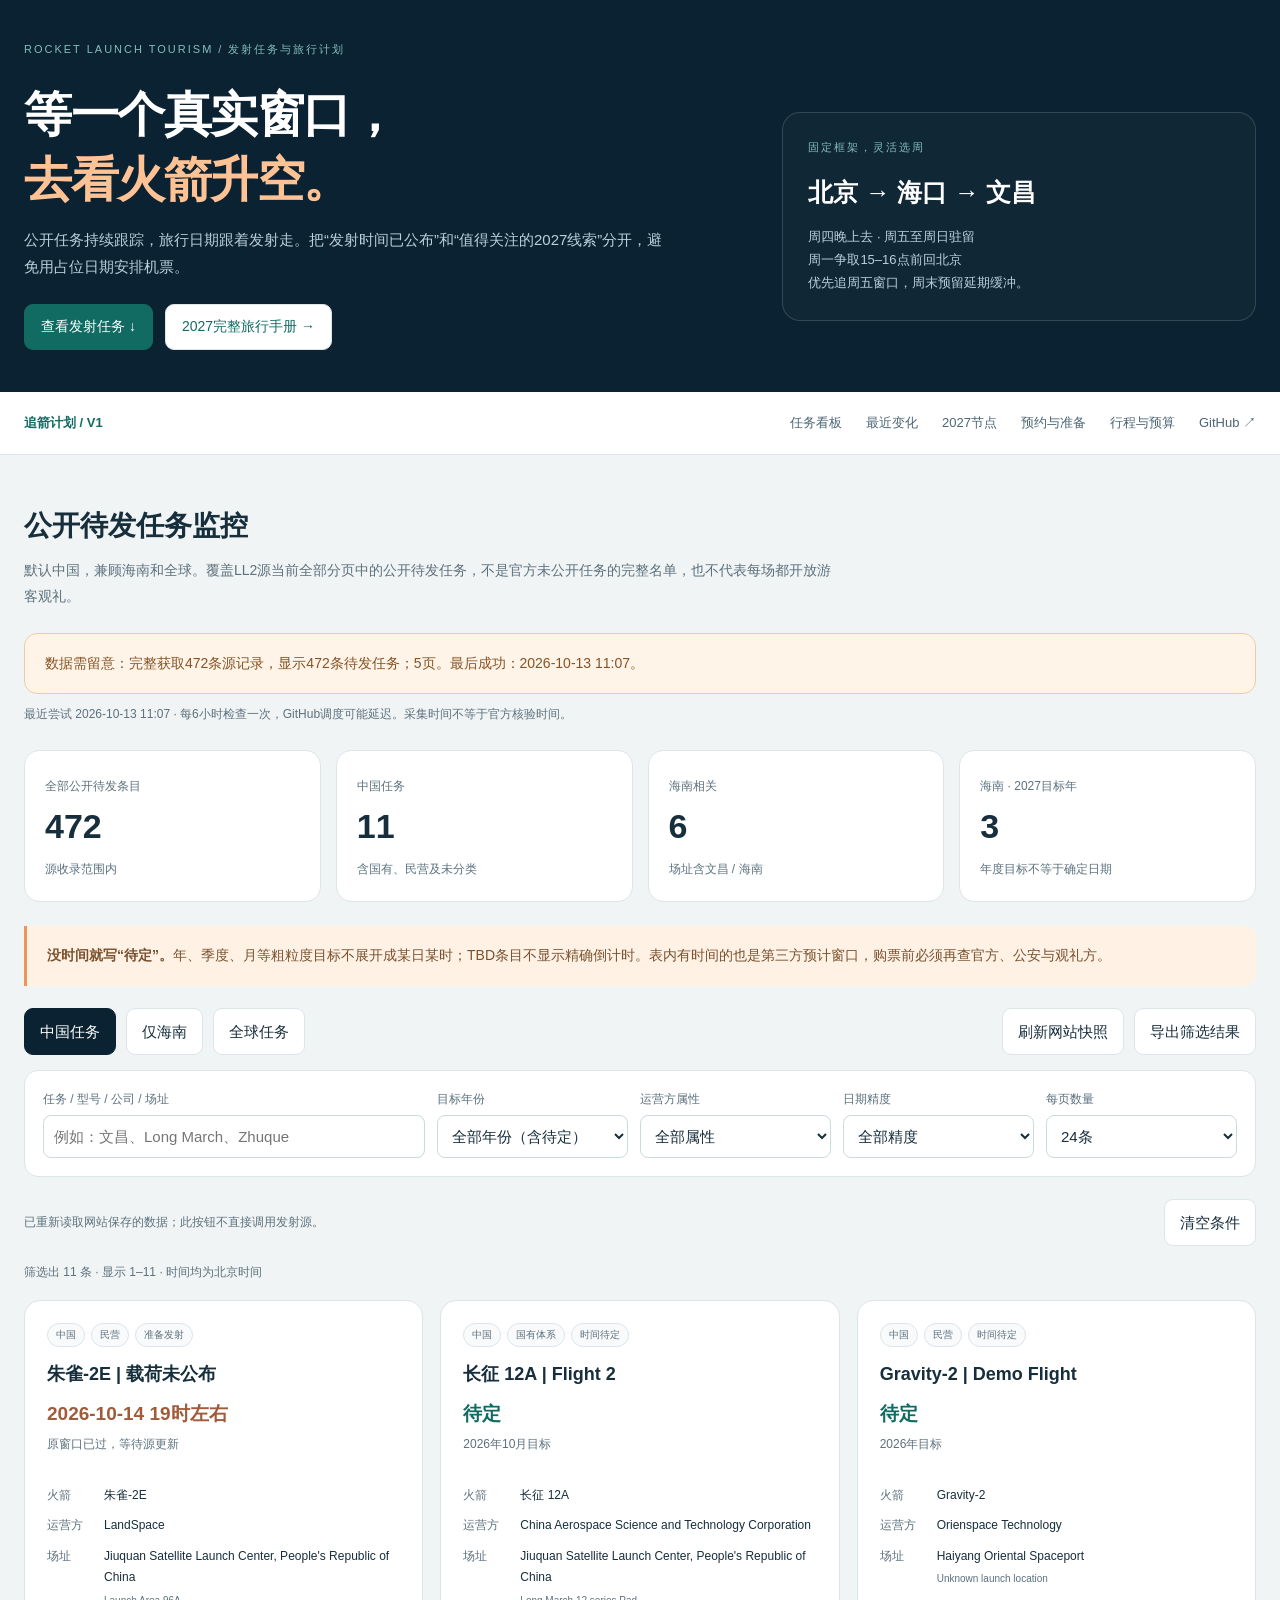
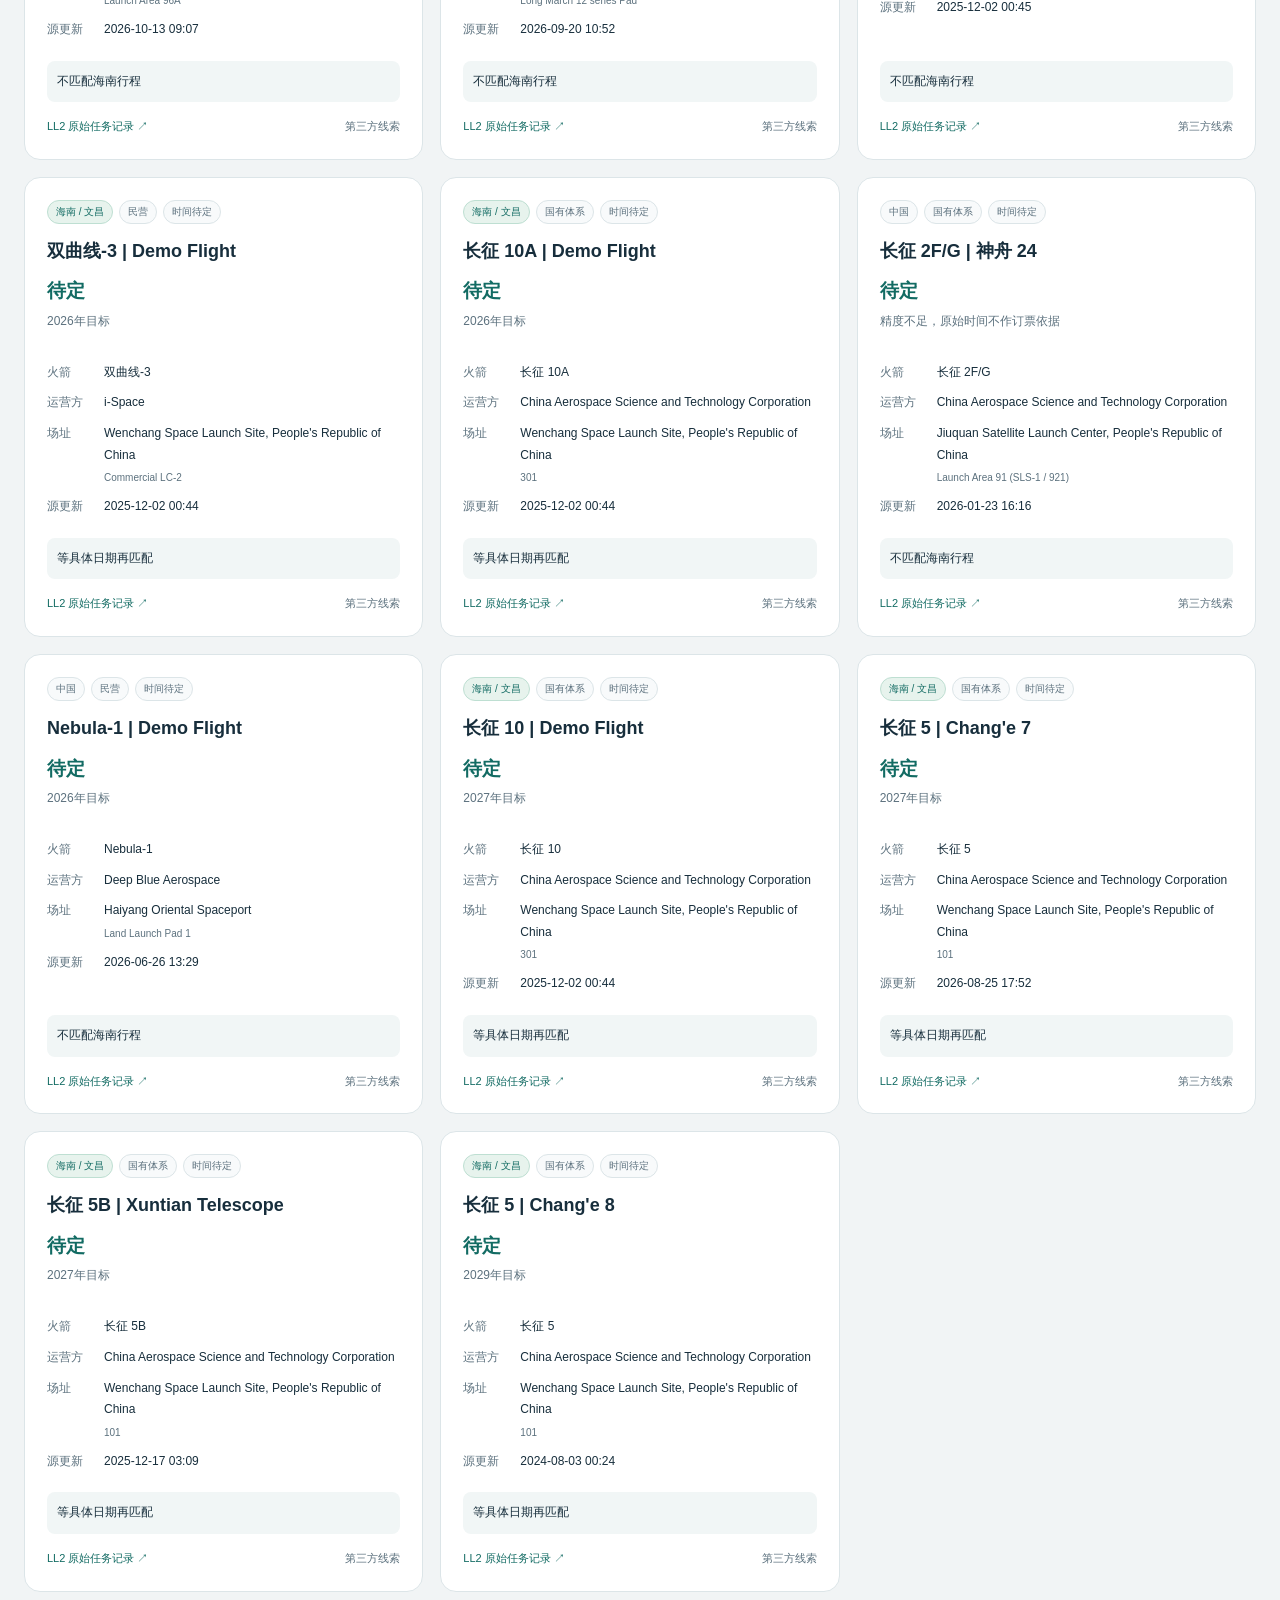
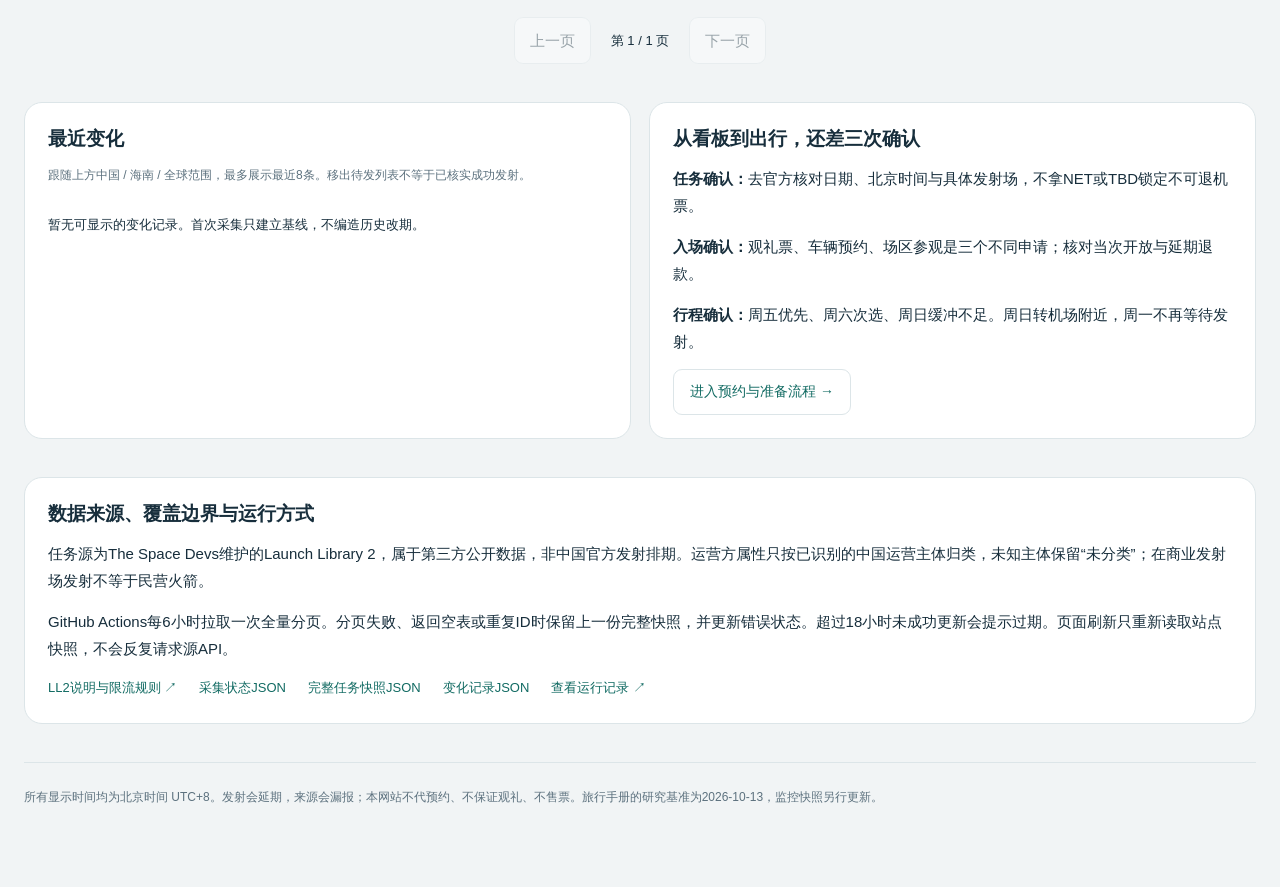
==== index.html @ c18a1c5b "feat: publish launch-monitor dashboard and 2027 travel guide with six-hour updates" ====
<!doctype html>
<html lang="zh-CN"><head><meta charset="utf-8"><meta name="viewport" content="width=device-width,initial-scale=1"><meta name="description" content="公开火箭发射任务监控与2027北京至海南观礼规划。中国、海南、全球任务筛选；日期待定、变化记录和真实来源。"><title>追箭计划 | 发射任务监控 × 2027海南观礼</title><link rel="stylesheet" href="./assets/site.css"><script src="./assets/monitor.js" defer></script></head><body>
<header class="hero"><div class="wrap"><div class="eyebrow">ROCKET LAUNCH TOURISM / 发射任务与旅行计划</div><div class="hero-grid"><div><h1>等一个真实窗口，<br><em>去看火箭升空。</em></h1><p>公开任务持续跟踪，旅行日期跟着发射走。把“发射时间已公布”和“值得关注的2027线索”分开，避免用占位日期安排机票。</p><div class="actions"><a class="button-link primary" href="#launch-monitor">查看发射任务 ↓</a><a class="button-link" href="./guide.html">2027完整旅行手册 →</a></div></div><aside class="route"><div class="eyebrow" style="margin-bottom:12px">固定框架，灵活选周</div><strong>北京 → 海口 → 文昌</strong><p>周四晚上去 · 周五至周日驻留<br>周一争取15–16点前回北京<br>优先追周五窗口，周末预留延期缓冲。</p></aside></div></div></header>
<nav class="topnav"><div class="wrap"><a class="brand" href="./">追箭计划 / V1</a><a href="#launch-monitor">任务看板</a><a href="#changes">最近变化</a><a href="./guide.html#missions">2027节点</a><a href="./guide.html#booking">预约与准备</a><a href="./guide.html#itinerary">行程与预算</a><a href="https://github.com/StupidYang/Rocket-Launch-Tourism-Planning" target="_blank" rel="noopener noreferrer">GitHub ↗</a></div></nav>
<main class="wrap content"><section id="launch-monitor" class="section"><div class="section-heading"><div><h2>公开待发任务监控</h2><p>默认中国，兼顾海南和全球。覆盖LL2源当前全部分页中的公开待发任务，不是官方未公开任务的完整名单，也不代表每场都开放游客观礼。</p></div></div>
<div id="lm-health" class="lm-health lm-warning" role="status">正在读取完整任务快照…</div><p id="lm-attempt" class="source-note" style="margin:10px 0"></p>
<div class="lm-stats"><div class="lm-stat"><span>全部公开待发条目</span><b id="lm-total">—</b><span>源收录范围内</span></div><div class="lm-stat"><span>中国任务</span><b id="lm-china">—</b><span>含国有、民营及未分类</span></div><div class="lm-stat"><span>海南相关</span><b id="lm-hainan">—</b><span>场址含文昌 / 海南</span></div><div class="lm-stat"><span>海南 · 2027目标年</span><b id="lm-year">—</b><span>年度目标不等于确定日期</span></div></div>
<div class="note warn"><strong>没时间就写“待定”。</strong>年、季度、月等粗粒度目标不展开成某日某时；TBD条目不显示精确倒计时。表内有时间的也是第三方预计窗口，购票前必须再查官方、公安与观礼方。</div>
<div class="lm-toolbar" role="group" aria-label="任务范围"><button type="button" data-lm-scope="china" class="active" aria-pressed="true">中国任务</button><button type="button" data-lm-scope="hainan" aria-pressed="false">仅海南</button><button type="button" data-lm-scope="global" aria-pressed="false">全球任务</button><span class="spacer"></span><button type="button" id="lm-refresh">刷新网站快照</button><button type="button" id="lm-export">导出筛选结果</button></div>
<div class="lm-filters"><div class="field"><label for="lm-search">任务 / 型号 / 公司 / 场址</label><input id="lm-search" type="search" placeholder="例如：文昌、Long March、Zhuque" autocomplete="off"></div><div class="field"><label for="lm-year-filter">目标年份</label><select id="lm-year-filter"><option value="">全部年份（含待定）</option><option value="2026">2026</option><option value="2027">2027</option><option value="2028">2028</option></select></div><div class="field"><label for="lm-category">运营方属性</label><select id="lm-category"><option value="">全部属性</option><option value="state">国有体系</option><option value="private">民营</option><option value="state-linked">国资关联</option><option value="unknown">未分类</option></select></div><div class="field"><label for="lm-certainty">日期精度</label><select id="lm-certainty"><option value="">全部精度</option><option value="known">已有日级或更细窗口</option><option value="tbd">待定 / 仅粗粒度目标</option></select></div><div class="field"><label for="lm-size">每页数量</label><select id="lm-size"><option value="24">24条</option><option value="48">48条</option><option value="0">全部显示</option></select></div></div>
<div class="lm-toolbar"><span id="lm-feedback" class="source-note" role="status"></span><span class="spacer"></span><button type="button" id="lm-clear">清空条件</button></div>
<div id="lm-list"><p id="lm-count" class="lm-count" aria-live="polite"></p><div id="lm-cards" class="lm-cards"></div></div><div class="lm-pages"><button type="button" id="lm-prev">上一页</button><span id="lm-page">第1页</span><button type="button" id="lm-next">下一页</button></div>
<noscript><div class="note warn">浏览器未启用JavaScript。任务筛选不可用，请查看<a href="./data/launches.json">原始任务快照</a>或<a href="./guide.html">旅行手册</a>。</div></noscript></section>
<section id="changes" class="section grid2"><div class="panel"><h3>最近变化</h3><p class="small muted">跟随上方中国 / 海南 / 全球范围，最多展示最近8条。移出待发列表不等于已核实成功发射。</p><ul id="lm-changes" class="lm-changes"></ul></div><div class="panel"><h3>从看板到出行，还差三次确认</h3><p><strong>任务确认：</strong>去官方核对日期、北京时间与具体发射场，不拿NET或TBD锁定不可退机票。</p><p><strong>入场确认：</strong>观礼票、车辆预约、场区参观是三个不同申请；核对当次开放与延期退款。</p><p><strong>行程确认：</strong>周五优先、周六次选、周日缓冲不足。周日转机场附近，周一不再等待发射。</p><a class="button-link" href="./guide.html#booking">进入预约与准备流程 →</a></div></section>
<section id="monitor-sources" class="section panel"><h3>数据来源、覆盖边界与运行方式</h3><p>任务源为The Space Devs维护的Launch Library 2，属于第三方公开数据，非中国官方发射排期。运营方属性只按已识别的中国运营主体归类，未知主体保留“未分类”；在商业发射场发射不等于民营火箭。</p><p>GitHub Actions每6小时拉取一次全量分页。分页失败、返回空表或重复ID时保留上一份完整快照，并更新错误状态。超过18小时未成功更新会提示过期。页面刷新只重新读取站点快照，不会反复请求源API。</p><div class="links"><a href="https://thespacedevs.com/llapi" target="_blank" rel="noopener noreferrer">LL2说明与限流规则 ↗</a><a href="./data/status.json">采集状态JSON</a><a href="./data/launches.json">完整任务快照JSON</a><a href="./data/changes.json">变化记录JSON</a><a href="https://github.com/StupidYang/Rocket-Launch-Tourism-Planning/actions" target="_blank" rel="noopener noreferrer">查看运行记录 ↗</a></div></section>
<footer class="footer">所有显示时间均为北京时间 UTC+8。发射会延期，来源会漏报；本网站不代预约、不保证观礼、不售票。旅行手册的研究基准为2026-10-13，监控快照另行更新。</footer></main>
<script id="launch-seed" type="application/json">__LAUNCH_SEED__</script>
</body></html>
---- assets/site.css ----
:root{--bg:#f1f4f5;--paper:#fff;--ink:#172e3c;--muted:#5c717e;--line:#dce5e8;--navy:#0b2232;--teal:#126b63;--orange:#ef955b;--radius:18px}*{box-sizing:border-box}html{scroll-behavior:smooth;scroll-padding-top:85px}body{margin:0;color:var(--ink);background:var(--bg);font-family:-apple-system,BlinkMacSystemFont,'Segoe UI','PingFang SC','Microsoft YaHei',sans-serif;line-height:1.8;font-size:15px}a{color:var(--teal);text-decoration:none}a:hover{text-decoration:underline}button,input,select{font:inherit}button{cursor:pointer;border:1px solid var(--line);background:#fff;color:var(--ink);border-radius:9px;padding:9px 15px}button:disabled{opacity:.4;cursor:default}a:focus-visible,button:focus-visible,input:focus-visible,select:focus-visible{outline:3px solid #339b90;outline-offset:3px}h1,h2,h3,h4{line-height:1.35;margin:0 0 14px}h1{font-size:48px;letter-spacing:-1.5px}h2{font-size:28px}h3{font-size:19px}p{margin:0 0 14px}.wrap{width:min(1240px,calc(100% - 48px));margin:auto}.hero{padding:40px 0 42px;background:var(--navy);color:#fff}.eyebrow{letter-spacing:2px;text-transform:uppercase;font-size:11px;color:#83bdbd;margin-bottom:23px}.hero-grid{display:grid;grid-template-columns:1.5fr 1fr;gap:48px;align-items:center}.hero h1 em{font-style:normal;color:#ffc295}.hero p{color:#bad0dc;max-width:640px}.route{border:1px solid #ffffff26;background:#ffffff06;border-radius:18px;padding:25px}.route strong{display:block;font-size:25px;margin:10px 0}.route p{font-size:13px;margin:0}.actions{display:flex;gap:12px;flex-wrap:wrap}.hero .actions{margin-top:24px}.button-link{display:inline-block;padding:9px 16px;border-radius:9px;border:1px solid var(--line);background:#fff;color:var(--teal);font-size:14px}.button-link.primary{background:var(--teal);border-color:var(--teal);color:white}.topnav{position:sticky;top:0;z-index:20;background:#ffffffef;backdrop-filter:blur(12px);border-bottom:1px solid var(--line)}.topnav .wrap{display:flex;align-items:center;gap:24px;min-height:62px;overflow-x:auto;white-space:nowrap}.topnav a{font-size:13px;color:#4c6674}.topnav .brand{font-weight:750;color:var(--teal);margin-right:auto}.content{padding:28px 0 55px}.section{margin:0 0 38px;scroll-margin-top:84px}.section-heading{display:flex;align-items:flex-start;justify-content:space-between;gap:18px;margin:24px 0}.section-heading p,.muted{color:var(--muted)}.section-heading p{font-size:14px;margin:0;max-width:820px}.small{font-size:12px}.note{border-left:3px solid var(--teal);background:#e9f4f0;padding:17px 20px;border-radius:0 12px 12px 0;font-size:14px;margin:18px 0}.note.warn{background:#fff2e5;border-color:var(--orange);color:#79512f}.grid2{display:grid;grid-template-columns:1fr 1fr;gap:18px}.grid3{display:grid;grid-template-columns:repeat(3,1fr);gap:18px}.panel{background:#fff;border:1px solid var(--line);border-radius:var(--radius);padding:23px}.panel p:last-child{margin:0}.panel .small{color:var(--muted)}.lm-stats{display:grid;grid-template-columns:repeat(4,1fr);gap:15px;margin:24px 0}.lm-stat{border:1px solid var(--line);background:#fff;border-radius:15px;padding:20px}.lm-stat b{font-size:34px;line-height:1.2;display:block;margin:8px 0}.lm-stat span{font-size:12px;color:var(--muted)}.lm-health{padding:17px 20px;border:1px solid #b9dbcd;background:#e9f6f0;color:#225f50;border-radius:13px;font-size:14px}.lm-health.lm-warning{background:#fff4e7;border-color:#ebcda8;color:#855324}.lm-toolbar{display:flex;gap:10px;align-items:center;flex-wrap:wrap;margin:22px 0 15px}.lm-toolbar .active{background:var(--navy);color:white;border-color:var(--navy)}.lm-toolbar .spacer{flex:1}.lm-filters{display:grid;grid-template-columns:2fr repeat(4,1fr);gap:12px;background:white;border:1px solid var(--line);border-radius:14px;padding:18px}.field{min-width:0;display:flex;flex-direction:column;gap:5px}.field label{font-size:12px;color:var(--muted)}.field input,.field select{height:43px;width:100%;border-radius:8px;padding:8px 10px;border:1px solid #cbdadd;background:white;color:var(--ink)}.lm-cards{display:grid;grid-template-columns:repeat(3,1fr);gap:17px}.lm-card{min-width:0;background:white;border:1px solid var(--line);border-radius:16px;padding:22px;display:flex;flex-direction:column}.lm-card h3{font-size:18px;margin:15px 0;overflow-wrap:anywhere}.lm-tags{display:flex;gap:6px;flex-wrap:wrap}.lm-tag{font-size:10px;border-radius:100px;padding:2px 8px;border:1px solid var(--line);color:var(--muted);background:#f8fafb}.lm-green{background:#e7f3ed;color:var(--teal);border-color:#bedfd2}.lm-time{font-size:19px;line-height:1.4;color:var(--teal);font-weight:700;margin-bottom:6px}.lm-expired{color:#a05b3b}.lm-sub{font-size:12px;color:var(--muted);min-height:38px;margin-bottom:13px}.lm-card dl{font-size:12px;display:grid;grid-template-columns:48px 1fr;gap:9px;margin:0 0 20px}.lm-card dt{color:var(--muted)}.lm-card dd{margin:0;overflow-wrap:anywhere}.lm-card dd small{display:block;color:var(--muted);margin-top:3px}.lm-trip{font-size:12px;background:#f1f6f6;border-radius:8px;padding:10px;margin-top:auto}.lm-trip a{display:block}.lm-card footer{display:flex;justify-content:space-between;gap:10px;margin-top:15px;font-size:11px;color:var(--muted)}.lm-count{font-size:12px;color:var(--muted);margin:16px 0}.lm-pages{display:flex;align-items:center;justify-content:center;gap:20px;margin:25px 0}.lm-pages span{font-size:13px}.lm-empty{grid-column:1/-1;border:1px dashed #bbcdd2;border-radius:14px;background:#fff;padding:35px;color:var(--muted)}.lm-changes{padding:0;margin:0;list-style:none}.lm-changes li{padding:12px 0;border-bottom:1px solid var(--line);font-size:13px}.lm-changes li:last-child{border:0}.lm-changes span{display:block;color:var(--muted);font-size:12px}.footer{border-top:1px solid var(--line);padding:24px 0;color:var(--muted);font-size:12px}.links{display:flex;gap:12px 22px;flex-wrap:wrap;font-size:13px}.scroll-table{overflow:auto;border:1px solid var(--line);border-radius:12px;background:white}table{border-collapse:collapse;width:100%;min-width:640px;text-align:left;font-size:13px}th,td{padding:14px 17px;border-bottom:1px solid var(--line);vertical-align:top}th{font-size:12px;background:#eaf0f2}tbody tr:last-child td{border-bottom:0}.budget-fields{display:grid;grid-template-columns:1fr 1fr;gap:14px}.total{font-size:45px;line-height:1.2;color:var(--teal);font-weight:750;margin:16px 0}.check-group{margin-bottom:15px}.check{display:flex;gap:12px;padding:10px 0;border-bottom:1px solid #eef2f3;cursor:pointer;font-size:13px}.check input{width:18px;height:18px;accent-color:var(--teal);margin-top:3px;flex:none}.check input:checked+span{text-decoration:line-through;color:#80948d}.progress{accent-color:var(--teal);height:10px;width:100%}.sources-grid{display:grid;grid-template-columns:1fr 1fr;gap:12px}.sources-grid a{overflow-wrap:anywhere}.day-label{font-size:12px;color:var(--teal);font-weight:750;letter-spacing:1px}.source-note{font-size:12px;color:var(--muted)}.print-only{display:none}@media(max-width:1000px){.lm-cards{grid-template-columns:1fr 1fr}.lm-filters{grid-template-columns:2fr 1fr 1fr}.hero-grid{gap:24px}h1{font-size:40px}.grid3{grid-template-columns:1fr 1fr}}@media(max-width:680px){body{font-size:14px}.wrap{width:calc(100% - 30px)}.hero{padding:30px 0}.hero-grid,.lm-cards,.grid2,.grid3,.sources-grid{grid-template-columns:1fr}.hero-grid{gap:24px}h1{font-size:35px}h2{font-size:25px}.route{padding:20px}.route strong{font-size:23px}.eyebrow{font-size:10px;margin-bottom:18px}.lm-stats{grid-template-columns:1fr 1fr;gap:10px}.lm-stat{padding:14px}.lm-stat b{font-size:28px}.lm-filters{grid-template-columns:1fr 1fr;padding:14px}.lm-filters .field:first-child{grid-column:1/-1}.lm-toolbar button{font-size:12px;padding:8px 11px}.lm-toolbar .spacer{display:none}.topnav .wrap{gap:19px;min-height:56px}.panel,.lm-card{padding:19px}.section-heading{display:block}.section-heading .actions{margin-top:12px}.budget-fields{gap:11px}.content{padding-top:22px}.lm-card dl{grid-template-columns:45px 1fr}.lm-sub{min-height:0}}@media(prefers-reduced-motion:reduce){html{scroll-behavior:auto}}@media print{body{background:white;font-size:10pt}.wrap{width:100%}.hero{background:white;color:var(--ink);padding:20px 0}.hero p,.eyebrow{color:#4e6877}.hero h1 em{color:var(--teal)}h1{font-size:26pt}.topnav,.lm-toolbar,.lm-filters,.lm-pages,button,.actions,.print-hide{display:none!important}.hero-grid{grid-template-columns:1fr}.route{border-color:var(--line)}.lm-cards,.grid2,.sources-grid{grid-template-columns:1fr 1fr}.lm-card,.panel{break-inside:avoid;box-shadow:none}.scroll-table{overflow:visible}table{min-width:0;font-size:9pt}.print-only{display:block}a{color:var(--ink)}.section{margin-bottom:22px}.lm-stat b{font-size:22pt}}
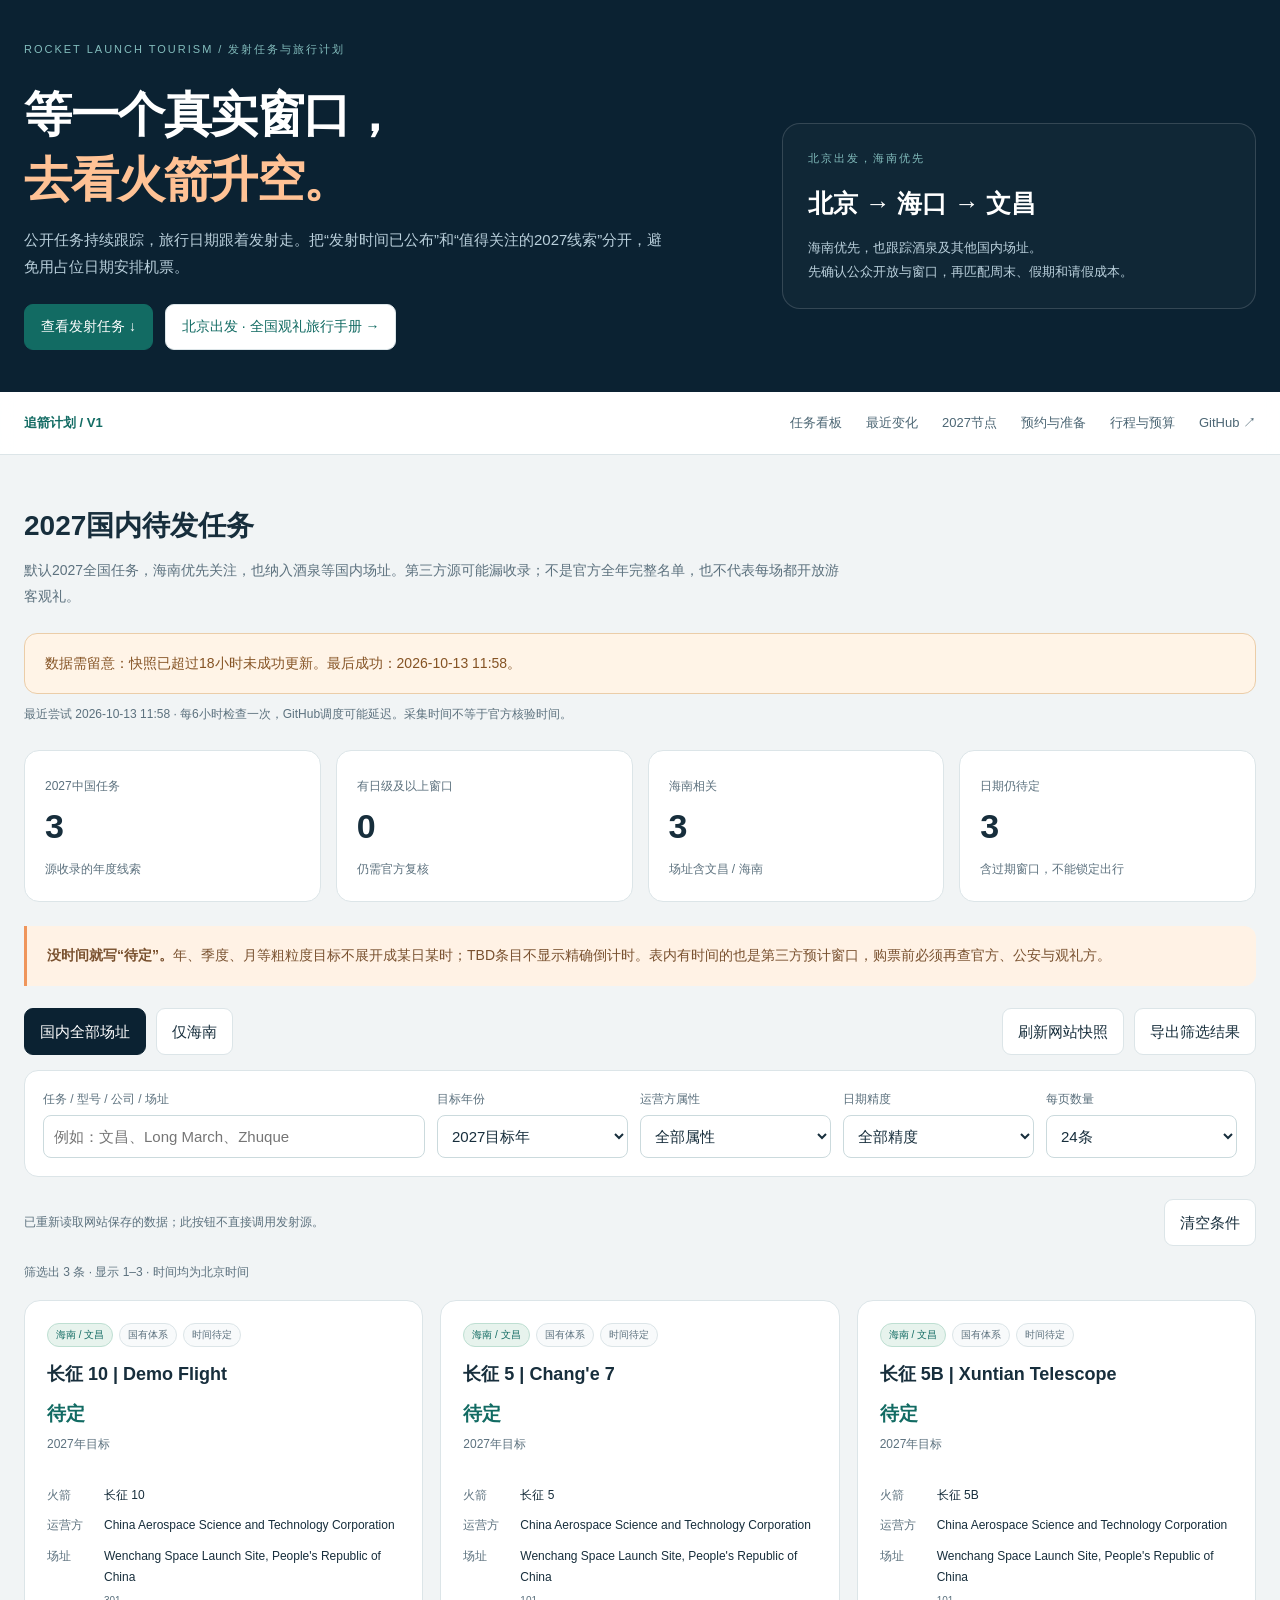
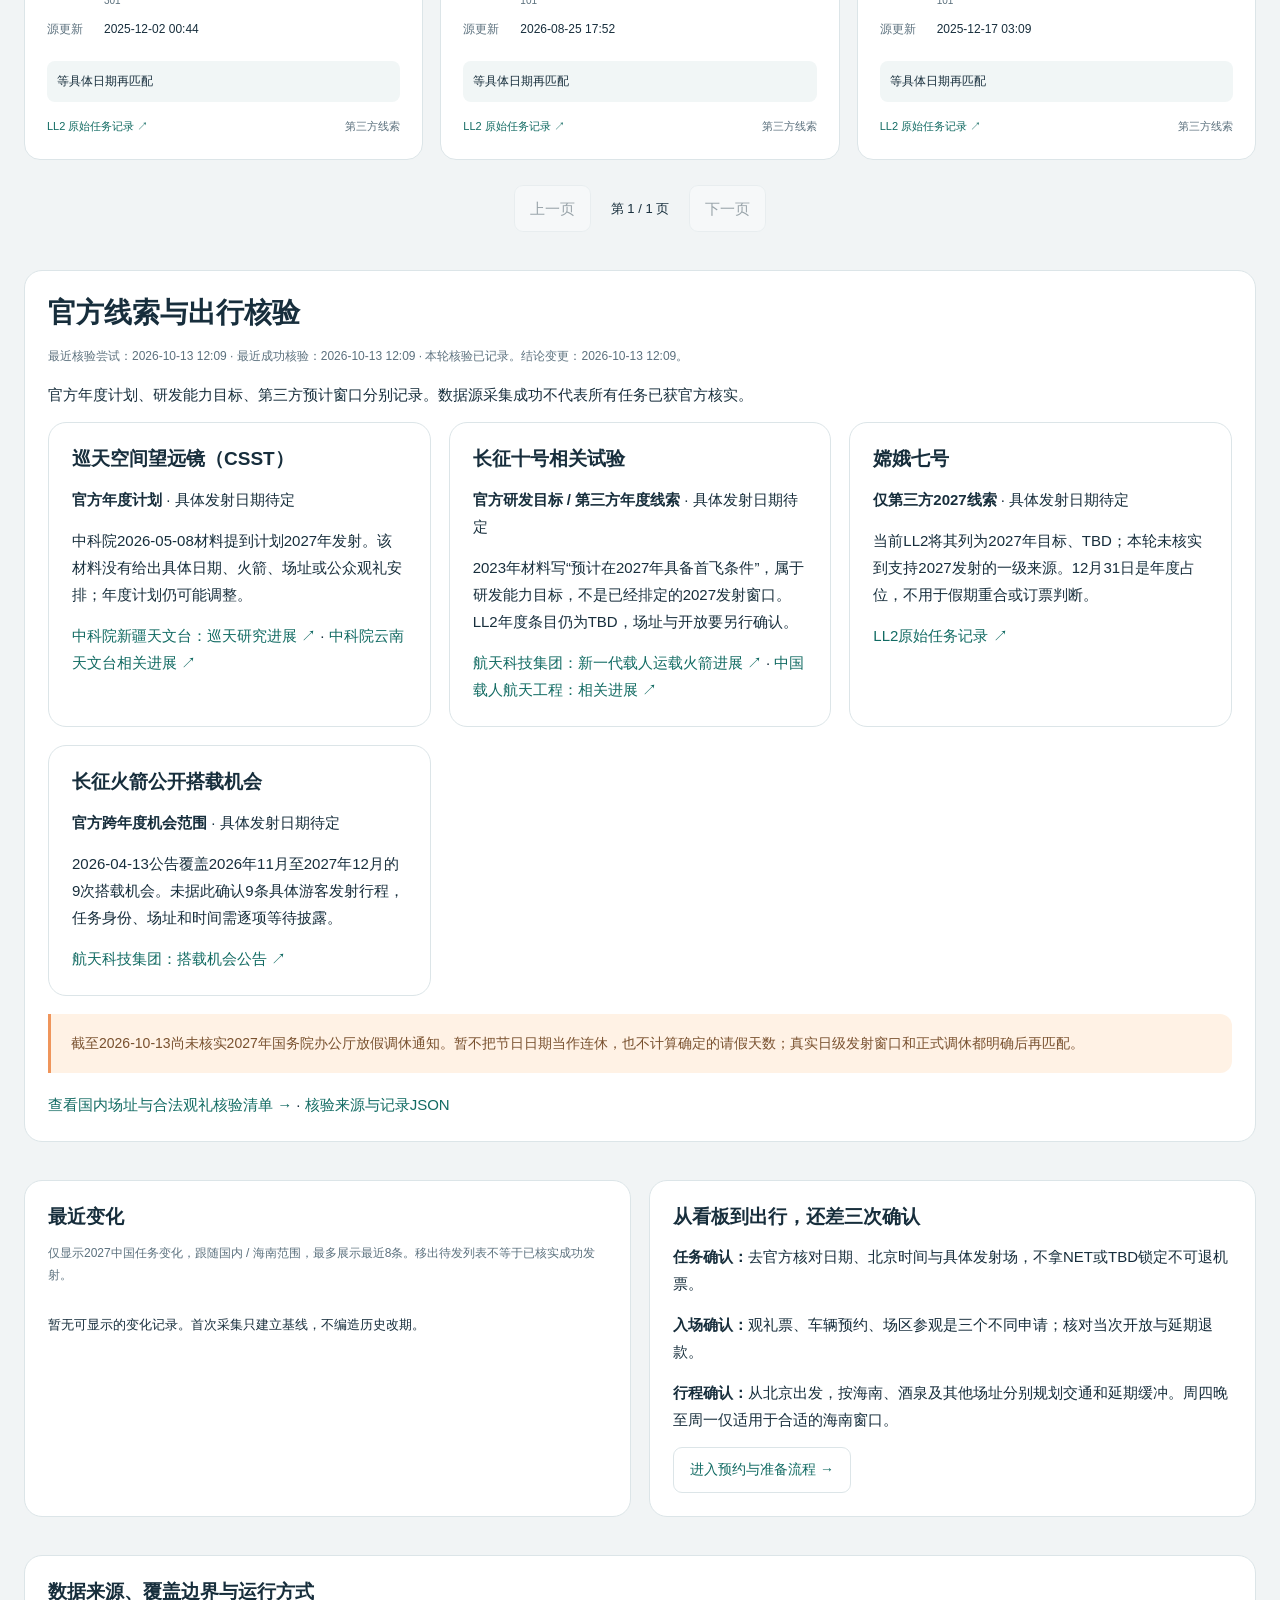
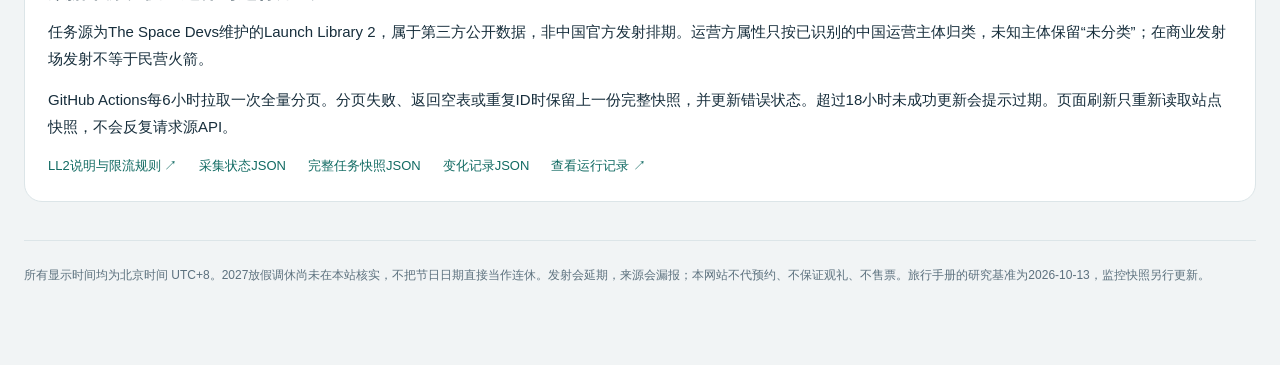
==== commit cac2e62e: "feat: focus 2027 China tourism and add sourced editorial monitoring" ====
--- a/index.html
+++ b/index.html
@@ -1,18 +1,20 @@
 <!doctype html>
-<html lang="zh-CN"><head><meta charset="utf-8"><meta name="viewport" content="width=device-width,initial-scale=1"><meta name="description" content="公开火箭发射任务监控与2027北京至海南观礼规划。中国、海南、全球任务筛选；日期待定、变化记录和真实来源。"><title>追箭计划 | 发射任务监控 × 2027海南观礼</title><link rel="stylesheet" href="./assets/site.css"><script src="./assets/monitor.js" defer></script></head><body>
-<header class="hero"><div class="wrap"><div class="eyebrow">ROCKET LAUNCH TOURISM / 发射任务与旅行计划</div><div class="hero-grid"><div><h1>等一个真实窗口，<br><em>去看火箭升空。</em></h1><p>公开任务持续跟踪，旅行日期跟着发射走。把“发射时间已公布”和“值得关注的2027线索”分开，避免用占位日期安排机票。</p><div class="actions"><a class="button-link primary" href="#launch-monitor">查看发射任务 ↓</a><a class="button-link" href="./guide.html">2027完整旅行手册 →</a></div></div><aside class="route"><div class="eyebrow" style="margin-bottom:12px">固定框架，灵活选周</div><strong>北京 → 海口 → 文昌</strong><p>周四晚上去 · 周五至周日驻留<br>周一争取15–16点前回北京<br>优先追周五窗口，周末预留延期缓冲。</p></aside></div></div></header>
+<html lang="zh-CN"><head><meta charset="utf-8"><meta name="viewport" content="width=device-width,initial-scale=1"><meta name="description" content="2027中国火箭发射与国内观礼旅行规划。国内场址、日期精度、变化记录和真实来源。"><title>追箭计划 | 2027国内发射 × 观礼旅行</title><link rel="stylesheet" href="./assets/site.css"><script src="./assets/monitor.js" defer></script></head><body>
+<header class="hero"><div class="wrap"><div class="eyebrow">ROCKET LAUNCH TOURISM / 发射任务与旅行计划</div><div class="hero-grid"><div><h1>等一个真实窗口，<br><em>去看火箭升空。</em></h1><p>公开任务持续跟踪，旅行日期跟着发射走。把“发射时间已公布”和“值得关注的2027线索”分开，避免用占位日期安排机票。</p><div class="actions"><a class="button-link primary" href="#launch-monitor">查看发射任务 ↓</a><a class="button-link" href="./guide.html">北京出发 · 全国观礼旅行手册 →</a></div></div><aside class="route"><div class="eyebrow" style="margin-bottom:12px">北京出发，海南优先</div><strong>北京 → 海口 → 文昌</strong><p>海南优先，也跟踪酒泉及其他国内场址。<br>先确认公众开放与窗口，再匹配周末、假期和请假成本。</p></aside></div></div></header>
 <nav class="topnav"><div class="wrap"><a class="brand" href="./">追箭计划 / V1</a><a href="#launch-monitor">任务看板</a><a href="#changes">最近变化</a><a href="./guide.html#missions">2027节点</a><a href="./guide.html#booking">预约与准备</a><a href="./guide.html#itinerary">行程与预算</a><a href="https://github.com/StupidYang/Rocket-Launch-Tourism-Planning" target="_blank" rel="noopener noreferrer">GitHub ↗</a></div></nav>
-<main class="wrap content"><section id="launch-monitor" class="section"><div class="section-heading"><div><h2>公开待发任务监控</h2><p>默认中国，兼顾海南和全球。覆盖LL2源当前全部分页中的公开待发任务，不是官方未公开任务的完整名单，也不代表每场都开放游客观礼。</p></div></div>
+<main class="wrap content"><section id="launch-monitor" class="section"><div class="section-heading"><div><h2>2027国内待发任务</h2><p>默认2027全国任务，海南优先关注，也纳入酒泉等国内场址。第三方源可能漏收录；不是官方全年完整名单，也不代表每场都开放游客观礼。</p></div></div>
 <div id="lm-health" class="lm-health lm-warning" role="status">正在读取完整任务快照…</div><p id="lm-attempt" class="source-note" style="margin:10px 0"></p>
-<div class="lm-stats"><div class="lm-stat"><span>全部公开待发条目</span><b id="lm-total">—</b><span>源收录范围内</span></div><div class="lm-stat"><span>中国任务</span><b id="lm-china">—</b><span>含国有、民营及未分类</span></div><div class="lm-stat"><span>海南相关</span><b id="lm-hainan">—</b><span>场址含文昌 / 海南</span></div><div class="lm-stat"><span>海南 · 2027目标年</span><b id="lm-year">—</b><span>年度目标不等于确定日期</span></div></div>
+<div class="lm-stats"><div class="lm-stat"><span>2027中国任务</span><b id="lm-total">—</b><span>源收录的年度线索</span></div><div class="lm-stat"><span>有日级及以上窗口</span><b id="lm-china">—</b><span>仍需官方复核</span></div><div class="lm-stat"><span>海南相关</span><b id="lm-hainan">—</b><span>场址含文昌 / 海南</span></div><div class="lm-stat"><span>日期仍待定</span><b id="lm-year">—</b><span>含过期窗口，不能锁定出行</span></div></div>
 <div class="note warn"><strong>没时间就写“待定”。</strong>年、季度、月等粗粒度目标不展开成某日某时；TBD条目不显示精确倒计时。表内有时间的也是第三方预计窗口，购票前必须再查官方、公安与观礼方。</div>
-<div class="lm-toolbar" role="group" aria-label="任务范围"><button type="button" data-lm-scope="china" class="active" aria-pressed="true">中国任务</button><button type="button" data-lm-scope="hainan" aria-pressed="false">仅海南</button><button type="button" data-lm-scope="global" aria-pressed="false">全球任务</button><span class="spacer"></span><button type="button" id="lm-refresh">刷新网站快照</button><button type="button" id="lm-export">导出筛选结果</button></div>
-<div class="lm-filters"><div class="field"><label for="lm-search">任务 / 型号 / 公司 / 场址</label><input id="lm-search" type="search" placeholder="例如：文昌、Long March、Zhuque" autocomplete="off"></div><div class="field"><label for="lm-year-filter">目标年份</label><select id="lm-year-filter"><option value="">全部年份（含待定）</option><option value="2026">2026</option><option value="2027">2027</option><option value="2028">2028</option></select></div><div class="field"><label for="lm-category">运营方属性</label><select id="lm-category"><option value="">全部属性</option><option value="state">国有体系</option><option value="private">民营</option><option value="state-linked">国资关联</option><option value="unknown">未分类</option></select></div><div class="field"><label for="lm-certainty">日期精度</label><select id="lm-certainty"><option value="">全部精度</option><option value="known">已有日级或更细窗口</option><option value="tbd">待定 / 仅粗粒度目标</option></select></div><div class="field"><label for="lm-size">每页数量</label><select id="lm-size"><option value="24">24条</option><option value="48">48条</option><option value="0">全部显示</option></select></div></div>
+<div class="lm-toolbar" role="group" aria-label="任务范围"><button type="button" data-lm-scope="china" class="active" aria-pressed="true">国内全部场址</button><button type="button" data-lm-scope="hainan" aria-pressed="false">仅海南</button><span class="spacer"></span><button type="button" id="lm-refresh">刷新网站快照</button><button type="button" id="lm-export">导出筛选结果</button></div>
+<div class="lm-filters"><div class="field"><label for="lm-search">任务 / 型号 / 公司 / 场址</label><input id="lm-search" type="search" placeholder="例如：文昌、Long March、Zhuque" autocomplete="off"></div><div class="field"><label for="lm-year-filter">目标年份</label><select id="lm-year-filter"><option value="2027" selected>2027目标年</option></select></div><div class="field"><label for="lm-category">运营方属性</label><select id="lm-category"><option value="">全部属性</option><option value="state">国有体系</option><option value="private">民营</option><option value="state-linked">国资关联</option><option value="unknown">未分类</option></select></div><div class="field"><label for="lm-certainty">日期精度</label><select id="lm-certainty"><option value="">全部精度</option><option value="known">已有日级或更细窗口</option><option value="tbd">待定 / 仅粗粒度目标</option></select></div><div class="field"><label for="lm-size">每页数量</label><select id="lm-size"><option value="24">24条</option><option value="48">48条</option><option value="0">全部显示</option></select></div></div>
 <div class="lm-toolbar"><span id="lm-feedback" class="source-note" role="status"></span><span class="spacer"></span><button type="button" id="lm-clear">清空条件</button></div>
 <div id="lm-list"><p id="lm-count" class="lm-count" aria-live="polite"></p><div id="lm-cards" class="lm-cards"></div></div><div class="lm-pages"><button type="button" id="lm-prev">上一页</button><span id="lm-page">第1页</span><button type="button" id="lm-next">下一页</button></div>
 <noscript><div class="note warn">浏览器未启用JavaScript。任务筛选不可用，请查看<a href="./data/launches.json">原始任务快照</a>或<a href="./guide.html">旅行手册</a>。</div></noscript></section>
-<section id="changes" class="section grid2"><div class="panel"><h3>最近变化</h3><p class="small muted">跟随上方中国 / 海南 / 全球范围，最多展示最近8条。移出待发列表不等于已核实成功发射。</p><ul id="lm-changes" class="lm-changes"></ul></div><div class="panel"><h3>从看板到出行，还差三次确认</h3><p><strong>任务确认：</strong>去官方核对日期、北京时间与具体发射场，不拿NET或TBD锁定不可退机票。</p><p><strong>入场确认：</strong>观礼票、车辆预约、场区参观是三个不同申请；核对当次开放与延期退款。</p><p><strong>行程确认：</strong>周五优先、周六次选、周日缓冲不足。周日转机场附近，周一不再等待发射。</p><a class="button-link" href="./guide.html#booking">进入预约与准备流程 →</a></div></section>
+<section id="editorial-review" class="section panel"><h2>官方线索与出行核验</h2><p id="editorial-status" class="source-note" role="status">正在读取独立核验记录…</p><p>官方年度计划、研发能力目标、第三方预计窗口分别记录。数据源采集成功不代表所有任务已获官方核实。</p><div id="editorial-items" class="grid3"></div><div id="holiday-status" class="note warn"></div><p><a href="./guide.html#domestic">查看国内场址与合法观礼核验清单 →</a> · <a href="./data/editorial.json">核验来源与记录JSON</a></p></section>
+<section id="changes" class="section grid2"><div class="panel"><h3>最近变化</h3><p class="small muted">仅显示2027中国任务变化，跟随国内 / 海南范围，最多展示最近8条。移出待发列表不等于已核实成功发射。</p><ul id="lm-changes" class="lm-changes"></ul></div><div class="panel"><h3>从看板到出行，还差三次确认</h3><p><strong>任务确认：</strong>去官方核对日期、北京时间与具体发射场，不拿NET或TBD锁定不可退机票。</p><p><strong>入场确认：</strong>观礼票、车辆预约、场区参观是三个不同申请；核对当次开放与延期退款。</p><p><strong>行程确认：</strong>从北京出发，按海南、酒泉及其他场址分别规划交通和延期缓冲。周四晚至周一仅适用于合适的海南窗口。</p><a class="button-link" href="./guide.html#booking">进入预约与准备流程 →</a></div></section>
 <section id="monitor-sources" class="section panel"><h3>数据来源、覆盖边界与运行方式</h3><p>任务源为The Space Devs维护的Launch Library 2，属于第三方公开数据，非中国官方发射排期。运营方属性只按已识别的中国运营主体归类，未知主体保留“未分类”；在商业发射场发射不等于民营火箭。</p><p>GitHub Actions每6小时拉取一次全量分页。分页失败、返回空表或重复ID时保留上一份完整快照，并更新错误状态。超过18小时未成功更新会提示过期。页面刷新只重新读取站点快照，不会反复请求源API。</p><div class="links"><a href="https://thespacedevs.com/llapi" target="_blank" rel="noopener noreferrer">LL2说明与限流规则 ↗</a><a href="./data/status.json">采集状态JSON</a><a href="./data/launches.json">完整任务快照JSON</a><a href="./data/changes.json">变化记录JSON</a><a href="https://github.com/StupidYang/Rocket-Launch-Tourism-Planning/actions" target="_blank" rel="noopener noreferrer">查看运行记录 ↗</a></div></section>
-<footer class="footer">所有显示时间均为北京时间 UTC+8。发射会延期，来源会漏报；本网站不代预约、不保证观礼、不售票。旅行手册的研究基准为2026-10-13，监控快照另行更新。</footer></main>
+<footer class="footer">所有显示时间均为北京时间 UTC+8。2027放假调休尚未在本站核实，不把节日日期直接当作连休。发射会延期，来源会漏报；本网站不代预约、不保证观礼、不售票。旅行手册的研究基准为2026-10-13，监控快照另行更新。</footer></main>
 <script id="launch-seed" type="application/json">__LAUNCH_SEED__</script>
 </body></html>
+
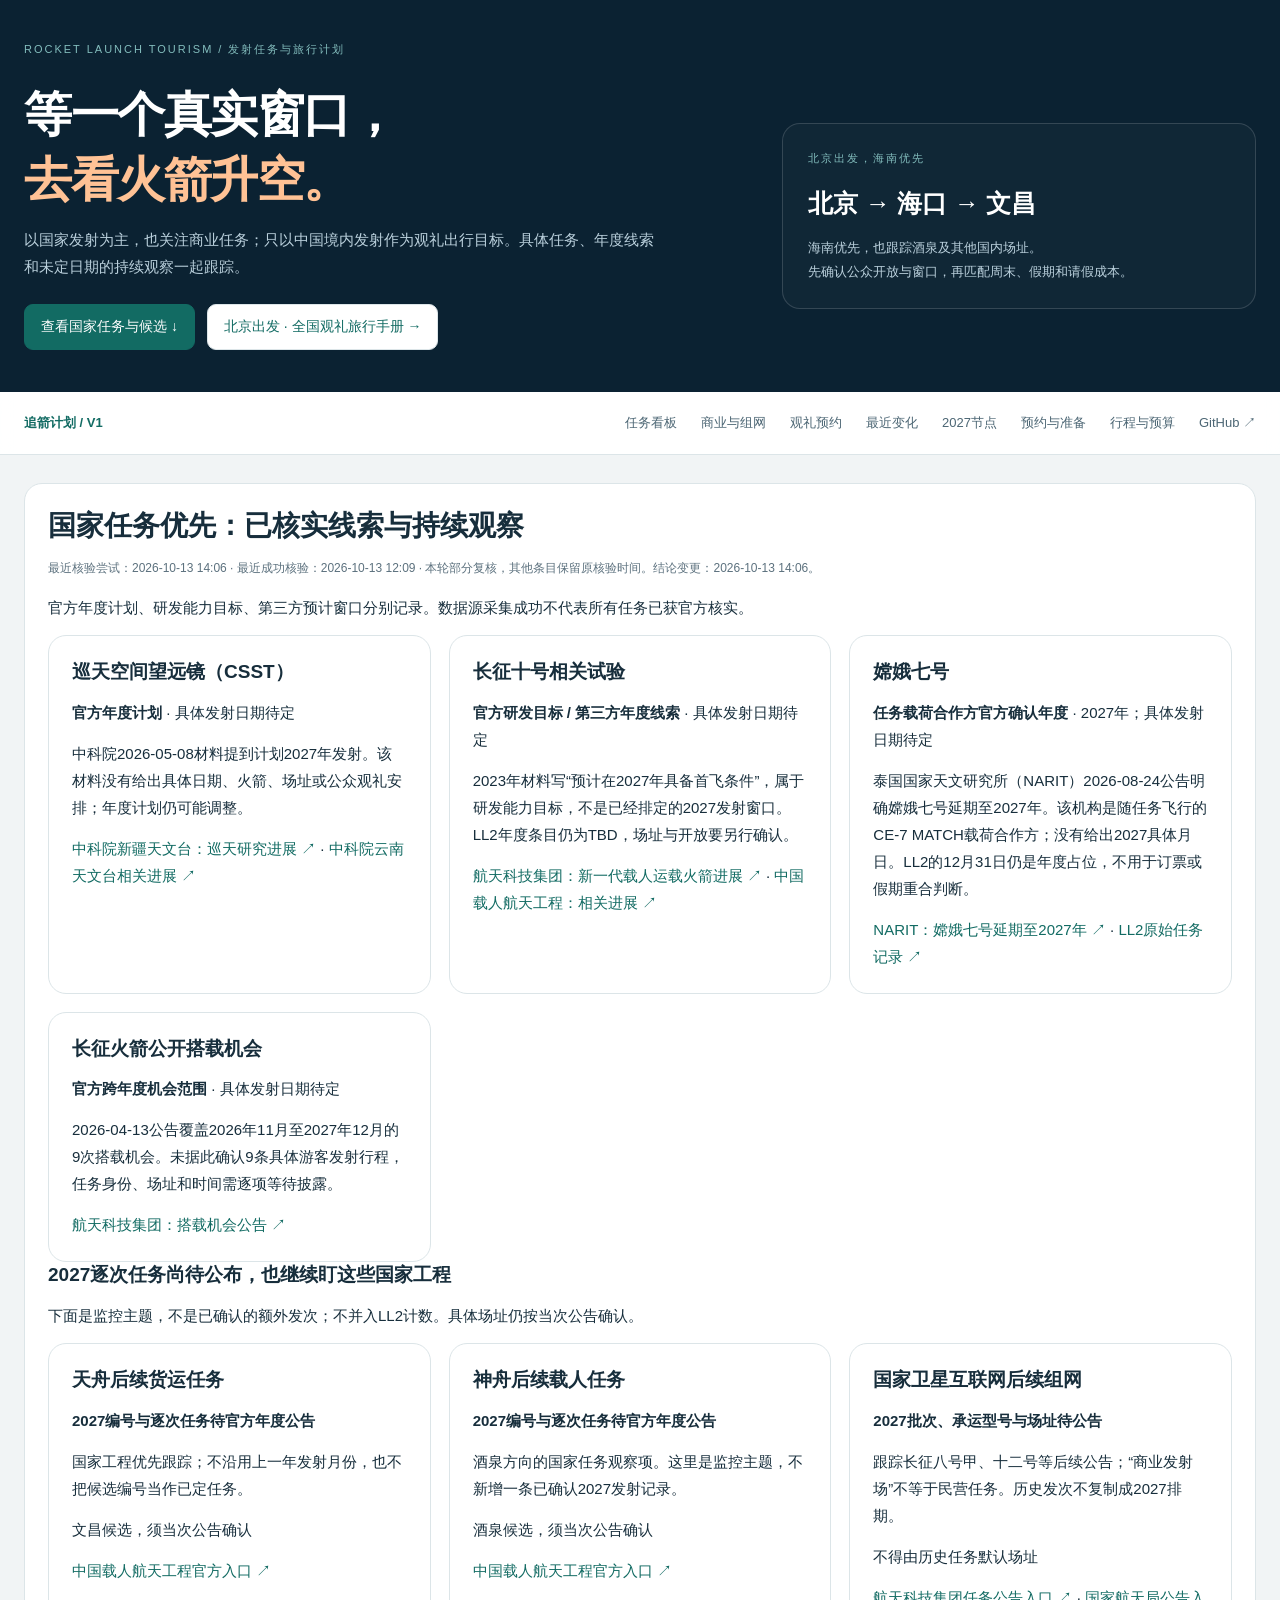
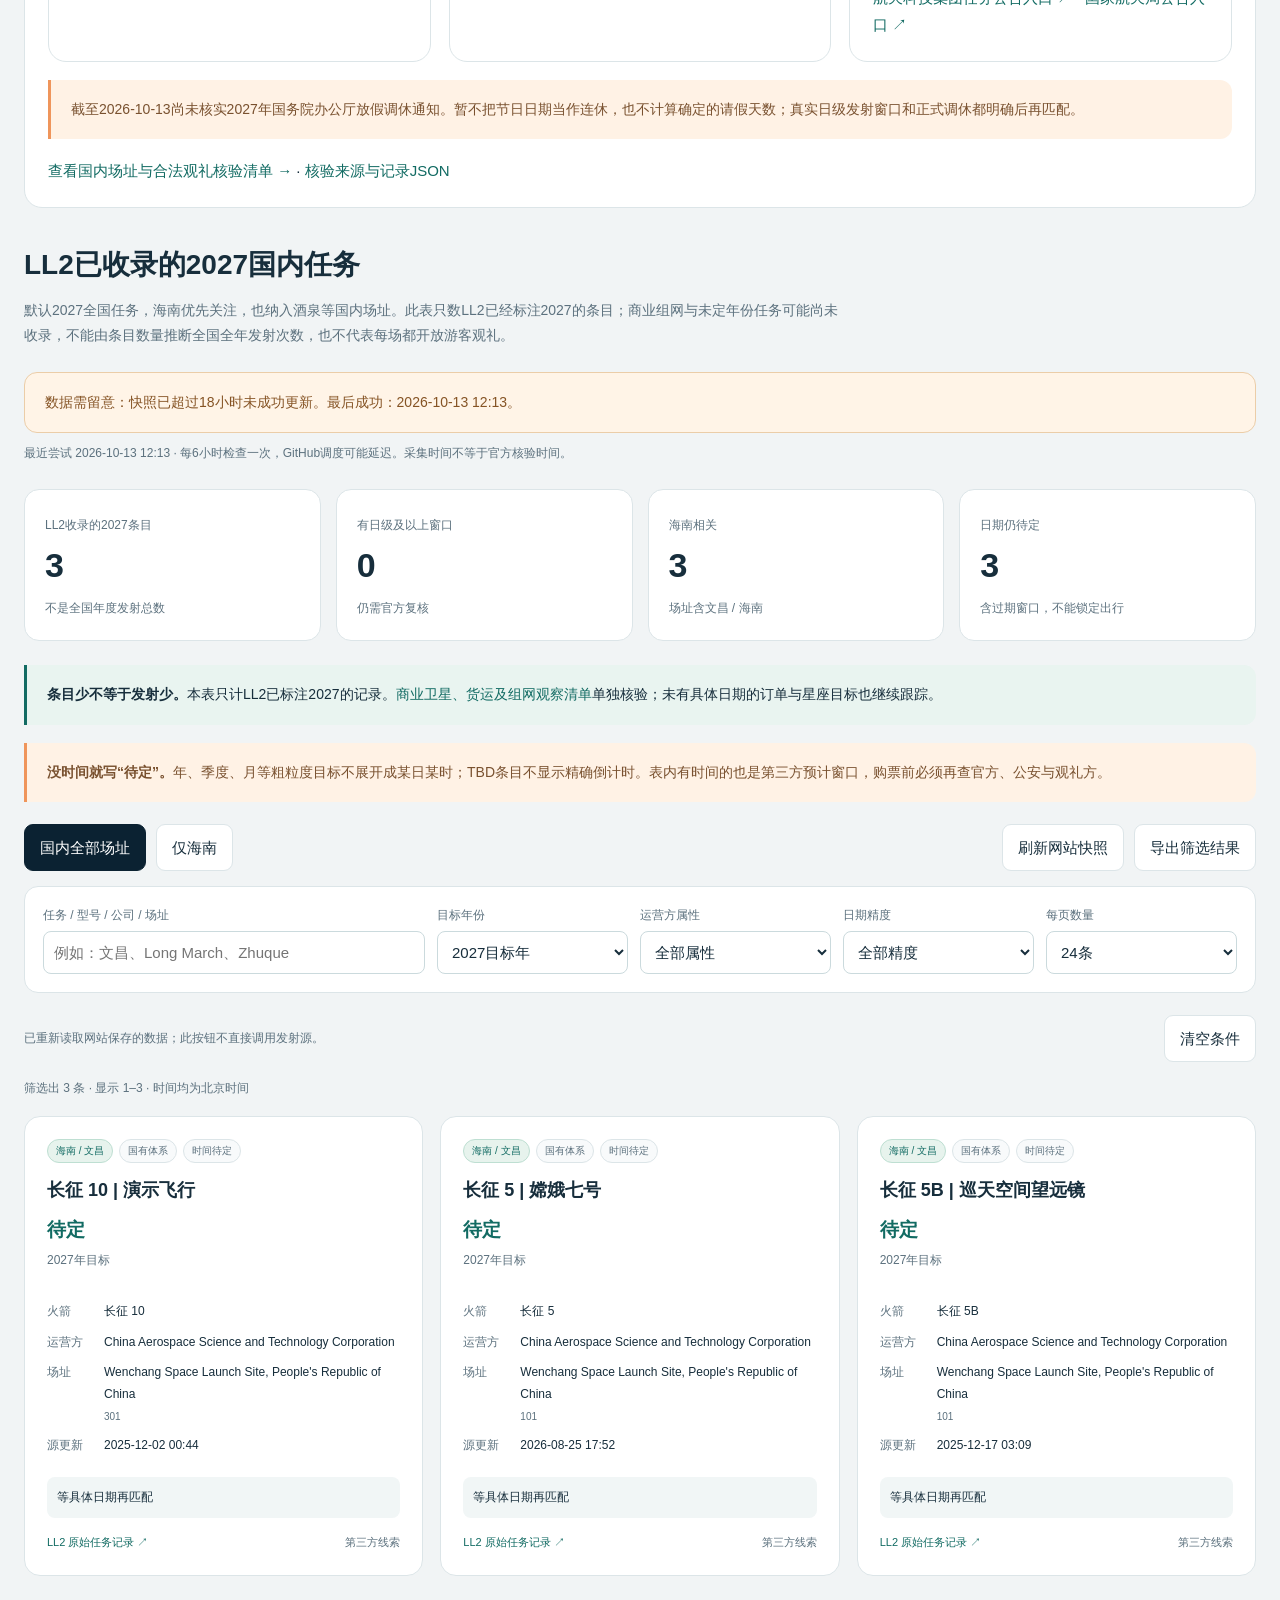
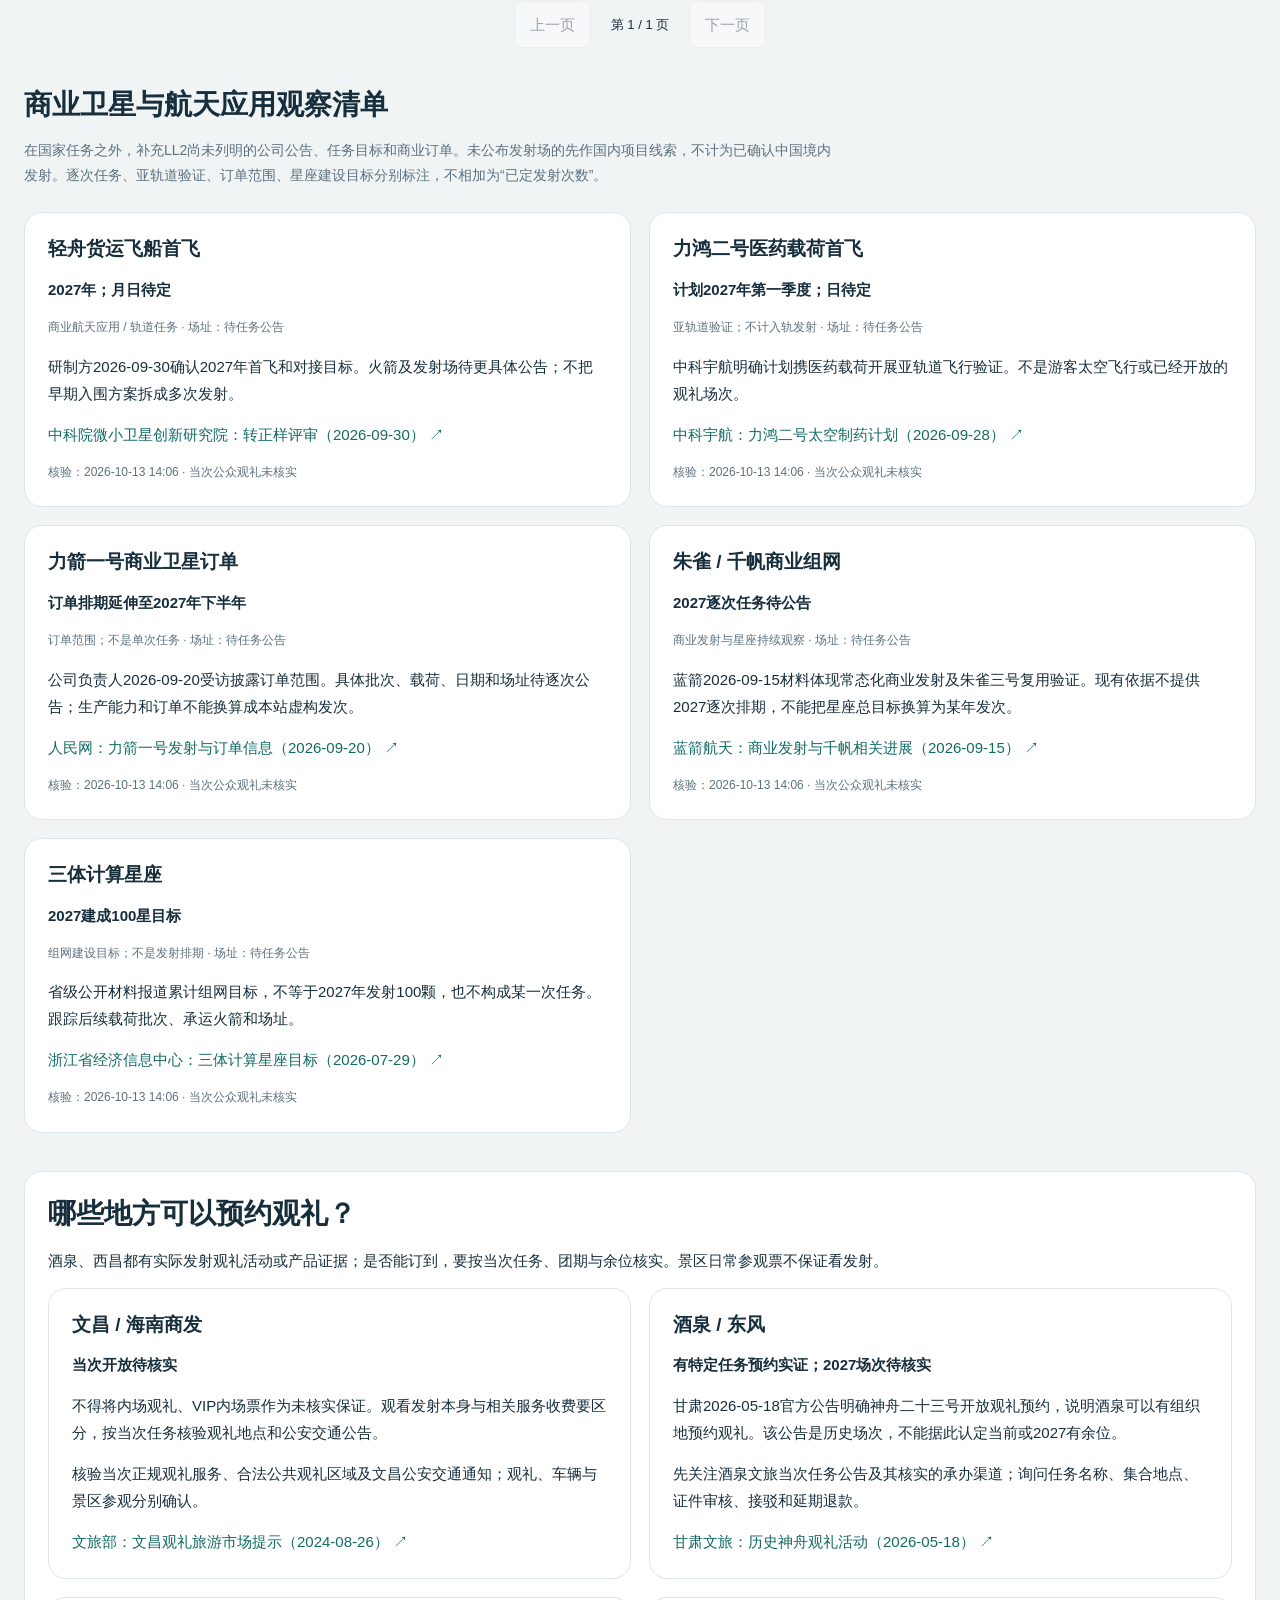
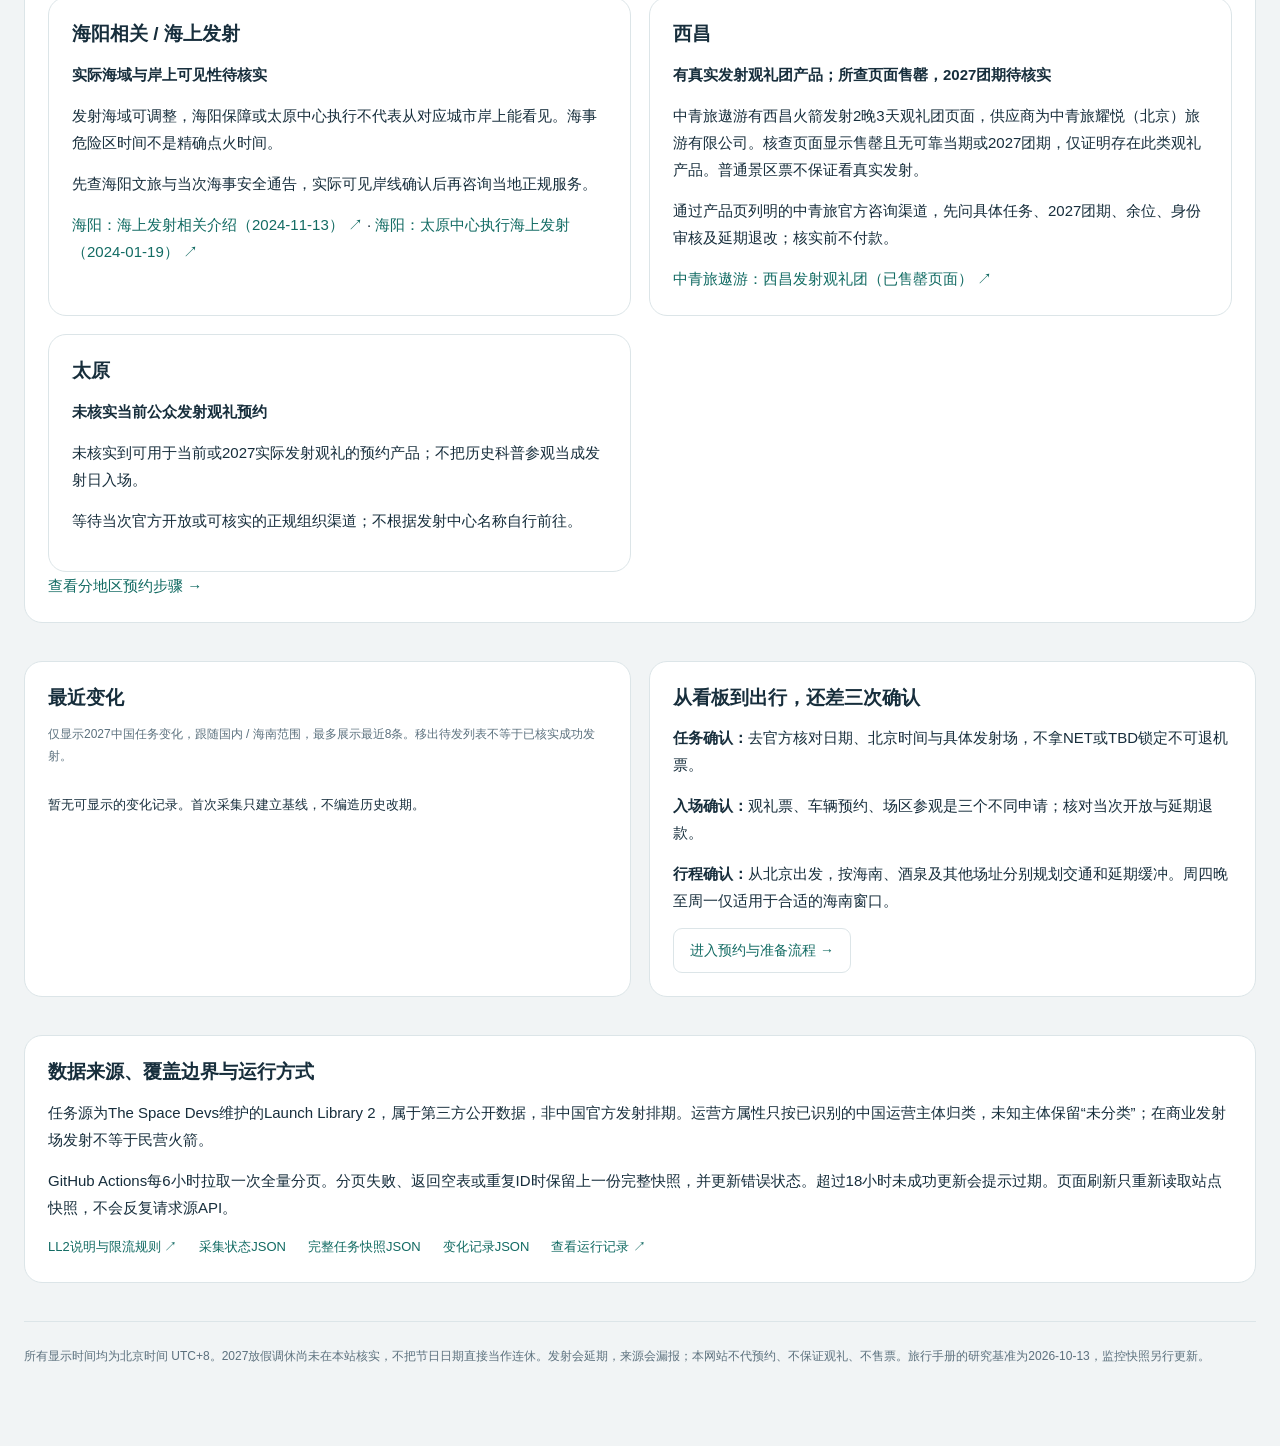
==== commit a42c491a: "fix: clarify national launch coverage and verify viewing channels" ====
--- a/index.html
+++ b/index.html
@@ -1,17 +1,20 @@
 <!doctype html>
 <html lang="zh-CN"><head><meta charset="utf-8"><meta name="viewport" content="width=device-width,initial-scale=1"><meta name="description" content="2027中国火箭发射与国内观礼旅行规划。国内场址、日期精度、变化记录和真实来源。"><title>追箭计划 | 2027国内发射 × 观礼旅行</title><link rel="stylesheet" href="./assets/site.css"><script src="./assets/monitor.js" defer></script></head><body>
-<header class="hero"><div class="wrap"><div class="eyebrow">ROCKET LAUNCH TOURISM / 发射任务与旅行计划</div><div class="hero-grid"><div><h1>等一个真实窗口，<br><em>去看火箭升空。</em></h1><p>公开任务持续跟踪，旅行日期跟着发射走。把“发射时间已公布”和“值得关注的2027线索”分开，避免用占位日期安排机票。</p><div class="actions"><a class="button-link primary" href="#launch-monitor">查看发射任务 ↓</a><a class="button-link" href="./guide.html">北京出发 · 全国观礼旅行手册 →</a></div></div><aside class="route"><div class="eyebrow" style="margin-bottom:12px">北京出发，海南优先</div><strong>北京 → 海口 → 文昌</strong><p>海南优先，也跟踪酒泉及其他国内场址。<br>先确认公众开放与窗口，再匹配周末、假期和请假成本。</p></aside></div></div></header>
-<nav class="topnav"><div class="wrap"><a class="brand" href="./">追箭计划 / V1</a><a href="#launch-monitor">任务看板</a><a href="#changes">最近变化</a><a href="./guide.html#missions">2027节点</a><a href="./guide.html#booking">预约与准备</a><a href="./guide.html#itinerary">行程与预算</a><a href="https://github.com/StupidYang/Rocket-Launch-Tourism-Planning" target="_blank" rel="noopener noreferrer">GitHub ↗</a></div></nav>
-<main class="wrap content"><section id="launch-monitor" class="section"><div class="section-heading"><div><h2>2027国内待发任务</h2><p>默认2027全国任务，海南优先关注，也纳入酒泉等国内场址。第三方源可能漏收录；不是官方全年完整名单，也不代表每场都开放游客观礼。</p></div></div>
+<header class="hero"><div class="wrap"><div class="eyebrow">ROCKET LAUNCH TOURISM / 发射任务与旅行计划</div><div class="hero-grid"><div><h1>等一个真实窗口，<br><em>去看火箭升空。</em></h1><p>以国家发射为主，也关注商业任务；只以中国境内发射作为观礼出行目标。具体任务、年度线索和未定日期的持续观察一起跟踪。</p><div class="actions"><a class="button-link primary" href="#editorial-review">查看国家任务与候选 ↓</a><a class="button-link" href="./guide.html">北京出发 · 全国观礼旅行手册 →</a></div></div><aside class="route"><div class="eyebrow" style="margin-bottom:12px">北京出发，海南优先</div><strong>北京 → 海口 → 文昌</strong><p>海南优先，也跟踪酒泉及其他国内场址。<br>先确认公众开放与窗口，再匹配周末、假期和请假成本。</p></aside></div></div></header>
+<nav class="topnav"><div class="wrap"><a class="brand" href="./">追箭计划 / V1</a><a href="#launch-monitor">任务看板</a><a href="#commercial-watch">商业与组网</a><a href="#viewing-routes">观礼预约</a><a href="#changes">最近变化</a><a href="./guide.html#missions">2027节点</a><a href="./guide.html#booking">预约与准备</a><a href="./guide.html#itinerary">行程与预算</a><a href="https://github.com/StupidYang/Rocket-Launch-Tourism-Planning" target="_blank" rel="noopener noreferrer">GitHub ↗</a></div></nav>
+<main class="wrap content"><section id="editorial-review" class="section panel"><h2>国家任务优先：已核实线索与持续观察</h2><p id="editorial-status" class="source-note" role="status">正在读取独立核验记录…</p><p>官方年度计划、研发能力目标、第三方预计窗口分别记录。数据源采集成功不代表所有任务已获官方核实。</p><div id="editorial-items" class="grid3"></div><h3>2027逐次任务尚待公布，也继续盯这些国家工程</h3><p>下面是监控主题，不是已确认的额外发次；不并入LL2计数。具体场址仍按当次公告确认。</p><div id="national-items" class="grid3"></div><div id="holiday-status" class="note warn"></div><p><a href="./guide.html#domestic">查看国内场址与合法观礼核验清单 →</a> · <a href="./data/editorial.json">核验来源与记录JSON</a></p></section><section id="launch-monitor" class="section"><div class="section-heading"><div><h2>LL2已收录的2027国内任务</h2><p>默认2027全国任务，海南优先关注，也纳入酒泉等国内场址。此表只数LL2已经标注2027的条目；商业组网与未定年份任务可能尚未收录，不能由条目数量推断全国全年发射次数，也不代表每场都开放游客观礼。</p></div></div>
 <div id="lm-health" class="lm-health lm-warning" role="status">正在读取完整任务快照…</div><p id="lm-attempt" class="source-note" style="margin:10px 0"></p>
-<div class="lm-stats"><div class="lm-stat"><span>2027中国任务</span><b id="lm-total">—</b><span>源收录的年度线索</span></div><div class="lm-stat"><span>有日级及以上窗口</span><b id="lm-china">—</b><span>仍需官方复核</span></div><div class="lm-stat"><span>海南相关</span><b id="lm-hainan">—</b><span>场址含文昌 / 海南</span></div><div class="lm-stat"><span>日期仍待定</span><b id="lm-year">—</b><span>含过期窗口，不能锁定出行</span></div></div>
+<div class="lm-stats"><div class="lm-stat"><span>LL2收录的2027条目</span><b id="lm-total">—</b><span>不是全国年度发射总数</span></div><div class="lm-stat"><span>有日级及以上窗口</span><b id="lm-china">—</b><span>仍需官方复核</span></div><div class="lm-stat"><span>海南相关</span><b id="lm-hainan">—</b><span>场址含文昌 / 海南</span></div><div class="lm-stat"><span>日期仍待定</span><b id="lm-year">—</b><span>含过期窗口，不能锁定出行</span></div></div>
+<div class="note"><strong>条目少不等于发射少。</strong>本表只计LL2已标注2027的记录。<a href="#commercial-watch">商业卫星、货运及组网观察清单</a>单独核验；未有具体日期的订单与星座目标也继续跟踪。</div>
 <div class="note warn"><strong>没时间就写“待定”。</strong>年、季度、月等粗粒度目标不展开成某日某时；TBD条目不显示精确倒计时。表内有时间的也是第三方预计窗口，购票前必须再查官方、公安与观礼方。</div>
 <div class="lm-toolbar" role="group" aria-label="任务范围"><button type="button" data-lm-scope="china" class="active" aria-pressed="true">国内全部场址</button><button type="button" data-lm-scope="hainan" aria-pressed="false">仅海南</button><span class="spacer"></span><button type="button" id="lm-refresh">刷新网站快照</button><button type="button" id="lm-export">导出筛选结果</button></div>
 <div class="lm-filters"><div class="field"><label for="lm-search">任务 / 型号 / 公司 / 场址</label><input id="lm-search" type="search" placeholder="例如：文昌、Long March、Zhuque" autocomplete="off"></div><div class="field"><label for="lm-year-filter">目标年份</label><select id="lm-year-filter"><option value="2027" selected>2027目标年</option></select></div><div class="field"><label for="lm-category">运营方属性</label><select id="lm-category"><option value="">全部属性</option><option value="state">国有体系</option><option value="private">民营</option><option value="state-linked">国资关联</option><option value="unknown">未分类</option></select></div><div class="field"><label for="lm-certainty">日期精度</label><select id="lm-certainty"><option value="">全部精度</option><option value="known">已有日级或更细窗口</option><option value="tbd">待定 / 仅粗粒度目标</option></select></div><div class="field"><label for="lm-size">每页数量</label><select id="lm-size"><option value="24">24条</option><option value="48">48条</option><option value="0">全部显示</option></select></div></div>
 <div class="lm-toolbar"><span id="lm-feedback" class="source-note" role="status"></span><span class="spacer"></span><button type="button" id="lm-clear">清空条件</button></div>
 <div id="lm-list"><p id="lm-count" class="lm-count" aria-live="polite"></p><div id="lm-cards" class="lm-cards"></div></div><div class="lm-pages"><button type="button" id="lm-prev">上一页</button><span id="lm-page">第1页</span><button type="button" id="lm-next">下一页</button></div>
 <noscript><div class="note warn">浏览器未启用JavaScript。任务筛选不可用，请查看<a href="./data/launches.json">原始任务快照</a>或<a href="./guide.html">旅行手册</a>。</div></noscript></section>
-<section id="editorial-review" class="section panel"><h2>官方线索与出行核验</h2><p id="editorial-status" class="source-note" role="status">正在读取独立核验记录…</p><p>官方年度计划、研发能力目标、第三方预计窗口分别记录。数据源采集成功不代表所有任务已获官方核实。</p><div id="editorial-items" class="grid3"></div><div id="holiday-status" class="note warn"></div><p><a href="./guide.html#domestic">查看国内场址与合法观礼核验清单 →</a> · <a href="./data/editorial.json">核验来源与记录JSON</a></p></section>
+<section id="commercial-watch" class="section"><div class="section-heading"><div><h2>商业卫星与航天应用观察清单</h2><p>在国家任务之外，补充LL2尚未列明的公司公告、任务目标和商业订单。未公布发射场的先作国内项目线索，不计为已确认中国境内发射。逐次任务、亚轨道验证、订单范围、星座建设目标分别标注，不相加为“已定发射次数”。</p></div></div><div id="commercial-items" class="grid2"></div></section>
+<section id="viewing-routes" class="section panel"><h2>哪些地方可以预约观礼？</h2><p>酒泉、西昌都有实际发射观礼活动或产品证据；是否能订到，要按当次任务、团期与余位核实。景区日常参观票不保证看发射。</p><div id="viewing-items" class="grid2"></div><a href="./guide.html#booking-routes">查看分地区预约步骤 →</a></section>
+
 <section id="changes" class="section grid2"><div class="panel"><h3>最近变化</h3><p class="small muted">仅显示2027中国任务变化，跟随国内 / 海南范围，最多展示最近8条。移出待发列表不等于已核实成功发射。</p><ul id="lm-changes" class="lm-changes"></ul></div><div class="panel"><h3>从看板到出行，还差三次确认</h3><p><strong>任务确认：</strong>去官方核对日期、北京时间与具体发射场，不拿NET或TBD锁定不可退机票。</p><p><strong>入场确认：</strong>观礼票、车辆预约、场区参观是三个不同申请；核对当次开放与延期退款。</p><p><strong>行程确认：</strong>从北京出发，按海南、酒泉及其他场址分别规划交通和延期缓冲。周四晚至周一仅适用于合适的海南窗口。</p><a class="button-link" href="./guide.html#booking">进入预约与准备流程 →</a></div></section>
 <section id="monitor-sources" class="section panel"><h3>数据来源、覆盖边界与运行方式</h3><p>任务源为The Space Devs维护的Launch Library 2，属于第三方公开数据，非中国官方发射排期。运营方属性只按已识别的中国运营主体归类，未知主体保留“未分类”；在商业发射场发射不等于民营火箭。</p><p>GitHub Actions每6小时拉取一次全量分页。分页失败、返回空表或重复ID时保留上一份完整快照，并更新错误状态。超过18小时未成功更新会提示过期。页面刷新只重新读取站点快照，不会反复请求源API。</p><div class="links"><a href="https://thespacedevs.com/llapi" target="_blank" rel="noopener noreferrer">LL2说明与限流规则 ↗</a><a href="./data/status.json">采集状态JSON</a><a href="./data/launches.json">完整任务快照JSON</a><a href="./data/changes.json">变化记录JSON</a><a href="https://github.com/StupidYang/Rocket-Launch-Tourism-Planning/actions" target="_blank" rel="noopener noreferrer">查看运行记录 ↗</a></div></section>
 <footer class="footer">所有显示时间均为北京时间 UTC+8。2027放假调休尚未在本站核实，不把节日日期直接当作连休。发射会延期，来源会漏报；本网站不代预约、不保证观礼、不售票。旅行手册的研究基准为2026-10-13，监控快照另行更新。</footer></main>
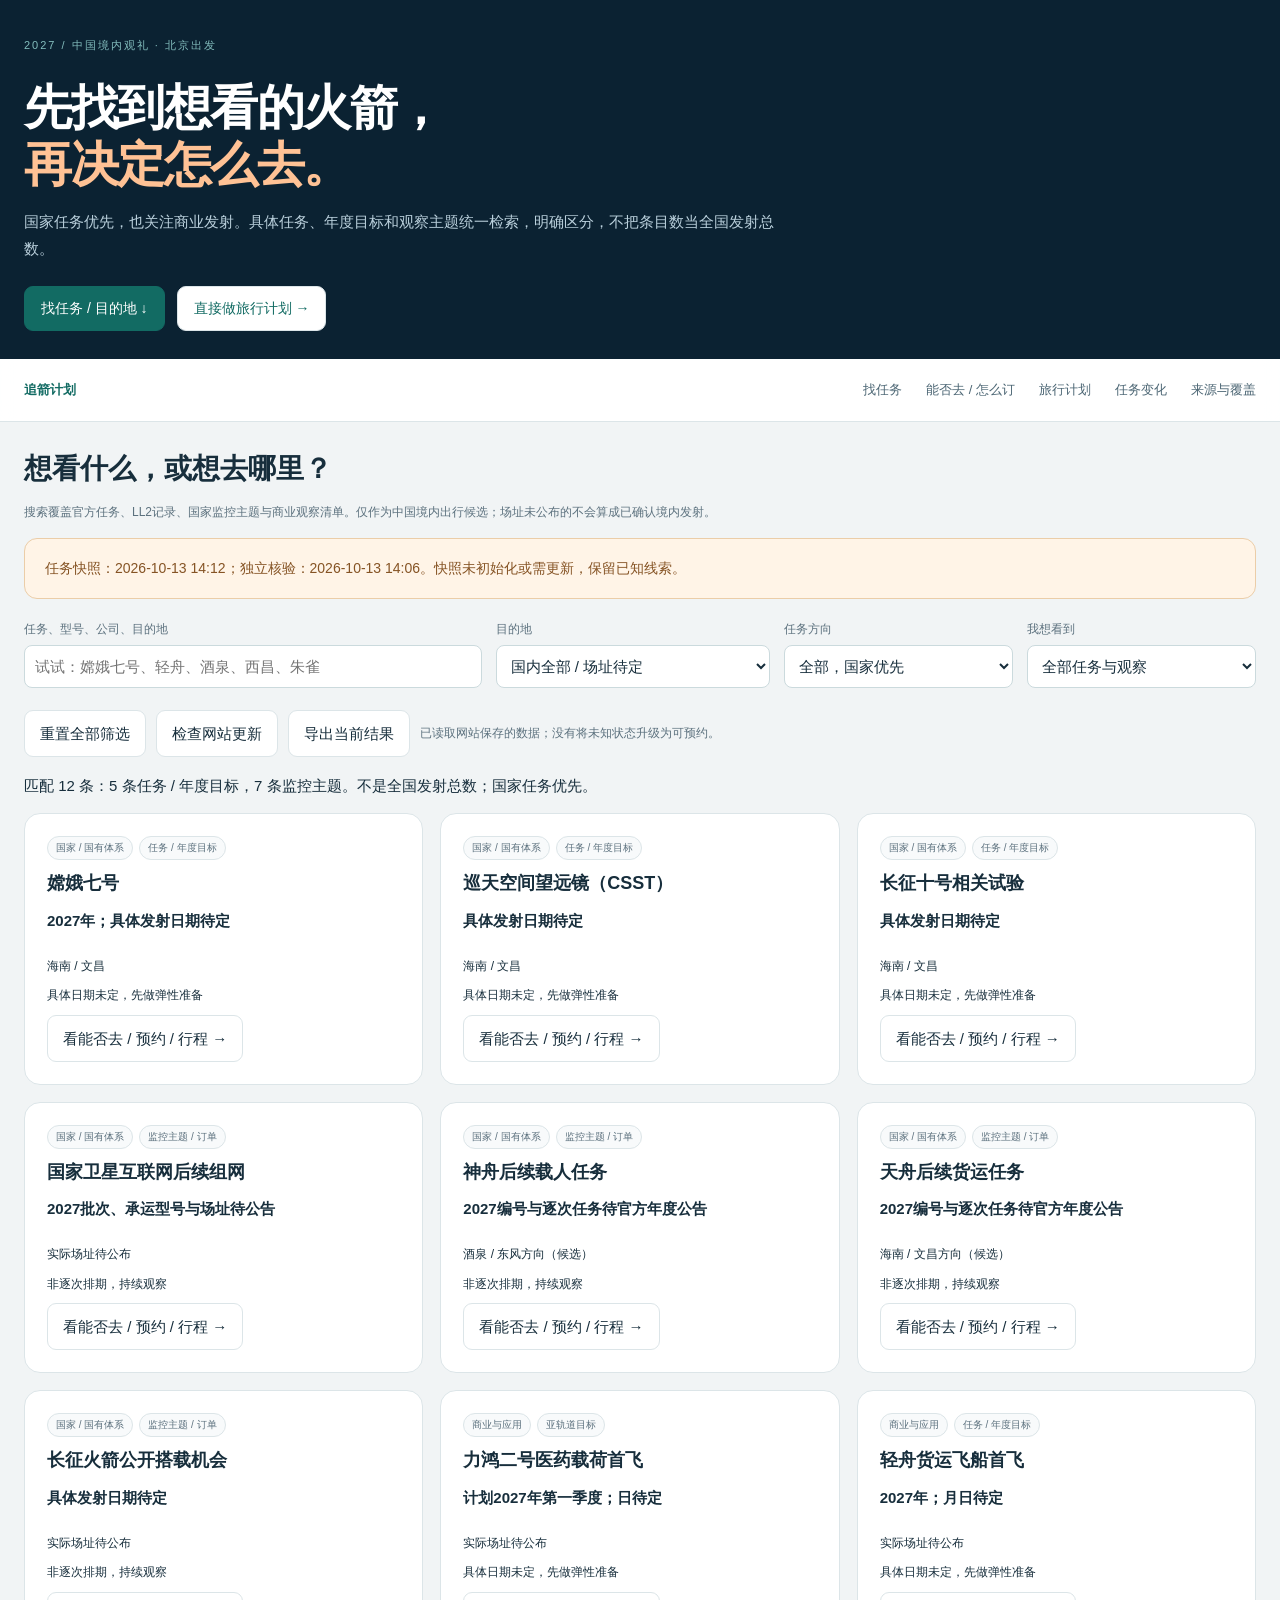
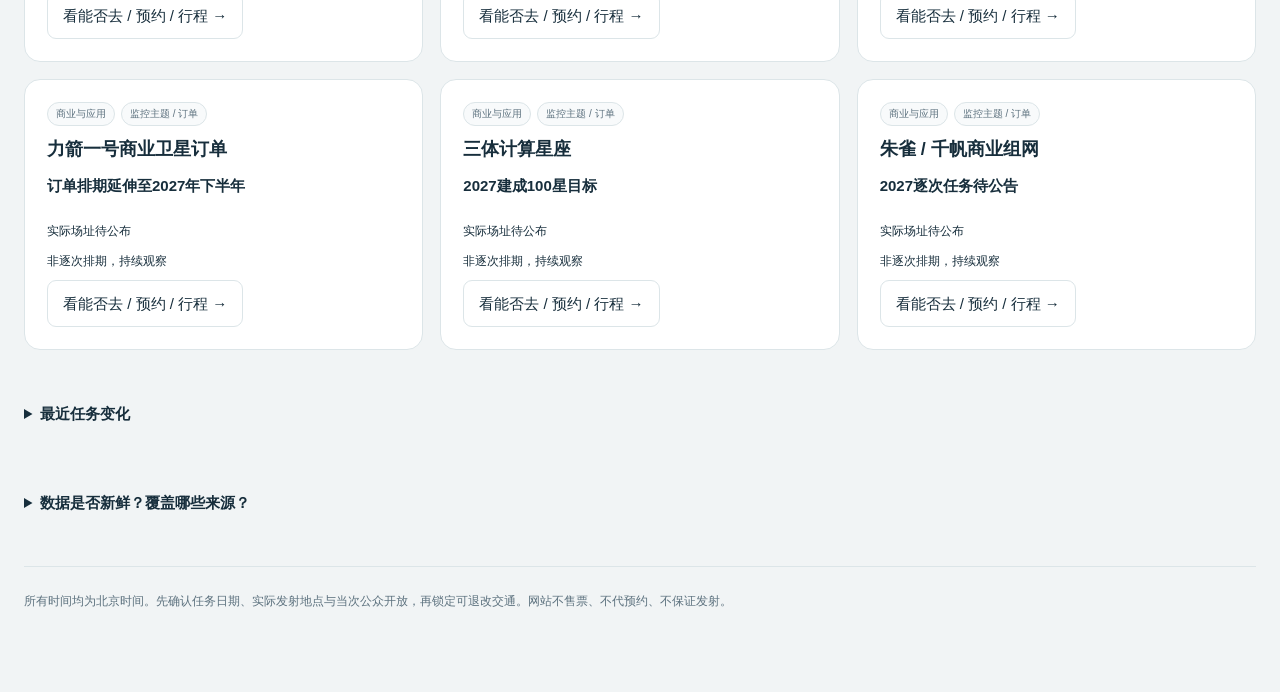
==== commit 683bb631: "feat: connect mission discovery to site-aware viewing and trip plans" ====
--- a/index.html
+++ b/index.html
@@ -1,23 +1,14 @@
-<!doctype html>
-<html lang="zh-CN"><head><meta charset="utf-8"><meta name="viewport" content="width=device-width,initial-scale=1"><meta name="description" content="2027中国火箭发射与国内观礼旅行规划。国内场址、日期精度、变化记录和真实来源。"><title>追箭计划 | 2027国内发射 × 观礼旅行</title><link rel="stylesheet" href="./assets/site.css"><script src="./assets/monitor.js" defer></script></head><body>
-<header class="hero"><div class="wrap"><div class="eyebrow">ROCKET LAUNCH TOURISM / 发射任务与旅行计划</div><div class="hero-grid"><div><h1>等一个真实窗口，<br><em>去看火箭升空。</em></h1><p>以国家发射为主，也关注商业任务；只以中国境内发射作为观礼出行目标。具体任务、年度线索和未定日期的持续观察一起跟踪。</p><div class="actions"><a class="button-link primary" href="#editorial-review">查看国家任务与候选 ↓</a><a class="button-link" href="./guide.html">北京出发 · 全国观礼旅行手册 →</a></div></div><aside class="route"><div class="eyebrow" style="margin-bottom:12px">北京出发，海南优先</div><strong>北京 → 海口 → 文昌</strong><p>海南优先，也跟踪酒泉及其他国内场址。<br>先确认公众开放与窗口，再匹配周末、假期和请假成本。</p></aside></div></div></header>
-<nav class="topnav"><div class="wrap"><a class="brand" href="./">追箭计划 / V1</a><a href="#launch-monitor">任务看板</a><a href="#commercial-watch">商业与组网</a><a href="#viewing-routes">观礼预约</a><a href="#changes">最近变化</a><a href="./guide.html#missions">2027节点</a><a href="./guide.html#booking">预约与准备</a><a href="./guide.html#itinerary">行程与预算</a><a href="https://github.com/StupidYang/Rocket-Launch-Tourism-Planning" target="_blank" rel="noopener noreferrer">GitHub ↗</a></div></nav>
-<main class="wrap content"><section id="editorial-review" class="section panel"><h2>国家任务优先：已核实线索与持续观察</h2><p id="editorial-status" class="source-note" role="status">正在读取独立核验记录…</p><p>官方年度计划、研发能力目标、第三方预计窗口分别记录。数据源采集成功不代表所有任务已获官方核实。</p><div id="editorial-items" class="grid3"></div><h3>2027逐次任务尚待公布，也继续盯这些国家工程</h3><p>下面是监控主题，不是已确认的额外发次；不并入LL2计数。具体场址仍按当次公告确认。</p><div id="national-items" class="grid3"></div><div id="holiday-status" class="note warn"></div><p><a href="./guide.html#domestic">查看国内场址与合法观礼核验清单 →</a> · <a href="./data/editorial.json">核验来源与记录JSON</a></p></section><section id="launch-monitor" class="section"><div class="section-heading"><div><h2>LL2已收录的2027国内任务</h2><p>默认2027全国任务，海南优先关注，也纳入酒泉等国内场址。此表只数LL2已经标注2027的条目；商业组网与未定年份任务可能尚未收录，不能由条目数量推断全国全年发射次数，也不代表每场都开放游客观礼。</p></div></div>
-<div id="lm-health" class="lm-health lm-warning" role="status">正在读取完整任务快照…</div><p id="lm-attempt" class="source-note" style="margin:10px 0"></p>
-<div class="lm-stats"><div class="lm-stat"><span>LL2收录的2027条目</span><b id="lm-total">—</b><span>不是全国年度发射总数</span></div><div class="lm-stat"><span>有日级及以上窗口</span><b id="lm-china">—</b><span>仍需官方复核</span></div><div class="lm-stat"><span>海南相关</span><b id="lm-hainan">—</b><span>场址含文昌 / 海南</span></div><div class="lm-stat"><span>日期仍待定</span><b id="lm-year">—</b><span>含过期窗口，不能锁定出行</span></div></div>
-<div class="note"><strong>条目少不等于发射少。</strong>本表只计LL2已标注2027的记录。<a href="#commercial-watch">商业卫星、货运及组网观察清单</a>单独核验；未有具体日期的订单与星座目标也继续跟踪。</div>
-<div class="note warn"><strong>没时间就写“待定”。</strong>年、季度、月等粗粒度目标不展开成某日某时；TBD条目不显示精确倒计时。表内有时间的也是第三方预计窗口，购票前必须再查官方、公安与观礼方。</div>
-<div class="lm-toolbar" role="group" aria-label="任务范围"><button type="button" data-lm-scope="china" class="active" aria-pressed="true">国内全部场址</button><button type="button" data-lm-scope="hainan" aria-pressed="false">仅海南</button><span class="spacer"></span><button type="button" id="lm-refresh">刷新网站快照</button><button type="button" id="lm-export">导出筛选结果</button></div>
-<div class="lm-filters"><div class="field"><label for="lm-search">任务 / 型号 / 公司 / 场址</label><input id="lm-search" type="search" placeholder="例如：文昌、Long March、Zhuque" autocomplete="off"></div><div class="field"><label for="lm-year-filter">目标年份</label><select id="lm-year-filter"><option value="2027" selected>2027目标年</option></select></div><div class="field"><label for="lm-category">运营方属性</label><select id="lm-category"><option value="">全部属性</option><option value="state">国有体系</option><option value="private">民营</option><option value="state-linked">国资关联</option><option value="unknown">未分类</option></select></div><div class="field"><label for="lm-certainty">日期精度</label><select id="lm-certainty"><option value="">全部精度</option><option value="known">已有日级或更细窗口</option><option value="tbd">待定 / 仅粗粒度目标</option></select></div><div class="field"><label for="lm-size">每页数量</label><select id="lm-size"><option value="24">24条</option><option value="48">48条</option><option value="0">全部显示</option></select></div></div>
-<div class="lm-toolbar"><span id="lm-feedback" class="source-note" role="status"></span><span class="spacer"></span><button type="button" id="lm-clear">清空条件</button></div>
-<div id="lm-list"><p id="lm-count" class="lm-count" aria-live="polite"></p><div id="lm-cards" class="lm-cards"></div></div><div class="lm-pages"><button type="button" id="lm-prev">上一页</button><span id="lm-page">第1页</span><button type="button" id="lm-next">下一页</button></div>
-<noscript><div class="note warn">浏览器未启用JavaScript。任务筛选不可用，请查看<a href="./data/launches.json">原始任务快照</a>或<a href="./guide.html">旅行手册</a>。</div></noscript></section>
-<section id="commercial-watch" class="section"><div class="section-heading"><div><h2>商业卫星与航天应用观察清单</h2><p>在国家任务之外，补充LL2尚未列明的公司公告、任务目标和商业订单。未公布发射场的先作国内项目线索，不计为已确认中国境内发射。逐次任务、亚轨道验证、订单范围、星座建设目标分别标注，不相加为“已定发射次数”。</p></div></div><div id="commercial-items" class="grid2"></div></section>
-<section id="viewing-routes" class="section panel"><h2>哪些地方可以预约观礼？</h2><p>酒泉、西昌都有实际发射观礼活动或产品证据；是否能订到，要按当次任务、团期与余位核实。景区日常参观票不保证看发射。</p><div id="viewing-items" class="grid2"></div><a href="./guide.html#booking-routes">查看分地区预约步骤 →</a></section>
+<!doctype html><html lang="zh-CN"><head><meta charset="utf-8"><meta name="viewport" content="width=device-width,initial-scale=1"><meta name="description" content="找到2027中国发射任务，核实能否观礼，再规划北京出发的旅行。国家任务优先，含商业与待定观察。"><title>追箭计划 | 找任务 · 看能否去 · 安排旅行</title><link rel="stylesheet" href="./assets/site.css"><script src="./assets/monitor.js" defer></script><script src="./assets/explorer.js" defer></script></head><body>
+<header class="hero compact-hero"><div class="wrap"><div class="eyebrow">2027 / 中国境内观礼 · 北京出发</div><h1>先找到想看的火箭，<br><em>再决定怎么去。</em></h1><p>国家任务优先，也关注商业发射。具体任务、年度目标和观察主题统一检索，明确区分，不把条目数当全国发射总数。</p><div class="actions"><a class="button-link primary" href="#launch-monitor">找任务 / 目的地 ↓</a><a class="button-link" href="./guide.html#trip-planner">直接做旅行计划 →</a></div></div></header>
+<nav class="topnav"><div class="wrap"><a class="brand" href="./">追箭计划</a><a href="#launch-monitor">找任务</a><a href="#destination-result">能否去 / 怎么订</a><a href="./guide.html#trip-planner">旅行计划</a><a href="#changes">任务变化</a><a href="#monitor-sources">来源与覆盖</a></div></nav>
+<main class="wrap content"><noscript><style>#launch-monitor,#mission-detail,#changes,#monitor-sources{display:none}</style><section class="panel"><h2>无需JavaScript也能继续规划</h2><p>筛选和交互详情需要JavaScript。嫦娥七号已获载荷合作方官方2027年度依据，具体日期待定；其他线索不等于已定发次。</p><p><a href="./guide.html#trip-planner">打开完整旅行手册</a> · <a href="./guide.html#booking-routes">查看酒泉、西昌、海南预约渠道</a> · <a href="./guide.html#missions">阅读任务与来源</a></p></section></noscript><section id="launch-monitor" class="section"><h2>想看什么，或想去哪里？</h2><p class="source-note">搜索覆盖官方任务、LL2记录、国家监控主题与商业观察清单。仅作为中国境内出行候选；场址未公布的不会算成已确认境内发射。</p>
+<div id="lm-health" class="lm-health lm-warning" role="status">正在读取最后保存的任务与核验记录…</div>
+<div class="finder-controls"><div class="field wide"><label for="lm-search">任务、型号、公司、目的地</label><input id="lm-search" type="search" placeholder="试试：嫦娥七号、轻舟、酒泉、西昌、朱雀" autocomplete="off"></div><div class="field"><label for="site-filter">目的地</label><select id="site-filter"><option value="">国内全部 / 场址待定</option><option value="hainan">海南 / 文昌</option><option value="jiuquan">酒泉 / 东风</option><option value="xichang">西昌</option><option value="taiyuan">太原</option><option value="sea">海上 / 海阳相关</option><option value="unknown">场址尚未公布</option></select></div><div class="field"><label for="kind-filter">任务方向</label><select id="kind-filter"><option value="">全部，国家优先</option><option value="national">国家任务 / 国有体系</option><option value="commercial">商业任务与应用</option><option value="other">属性未分类 / 国资关联</option></select></div><div class="field"><label for="stage-filter">我想看到</label><select id="stage-filter"><option value="">全部任务与观察</option><option value="dated">有具体日期的任务</option><option value="annual">年度 / 季度目标</option><option value="topic">订单 / 组网 / 监控主题</option></select></div></div>
+<div class="lm-toolbar"><button id="lm-clear" type="button">重置全部筛选</button><button id="lm-refresh" type="button">检查网站更新</button><button id="lm-export" type="button">导出当前结果</button><span id="lm-feedback" class="source-note" role="status"></span></div>
+<p id="lm-count" aria-live="polite"></p><div id="destination-result"></div><div id="lm-cards" class="lm-cards"></div><div id="lm-empty" class="lm-empty" hidden><h3>没有匹配的任务或观察项</h3><p>未收录不代表没有计划。可减少筛选，或先查看目的地的观礼预约与旅行条件。</p><button id="empty-reset" type="button">重置筛选，查看全部</button><a class="button-link" href="./guide.html#trip-planner">先按目的地规划 →</a></div>
+</section>
+<section id="mission-detail" class="section panel" hidden aria-labelledby="detail-heading"><button type="button" id="detail-close">关闭详情，返回结果</button><div id="detail-content"></div></section>
+<section id="changes" class="section"><details><summary>最近任务变化</summary><ul id="lm-changes" class="lm-changes"></ul></details></section>
+<section id="monitor-sources" class="section"><details><summary>数据是否新鲜？覆盖哪些来源？</summary><p id="editorial-status"></p><p id="source-count"></p><p id="holiday-status" class="note warn"></p><p>LL2每6小时采集，独立官方核验另外维护。名称相同的官方与LL2记录合并展示，不重复计为两场。研发条件、组网目标和订单不等于逐次排期。当前或往年观礼产品不保证2027有场次或余位。</p><div class="links"><a href="./data/editorial.json">独立核验来源</a><a href="./data/status.json">采集状态</a><a href="https://github.com/StupidYang/Rocket-Launch-Tourism-Planning/actions" target="_blank" rel="noopener noreferrer">运行记录</a></div></details></section>
 
-<section id="changes" class="section grid2"><div class="panel"><h3>最近变化</h3><p class="small muted">仅显示2027中国任务变化，跟随国内 / 海南范围，最多展示最近8条。移出待发列表不等于已核实成功发射。</p><ul id="lm-changes" class="lm-changes"></ul></div><div class="panel"><h3>从看板到出行，还差三次确认</h3><p><strong>任务确认：</strong>去官方核对日期、北京时间与具体发射场，不拿NET或TBD锁定不可退机票。</p><p><strong>入场确认：</strong>观礼票、车辆预约、场区参观是三个不同申请；核对当次开放与延期退款。</p><p><strong>行程确认：</strong>从北京出发，按海南、酒泉及其他场址分别规划交通和延期缓冲。周四晚至周一仅适用于合适的海南窗口。</p><a class="button-link" href="./guide.html#booking">进入预约与准备流程 →</a></div></section>
-<section id="monitor-sources" class="section panel"><h3>数据来源、覆盖边界与运行方式</h3><p>任务源为The Space Devs维护的Launch Library 2，属于第三方公开数据，非中国官方发射排期。运营方属性只按已识别的中国运营主体归类，未知主体保留“未分类”；在商业发射场发射不等于民营火箭。</p><p>GitHub Actions每6小时拉取一次全量分页。分页失败、返回空表或重复ID时保留上一份完整快照，并更新错误状态。超过18小时未成功更新会提示过期。页面刷新只重新读取站点快照，不会反复请求源API。</p><div class="links"><a href="https://thespacedevs.com/llapi" target="_blank" rel="noopener noreferrer">LL2说明与限流规则 ↗</a><a href="./data/status.json">采集状态JSON</a><a href="./data/launches.json">完整任务快照JSON</a><a href="./data/changes.json">变化记录JSON</a><a href="https://github.com/StupidYang/Rocket-Launch-Tourism-Planning/actions" target="_blank" rel="noopener noreferrer">查看运行记录 ↗</a></div></section>
-<footer class="footer">所有显示时间均为北京时间 UTC+8。2027放假调休尚未在本站核实，不把节日日期直接当作连休。发射会延期，来源会漏报；本网站不代预约、不保证观礼、不售票。旅行手册的研究基准为2026-10-13，监控快照另行更新。</footer></main>
-<script id="launch-seed" type="application/json">__LAUNCH_SEED__</script>
-</body></html>
-
+<footer class="footer">所有时间均为北京时间。先确认任务日期、实际发射地点与当次公众开放，再锁定可退改交通。网站不售票、不代预约、不保证发射。</footer></main><script id="launch-seed" type="application/json">__LAUNCH_SEED__</script></body></html>
--- a/assets/site.css
+++ b/assets/site.css
@@ -1 +1,4 @@
 :root{--bg:#f1f4f5;--paper:#fff;--ink:#172e3c;--muted:#5c717e;--line:#dce5e8;--navy:#0b2232;--teal:#126b63;--orange:#ef955b;--radius:18px}*{box-sizing:border-box}html{scroll-behavior:smooth;scroll-padding-top:85px}body{margin:0;color:var(--ink);background:var(--bg);font-family:-apple-system,BlinkMacSystemFont,'Segoe UI','PingFang SC','Microsoft YaHei',sans-serif;line-height:1.8;font-size:15px}a{color:var(--teal);text-decoration:none}a:hover{text-decoration:underline}button,input,select{font:inherit}button{cursor:pointer;border:1px solid var(--line);background:#fff;color:var(--ink);border-radius:9px;padding:9px 15px}button:disabled{opacity:.4;cursor:default}a:focus-visible,button:focus-visible,input:focus-visible,select:focus-visible{outline:3px solid #339b90;outline-offset:3px}h1,h2,h3,h4{line-height:1.35;margin:0 0 14px}h1{font-size:48px;letter-spacing:-1.5px}h2{font-size:28px}h3{font-size:19px}p{margin:0 0 14px}.wrap{width:min(1240px,calc(100% - 48px));margin:auto}.hero{padding:40px 0 42px;background:var(--navy);color:#fff}.eyebrow{letter-spacing:2px;text-transform:uppercase;font-size:11px;color:#83bdbd;margin-bottom:23px}.hero-grid{display:grid;grid-template-columns:1.5fr 1fr;gap:48px;align-items:center}.hero h1 em{font-style:normal;color:#ffc295}.hero p{color:#bad0dc;max-width:640px}.route{border:1px solid #ffffff26;background:#ffffff06;border-radius:18px;padding:25px}.route strong{display:block;font-size:25px;margin:10px 0}.route p{font-size:13px;margin:0}.actions{display:flex;gap:12px;flex-wrap:wrap}.hero .actions{margin-top:24px}.button-link{display:inline-block;padding:9px 16px;border-radius:9px;border:1px solid var(--line);background:#fff;color:var(--teal);font-size:14px}.button-link.primary{background:var(--teal);border-color:var(--teal);color:white}.topnav{position:sticky;top:0;z-index:20;background:#ffffffef;backdrop-filter:blur(12px);border-bottom:1px solid var(--line)}.topnav .wrap{display:flex;align-items:center;gap:24px;min-height:62px;overflow-x:auto;white-space:nowrap}.topnav a{font-size:13px;color:#4c6674}.topnav .brand{font-weight:750;color:var(--teal);margin-right:auto}.content{padding:28px 0 55px}.section{margin:0 0 38px;scroll-margin-top:84px}.section-heading{display:flex;align-items:flex-start;justify-content:space-between;gap:18px;margin:24px 0}.section-heading p,.muted{color:var(--muted)}.section-heading p{font-size:14px;margin:0;max-width:820px}.small{font-size:12px}.note{border-left:3px solid var(--teal);background:#e9f4f0;padding:17px 20px;border-radius:0 12px 12px 0;font-size:14px;margin:18px 0}.note.warn{background:#fff2e5;border-color:var(--orange);color:#79512f}.grid2{display:grid;grid-template-columns:1fr 1fr;gap:18px}.grid3{display:grid;grid-template-columns:repeat(3,1fr);gap:18px}.panel{background:#fff;border:1px solid var(--line);border-radius:var(--radius);padding:23px}.panel p:last-child{margin:0}.panel .small{color:var(--muted)}.lm-stats{display:grid;grid-template-columns:repeat(4,1fr);gap:15px;margin:24px 0}.lm-stat{border:1px solid var(--line);background:#fff;border-radius:15px;padding:20px}.lm-stat b{font-size:34px;line-height:1.2;display:block;margin:8px 0}.lm-stat span{font-size:12px;color:var(--muted)}.lm-health{padding:17px 20px;border:1px solid #b9dbcd;background:#e9f6f0;color:#225f50;border-radius:13px;font-size:14px}.lm-health.lm-warning{background:#fff4e7;border-color:#ebcda8;color:#855324}.lm-toolbar{display:flex;gap:10px;align-items:center;flex-wrap:wrap;margin:22px 0 15px}.lm-toolbar .active{background:var(--navy);color:white;border-color:var(--navy)}.lm-toolbar .spacer{flex:1}.lm-filters{display:grid;grid-template-columns:2fr repeat(4,1fr);gap:12px;background:white;border:1px solid var(--line);border-radius:14px;padding:18px}.field{min-width:0;display:flex;flex-direction:column;gap:5px}.field label{font-size:12px;color:var(--muted)}.field input,.field select{height:43px;width:100%;border-radius:8px;padding:8px 10px;border:1px solid #cbdadd;background:white;color:var(--ink)}.lm-cards{display:grid;grid-template-columns:repeat(3,1fr);gap:17px}.lm-card{min-width:0;background:white;border:1px solid var(--line);border-radius:16px;padding:22px;display:flex;flex-direction:column}.lm-card h3{font-size:18px;margin:15px 0;overflow-wrap:anywhere}.lm-tags{display:flex;gap:6px;flex-wrap:wrap}.lm-tag{font-size:10px;border-radius:100px;padding:2px 8px;border:1px solid var(--line);color:var(--muted);background:#f8fafb}.lm-green{background:#e7f3ed;color:var(--teal);border-color:#bedfd2}.lm-time{font-size:19px;line-height:1.4;color:var(--teal);font-weight:700;margin-bottom:6px}.lm-expired{color:#a05b3b}.lm-sub{font-size:12px;color:var(--muted);min-height:38px;margin-bottom:13px}.lm-card dl{font-size:12px;display:grid;grid-template-columns:48px 1fr;gap:9px;margin:0 0 20px}.lm-card dt{color:var(--muted)}.lm-card dd{margin:0;overflow-wrap:anywhere}.lm-card dd small{display:block;color:var(--muted);margin-top:3px}.lm-trip{font-size:12px;background:#f1f6f6;border-radius:8px;padding:10px;margin-top:auto}.lm-trip a{display:block}.lm-card footer{display:flex;justify-content:space-between;gap:10px;margin-top:15px;font-size:11px;color:var(--muted)}.lm-count{font-size:12px;color:var(--muted);margin:16px 0}.lm-pages{display:flex;align-items:center;justify-content:center;gap:20px;margin:25px 0}.lm-pages span{font-size:13px}.lm-empty{grid-column:1/-1;border:1px dashed #bbcdd2;border-radius:14px;background:#fff;padding:35px;color:var(--muted)}.lm-changes{padding:0;margin:0;list-style:none}.lm-changes li{padding:12px 0;border-bottom:1px solid var(--line);font-size:13px}.lm-changes li:last-child{border:0}.lm-changes span{display:block;color:var(--muted);font-size:12px}.footer{border-top:1px solid var(--line);padding:24px 0;color:var(--muted);font-size:12px}.links{display:flex;gap:12px 22px;flex-wrap:wrap;font-size:13px}.scroll-table{overflow:auto;border:1px solid var(--line);border-radius:12px;background:white}table{border-collapse:collapse;width:100%;min-width:640px;text-align:left;font-size:13px}th,td{padding:14px 17px;border-bottom:1px solid var(--line);vertical-align:top}th{font-size:12px;background:#eaf0f2}tbody tr:last-child td{border-bottom:0}.budget-fields{display:grid;grid-template-columns:1fr 1fr;gap:14px}.total{font-size:45px;line-height:1.2;color:var(--teal);font-weight:750;margin:16px 0}.check-group{margin-bottom:15px}.check{display:flex;gap:12px;padding:10px 0;border-bottom:1px solid #eef2f3;cursor:pointer;font-size:13px}.check input{width:18px;height:18px;accent-color:var(--teal);margin-top:3px;flex:none}.check input:checked+span{text-decoration:line-through;color:#80948d}.progress{accent-color:var(--teal);height:10px;width:100%}.sources-grid{display:grid;grid-template-columns:1fr 1fr;gap:12px}.sources-grid a{overflow-wrap:anywhere}.day-label{font-size:12px;color:var(--teal);font-weight:750;letter-spacing:1px}.source-note{font-size:12px;color:var(--muted)}.print-only{display:none}@media(max-width:1000px){.lm-cards{grid-template-columns:1fr 1fr}.lm-filters{grid-template-columns:2fr 1fr 1fr}.hero-grid{gap:24px}h1{font-size:40px}.grid3{grid-template-columns:1fr 1fr}}@media(max-width:680px){body{font-size:14px}.wrap{width:calc(100% - 30px)}.hero{padding:30px 0}.hero-grid,.lm-cards,.grid2,.grid3,.sources-grid{grid-template-columns:1fr}.hero-grid{gap:24px}h1{font-size:35px}h2{font-size:25px}.route{padding:20px}.route strong{font-size:23px}.eyebrow{font-size:10px;margin-bottom:18px}.lm-stats{grid-template-columns:1fr 1fr;gap:10px}.lm-stat{padding:14px}.lm-stat b{font-size:28px}.lm-filters{grid-template-columns:1fr 1fr;padding:14px}.lm-filters .field:first-child{grid-column:1/-1}.lm-toolbar button{font-size:12px;padding:8px 11px}.lm-toolbar .spacer{display:none}.topnav .wrap{gap:19px;min-height:56px}.panel,.lm-card{padding:19px}.section-heading{display:block}.section-heading .actions{margin-top:12px}.budget-fields{gap:11px}.content{padding-top:22px}.lm-card dl{grid-template-columns:45px 1fr}.lm-sub{min-height:0}}@media(prefers-reduced-motion:reduce){html{scroll-behavior:auto}}@media print{body{background:white;font-size:10pt}.wrap{width:100%}.hero{background:white;color:var(--ink);padding:20px 0}.hero p,.eyebrow{color:#4e6877}.hero h1 em{color:var(--teal)}h1{font-size:26pt}.topnav,.lm-toolbar,.lm-filters,.lm-pages,button,.actions,.print-hide{display:none!important}.hero-grid{grid-template-columns:1fr}.route{border-color:var(--line)}.lm-cards,.grid2,.sources-grid{grid-template-columns:1fr 1fr}.lm-card,.panel{break-inside:avoid;box-shadow:none}.scroll-table{overflow:visible}table{min-width:0;font-size:9pt}.print-only{display:block}a{color:var(--ink)}.section{margin-bottom:22px}.lm-stat b{font-size:22pt}}
+
+/* Task finder: the first interaction is search, not a stack of research panels. */
+.compact-hero{padding:36px 0 28px}.compact-hero h1{font-size:clamp(30px,5vw,48px);line-height:1.2}.compact-hero p{max-width:760px}.finder-controls{display:grid;grid-template-columns:2fr 1.2fr 1fr 1fr;gap:14px;margin:20px 0}.finder-controls input,.finder-controls select{width:100%;min-width:0}.finder-card{display:flex;flex-direction:column;gap:8px}.finder-card h3{margin:3px 0}.finder-card .actions{margin-top:auto}.finder-card .small{margin:0}.destination-result{padding:18px;border:1px solid var(--line,#d3d9de);border-radius:14px;margin:16px 0;background:var(--paper,#fff)}.detail-grid{display:grid;grid-template-columns:1fr 1fr;gap:20px;margin-top:18px}#detail-heading:focus{outline:2px solid #bd4b31;outline-offset:5px}summary{cursor:pointer;font-weight:700;padding:12px 0}[hidden]{display:none!important}.readiness{font-weight:700;border-left:4px solid #bd4b31;padding:10px 14px;background:#fff4dc}.detail-sources{overflow-wrap:anywhere}button:focus-visible,a:focus-visible,input:focus-visible,select:focus-visible{outline:3px solid #1c6885;outline-offset:3px}@media(max-width:760px){.finder-controls{grid-template-columns:1fr 1fr}.finder-controls .wide{grid-column:1/-1}.detail-grid{grid-template-columns:1fr}.compact-hero{padding:26px 0}.finder-card .actions{display:grid;grid-template-columns:1fr}.lm-toolbar{gap:10px}.topnav .wrap{overflow-x:auto;flex-wrap:nowrap}.topnav a{white-space:nowrap}}
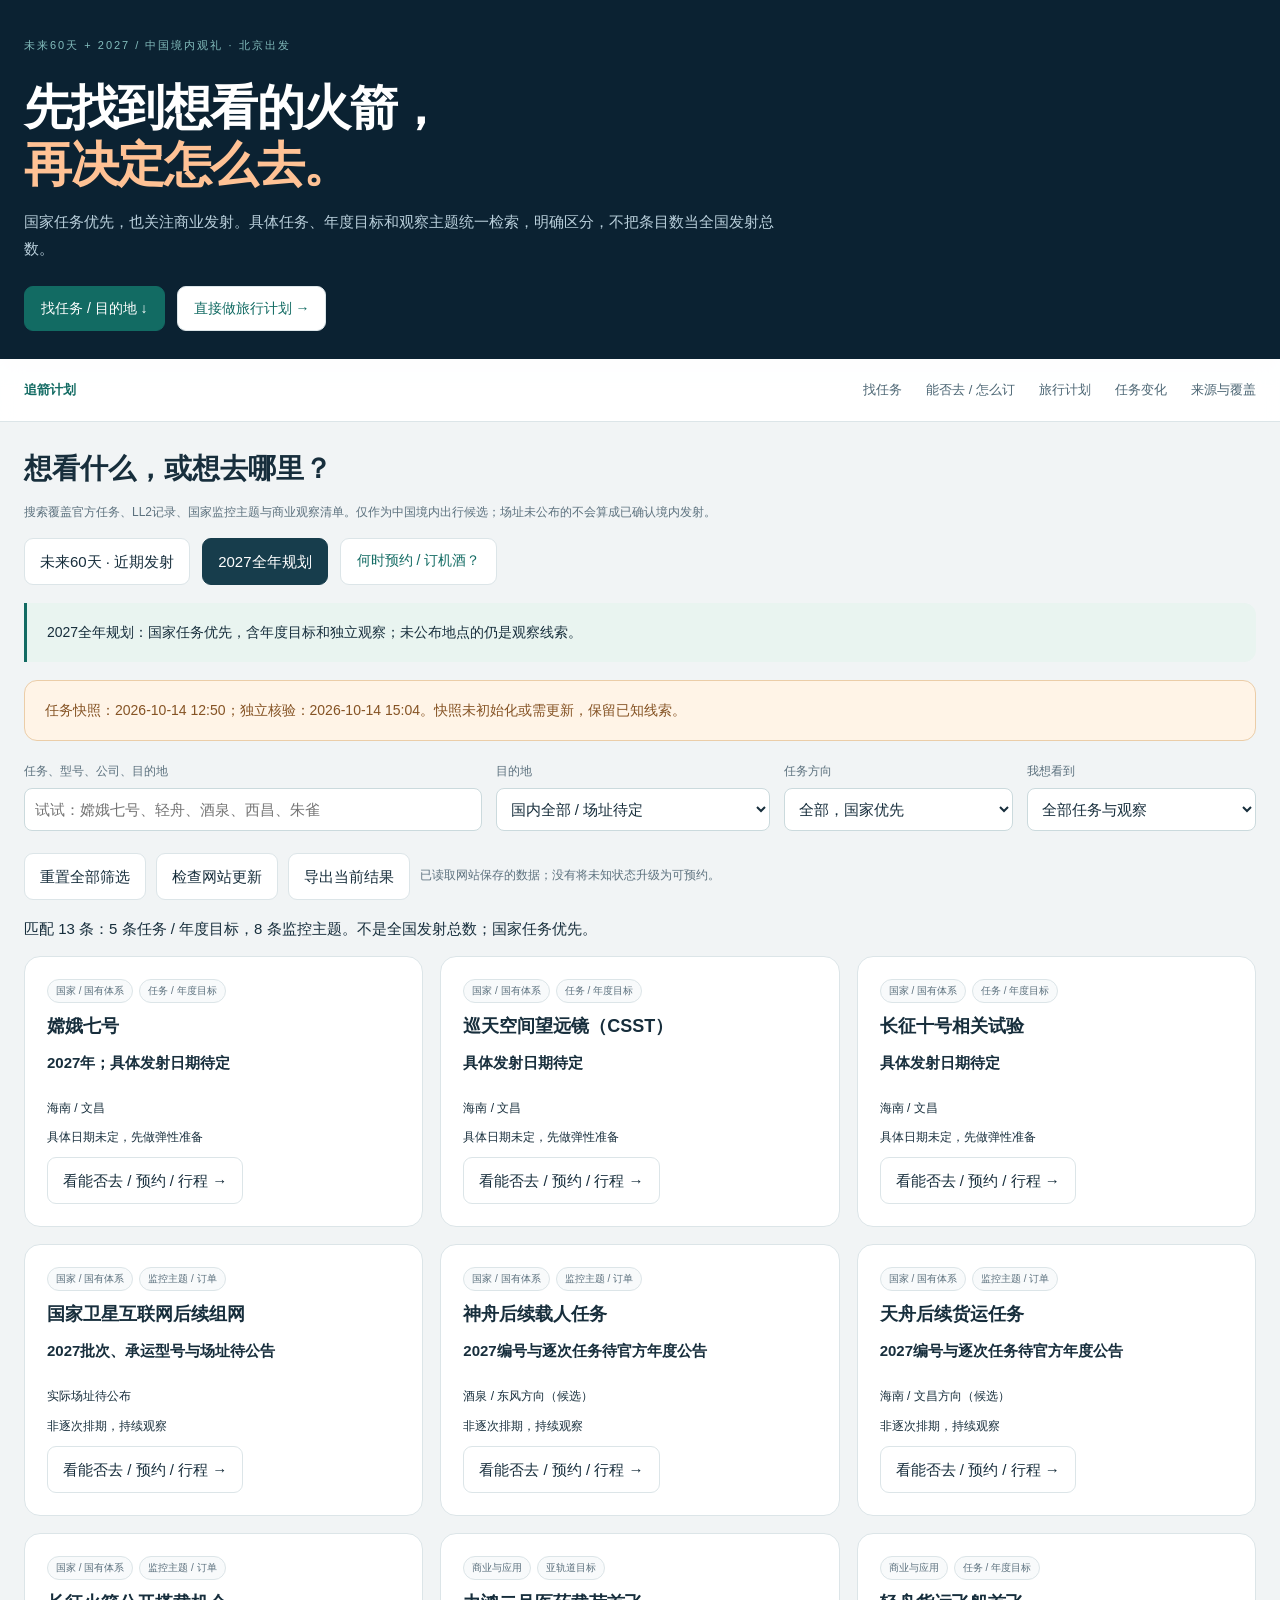
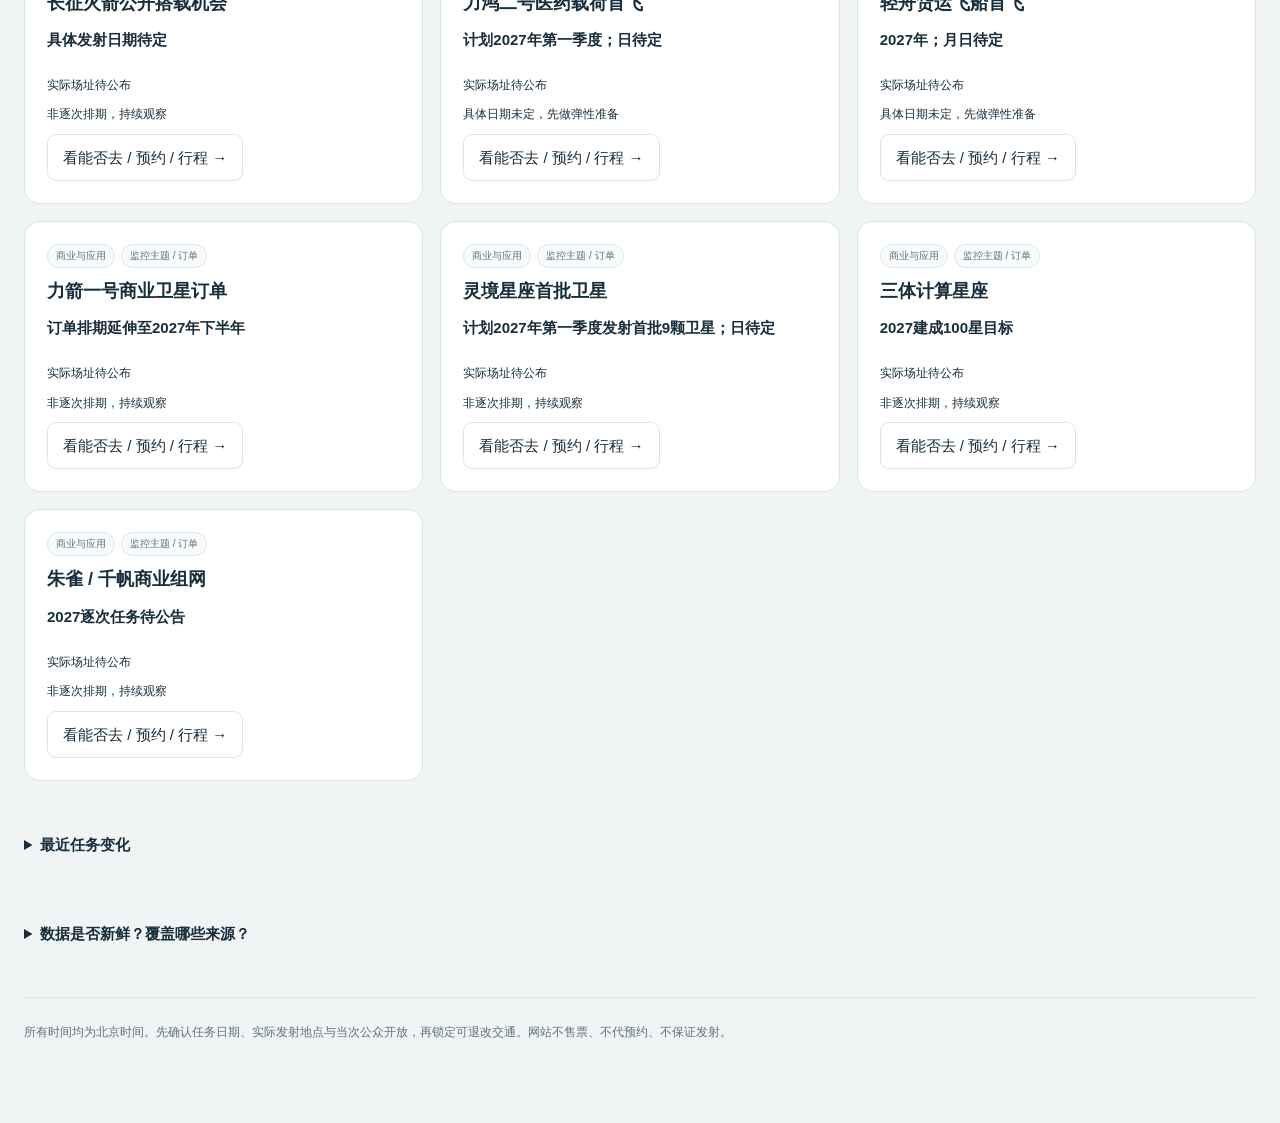
==== commit bfe666ab: "feat: add rolling 60-day domestic launches and staged booking guidance" ====
--- a/index.html
+++ b/index.html
@@ -1,9 +1,10 @@
-<!doctype html><html lang="zh-CN"><head><meta charset="utf-8"><meta name="viewport" content="width=device-width,initial-scale=1"><meta name="description" content="找到2027中国发射任务，核实能否观礼，再规划北京出发的旅行。国家任务优先，含商业与待定观察。"><title>追箭计划 | 找任务 · 看能否去 · 安排旅行</title><link rel="stylesheet" href="./assets/site.css"><script src="./assets/monitor.js" defer></script><script src="./assets/explorer.js" defer></script></head><body>
-<header class="hero compact-hero"><div class="wrap"><div class="eyebrow">2027 / 中国境内观礼 · 北京出发</div><h1>先找到想看的火箭，<br><em>再决定怎么去。</em></h1><p>国家任务优先，也关注商业发射。具体任务、年度目标和观察主题统一检索，明确区分，不把条目数当全国发射总数。</p><div class="actions"><a class="button-link primary" href="#launch-monitor">找任务 / 目的地 ↓</a><a class="button-link" href="./guide.html#trip-planner">直接做旅行计划 →</a></div></div></header>
+<!doctype html><html lang="zh-CN"><head><meta charset="utf-8"><meta name="viewport" content="width=device-width,initial-scale=1"><meta name="description" content="找到未来60天与2027中国发射任务，核实能否观礼，再规划北京出发的旅行。国家任务优先，含商业与待定观察。"><title>追箭计划 | 找任务 · 看能否去 · 安排旅行</title><link rel="stylesheet" href="./assets/site.css"><script src="./assets/monitor.js" defer></script><script src="./assets/explorer.js" defer></script></head><body>
+<header class="hero compact-hero"><div class="wrap"><div class="eyebrow">未来60天 + 2027 / 中国境内观礼 · 北京出发</div><h1>先找到想看的火箭，<br><em>再决定怎么去。</em></h1><p>国家任务优先，也关注商业发射。具体任务、年度目标和观察主题统一检索，明确区分，不把条目数当全国发射总数。</p><div class="actions"><a class="button-link primary" href="#launch-monitor">找任务 / 目的地 ↓</a><a class="button-link" href="./guide.html#trip-planner">直接做旅行计划 →</a></div></div></header>
 <nav class="topnav"><div class="wrap"><a class="brand" href="./">追箭计划</a><a href="#launch-monitor">找任务</a><a href="#destination-result">能否去 / 怎么订</a><a href="./guide.html#trip-planner">旅行计划</a><a href="#changes">任务变化</a><a href="#monitor-sources">来源与覆盖</a></div></nav>
 <main class="wrap content"><noscript><style>#launch-monitor,#mission-detail,#changes,#monitor-sources{display:none}</style><section class="panel"><h2>无需JavaScript也能继续规划</h2><p>筛选和交互详情需要JavaScript。嫦娥七号已获载荷合作方官方2027年度依据，具体日期待定；其他线索不等于已定发次。</p><p><a href="./guide.html#trip-planner">打开完整旅行手册</a> · <a href="./guide.html#booking-routes">查看酒泉、西昌、海南预约渠道</a> · <a href="./guide.html#missions">阅读任务与来源</a></p></section></noscript><section id="launch-monitor" class="section"><h2>想看什么，或想去哪里？</h2><p class="source-note">搜索覆盖官方任务、LL2记录、国家监控主题与商业观察清单。仅作为中国境内出行候选；场址未公布的不会算成已确认境内发射。</p>
+<div class="actions" role="group" aria-label="查看时间范围"><button type="button" data-horizon="60" aria-pressed="false">未来60天 · 近期发射</button><button type="button" data-horizon="2027" aria-pressed="true">2027全年规划</button><a class="button-link" href="./guide.html#booking-timing">何时预约 / 订机酒？</a></div><p id="horizon-note" class="note">按北京时间滚动，具体日期和待定目标分开。</p>
 <div id="lm-health" class="lm-health lm-warning" role="status">正在读取最后保存的任务与核验记录…</div>
-<div class="finder-controls"><div class="field wide"><label for="lm-search">任务、型号、公司、目的地</label><input id="lm-search" type="search" placeholder="试试：嫦娥七号、轻舟、酒泉、西昌、朱雀" autocomplete="off"></div><div class="field"><label for="site-filter">目的地</label><select id="site-filter"><option value="">国内全部 / 场址待定</option><option value="hainan">海南 / 文昌</option><option value="jiuquan">酒泉 / 东风</option><option value="xichang">西昌</option><option value="taiyuan">太原</option><option value="sea">海上 / 海阳相关</option><option value="unknown">场址尚未公布</option></select></div><div class="field"><label for="kind-filter">任务方向</label><select id="kind-filter"><option value="">全部，国家优先</option><option value="national">国家任务 / 国有体系</option><option value="commercial">商业任务与应用</option><option value="other">属性未分类 / 国资关联</option></select></div><div class="field"><label for="stage-filter">我想看到</label><select id="stage-filter"><option value="">全部任务与观察</option><option value="dated">有具体日期的任务</option><option value="annual">年度 / 季度目标</option><option value="topic">订单 / 组网 / 监控主题</option></select></div></div>
+<div class="finder-controls"><div class="field wide"><label for="lm-search">任务、型号、公司、目的地</label><input id="lm-search" type="search" placeholder="试试：嫦娥七号、轻舟、酒泉、西昌、朱雀" autocomplete="off"></div><div class="field"><label for="site-filter">目的地</label><select id="site-filter"><option value="">国内全部 / 场址待定</option><option value="hainan">海南 / 文昌</option><option value="jiuquan">酒泉 / 东风</option><option value="xichang">西昌</option><option value="taiyuan">太原</option><option value="sea">海上 / 海阳相关</option><option value="unknown">场址尚未公布</option></select></div><div class="field"><label for="kind-filter">任务方向</label><select id="kind-filter"><option value="">全部，国家优先</option><option value="national">国家任务 / 国有体系</option><option value="commercial">商业任务与应用</option><option value="other">属性未分类 / 国资关联</option></select></div><div class="field"><label for="stage-filter">我想看到</label><select id="stage-filter"><option value="">全部任务与观察</option><option value="dated">有具体日期的任务</option><option value="overlap">窗口重叠 / 待定候选（近期）</option><option value="annual">年度 / 季度目标</option><option value="topic">订单 / 组网 / 监控主题</option></select></div></div>
 <div class="lm-toolbar"><button id="lm-clear" type="button">重置全部筛选</button><button id="lm-refresh" type="button">检查网站更新</button><button id="lm-export" type="button">导出当前结果</button><span id="lm-feedback" class="source-note" role="status"></span></div>
 <p id="lm-count" aria-live="polite"></p><div id="destination-result"></div><div id="lm-cards" class="lm-cards"></div><div id="lm-empty" class="lm-empty" hidden><h3>没有匹配的任务或观察项</h3><p>未收录不代表没有计划。可减少筛选，或先查看目的地的观礼预约与旅行条件。</p><button id="empty-reset" type="button">重置筛选，查看全部</button><a class="button-link" href="./guide.html#trip-planner">先按目的地规划 →</a></div>
 </section>
--- a/assets/site.css
+++ b/assets/site.css
@@ -2,3 +2,5 @@
 
 /* Task finder: the first interaction is search, not a stack of research panels. */
 .compact-hero{padding:36px 0 28px}.compact-hero h1{font-size:clamp(30px,5vw,48px);line-height:1.2}.compact-hero p{max-width:760px}.finder-controls{display:grid;grid-template-columns:2fr 1.2fr 1fr 1fr;gap:14px;margin:20px 0}.finder-controls input,.finder-controls select{width:100%;min-width:0}.finder-card{display:flex;flex-direction:column;gap:8px}.finder-card h3{margin:3px 0}.finder-card .actions{margin-top:auto}.finder-card .small{margin:0}.destination-result{padding:18px;border:1px solid var(--line,#d3d9de);border-radius:14px;margin:16px 0;background:var(--paper,#fff)}.detail-grid{display:grid;grid-template-columns:1fr 1fr;gap:20px;margin-top:18px}#detail-heading:focus{outline:2px solid #bd4b31;outline-offset:5px}summary{cursor:pointer;font-weight:700;padding:12px 0}[hidden]{display:none!important}.readiness{font-weight:700;border-left:4px solid #bd4b31;padding:10px 14px;background:#fff4dc}.detail-sources{overflow-wrap:anywhere}button:focus-visible,a:focus-visible,input:focus-visible,select:focus-visible{outline:3px solid #1c6885;outline-offset:3px}@media(max-width:760px){.finder-controls{grid-template-columns:1fr 1fr}.finder-controls .wide{grid-column:1/-1}.detail-grid{grid-template-columns:1fr}.compact-hero{padding:26px 0}.finder-card .actions{display:grid;grid-template-columns:1fr}.lm-toolbar{gap:10px}.topnav .wrap{overflow-x:auto;flex-wrap:nowrap}.topnav a{white-space:nowrap}}
+
+[data-horizon][aria-pressed="true"]{background:#173d4c;color:white;border-color:#173d4c}
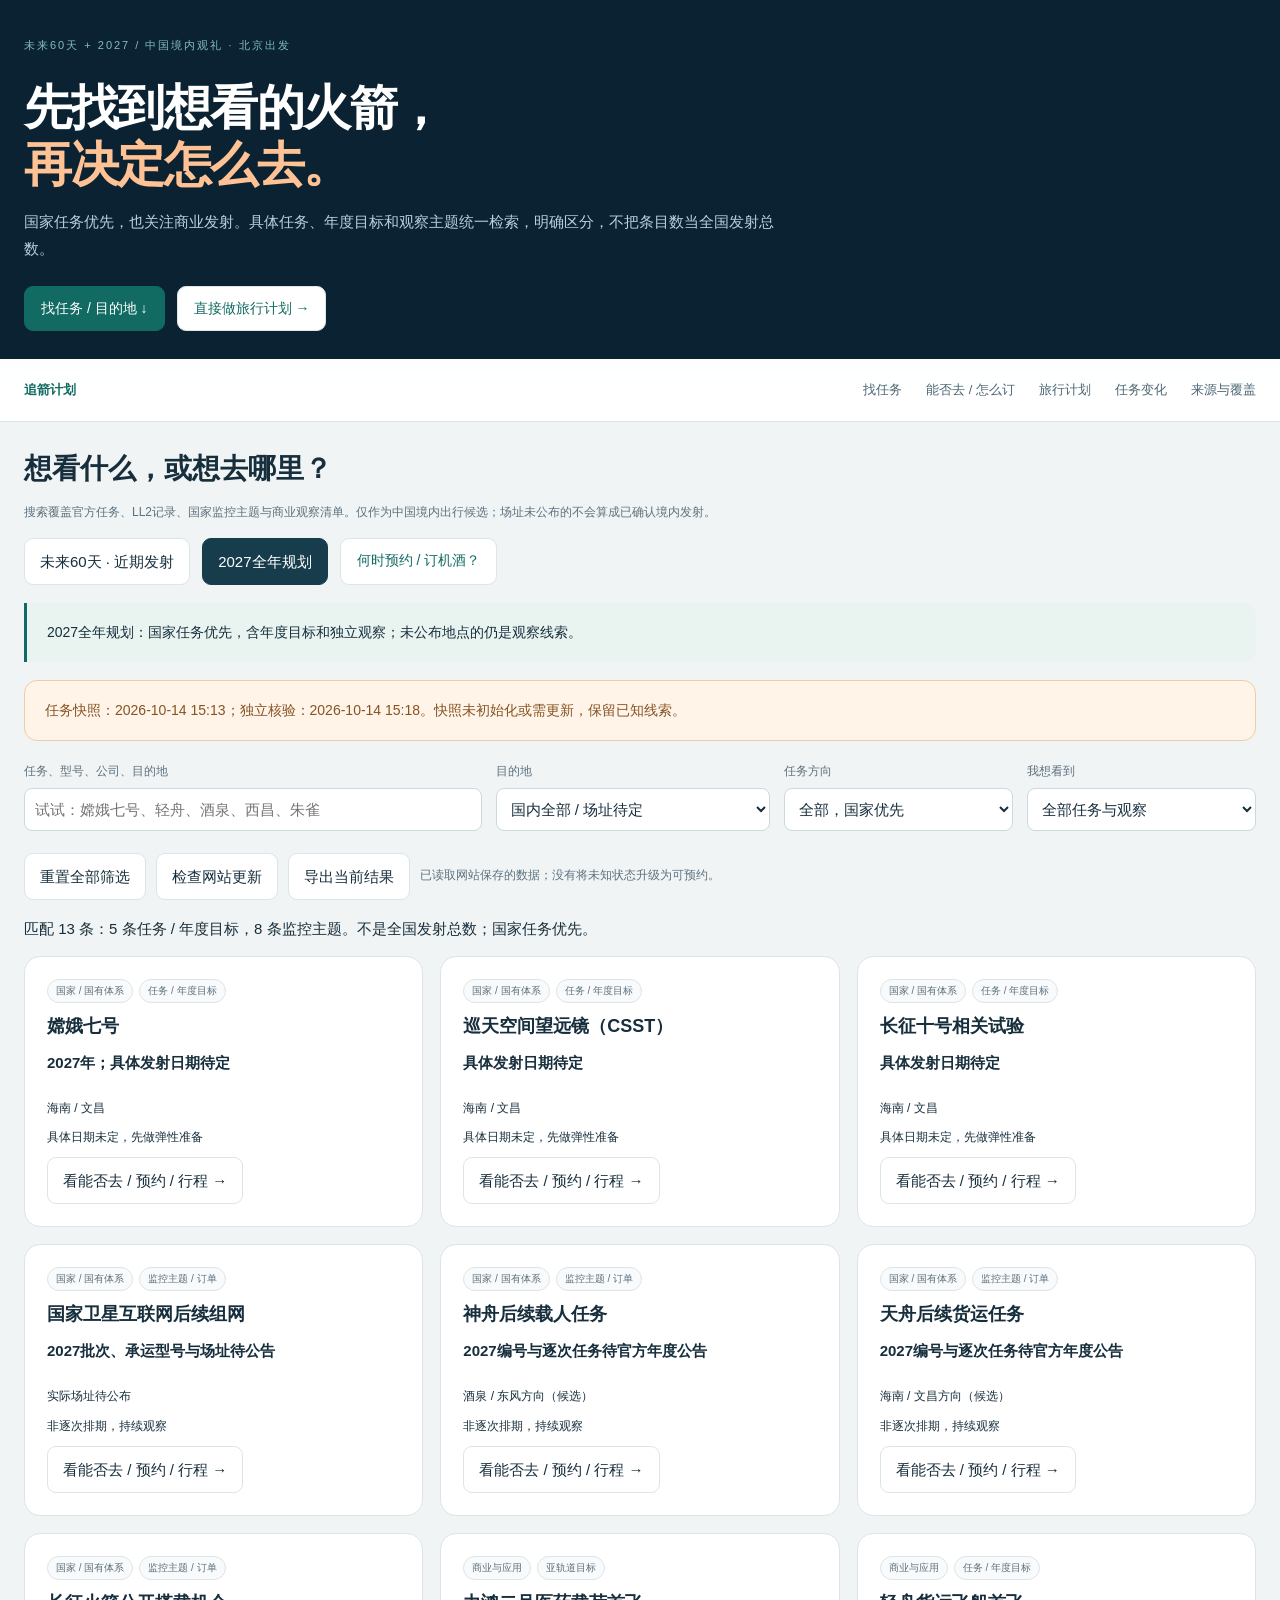
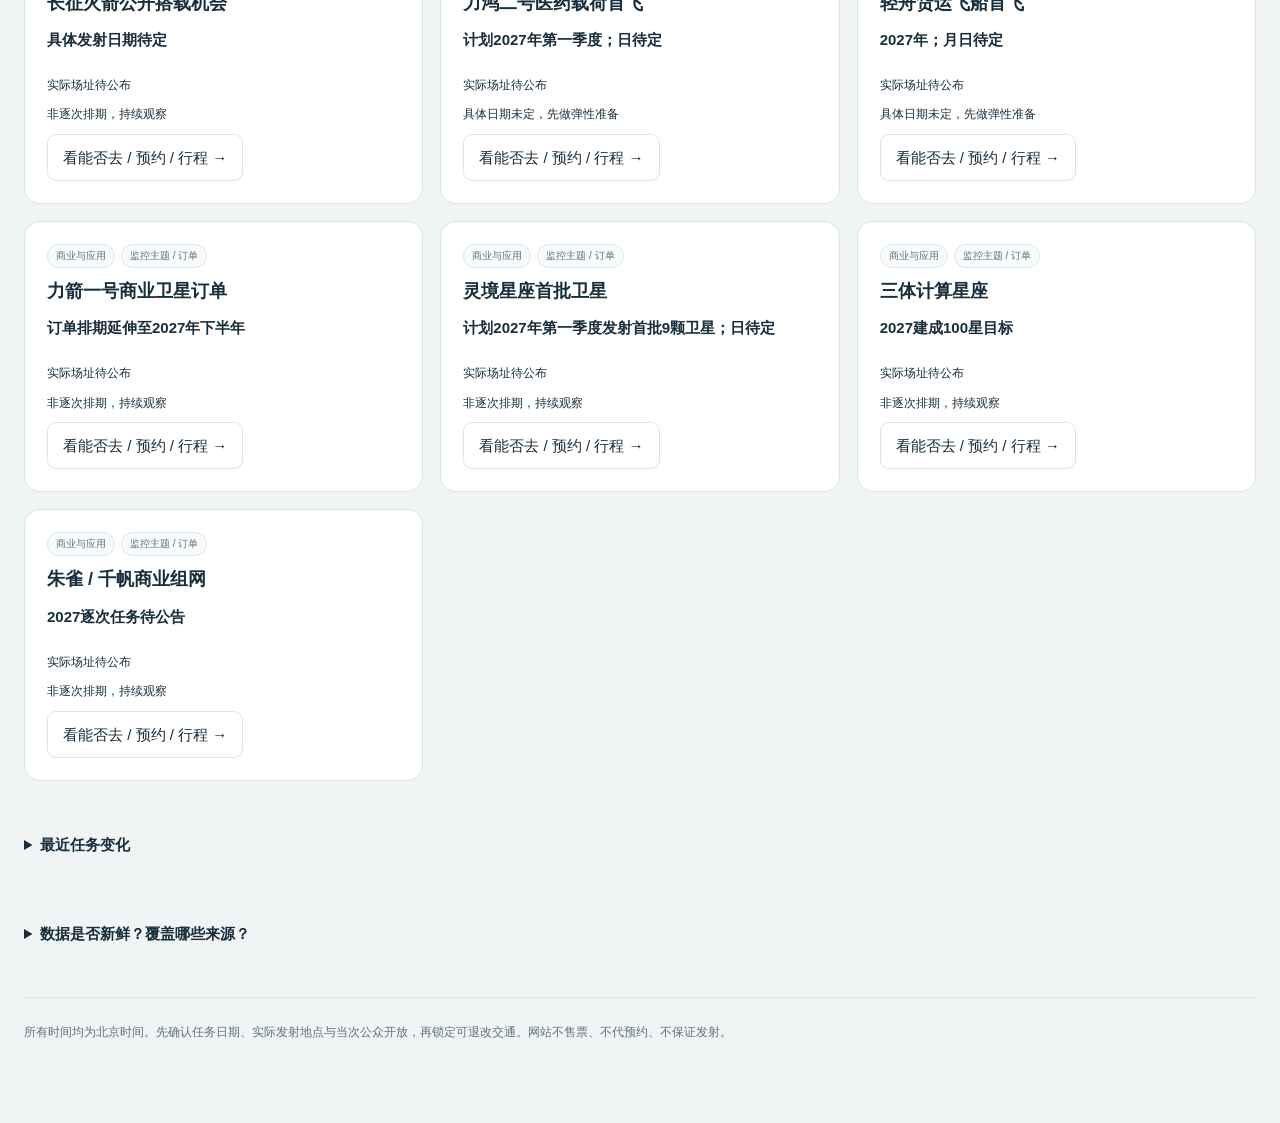
==== commit 2c1b778d: "feat: add evidence-based near-term assessments and advance booking preparation" ====
--- a/index.html
+++ b/index.html
@@ -4,7 +4,7 @@
 <main class="wrap content"><noscript><style>#launch-monitor,#mission-detail,#changes,#monitor-sources{display:none}</style><section class="panel"><h2>无需JavaScript也能继续规划</h2><p>筛选和交互详情需要JavaScript。嫦娥七号已获载荷合作方官方2027年度依据，具体日期待定；其他线索不等于已定发次。</p><p><a href="./guide.html#trip-planner">打开完整旅行手册</a> · <a href="./guide.html#booking-routes">查看酒泉、西昌、海南预约渠道</a> · <a href="./guide.html#missions">阅读任务与来源</a></p></section></noscript><section id="launch-monitor" class="section"><h2>想看什么，或想去哪里？</h2><p class="source-note">搜索覆盖官方任务、LL2记录、国家监控主题与商业观察清单。仅作为中国境内出行候选；场址未公布的不会算成已确认境内发射。</p>
 <div class="actions" role="group" aria-label="查看时间范围"><button type="button" data-horizon="60" aria-pressed="false">未来60天 · 近期发射</button><button type="button" data-horizon="2027" aria-pressed="true">2027全年规划</button><a class="button-link" href="./guide.html#booking-timing">何时预约 / 订机酒？</a></div><p id="horizon-note" class="note">按北京时间滚动，具体日期和待定目标分开。</p>
 <div id="lm-health" class="lm-health lm-warning" role="status">正在读取最后保存的任务与核验记录…</div>
-<div class="finder-controls"><div class="field wide"><label for="lm-search">任务、型号、公司、目的地</label><input id="lm-search" type="search" placeholder="试试：嫦娥七号、轻舟、酒泉、西昌、朱雀" autocomplete="off"></div><div class="field"><label for="site-filter">目的地</label><select id="site-filter"><option value="">国内全部 / 场址待定</option><option value="hainan">海南 / 文昌</option><option value="jiuquan">酒泉 / 东风</option><option value="xichang">西昌</option><option value="taiyuan">太原</option><option value="sea">海上 / 海阳相关</option><option value="unknown">场址尚未公布</option></select></div><div class="field"><label for="kind-filter">任务方向</label><select id="kind-filter"><option value="">全部，国家优先</option><option value="national">国家任务 / 国有体系</option><option value="commercial">商业任务与应用</option><option value="other">属性未分类 / 国资关联</option></select></div><div class="field"><label for="stage-filter">我想看到</label><select id="stage-filter"><option value="">全部任务与观察</option><option value="dated">有具体日期的任务</option><option value="overlap">窗口重叠 / 待定候选（近期）</option><option value="annual">年度 / 季度目标</option><option value="topic">订单 / 组网 / 监控主题</option></select></div></div>
+<div class="finder-controls"><div class="field wide"><label for="lm-search">任务、型号、公司、目的地</label><input id="lm-search" type="search" placeholder="试试：嫦娥七号、轻舟、酒泉、西昌、朱雀" autocomplete="off"></div><div class="field"><label for="site-filter">目的地</label><select id="site-filter"><option value="">国内全部 / 场址待定</option><option value="hainan">海南 / 文昌</option><option value="jiuquan">酒泉 / 东风</option><option value="xichang">西昌</option><option value="taiyuan">太原</option><option value="sea">海上 / 海阳相关</option><option value="unknown">场址尚未公布</option></select></div><div class="field"><label for="kind-filter">任务方向</label><select id="kind-filter"><option value="">全部，国家优先</option><option value="national">国家任务 / 国有体系</option><option value="commercial">商业任务与应用</option><option value="other">属性未分类 / 国资关联</option></select></div><div class="field"><label for="stage-filter">我想看到</label><select id="stage-filter"><option value="">全部任务与观察</option><option value="dated">有具体日期的任务</option><option value="inference">线索研判 · 值得提前关注</option><option value="overlap">窗口重叠 / 待定候选（近期）</option><option value="annual">年度 / 季度目标</option><option value="topic">订单 / 组网 / 监控主题</option></select></div></div>
 <div class="lm-toolbar"><button id="lm-clear" type="button">重置全部筛选</button><button id="lm-refresh" type="button">检查网站更新</button><button id="lm-export" type="button">导出当前结果</button><span id="lm-feedback" class="source-note" role="status"></span></div>
 <p id="lm-count" aria-live="polite"></p><div id="destination-result"></div><div id="lm-cards" class="lm-cards"></div><div id="lm-empty" class="lm-empty" hidden><h3>没有匹配的任务或观察项</h3><p>未收录不代表没有计划。可减少筛选，或先查看目的地的观礼预约与旅行条件。</p><button id="empty-reset" type="button">重置筛选，查看全部</button><a class="button-link" href="./guide.html#trip-planner">先按目的地规划 →</a></div>
 </section>
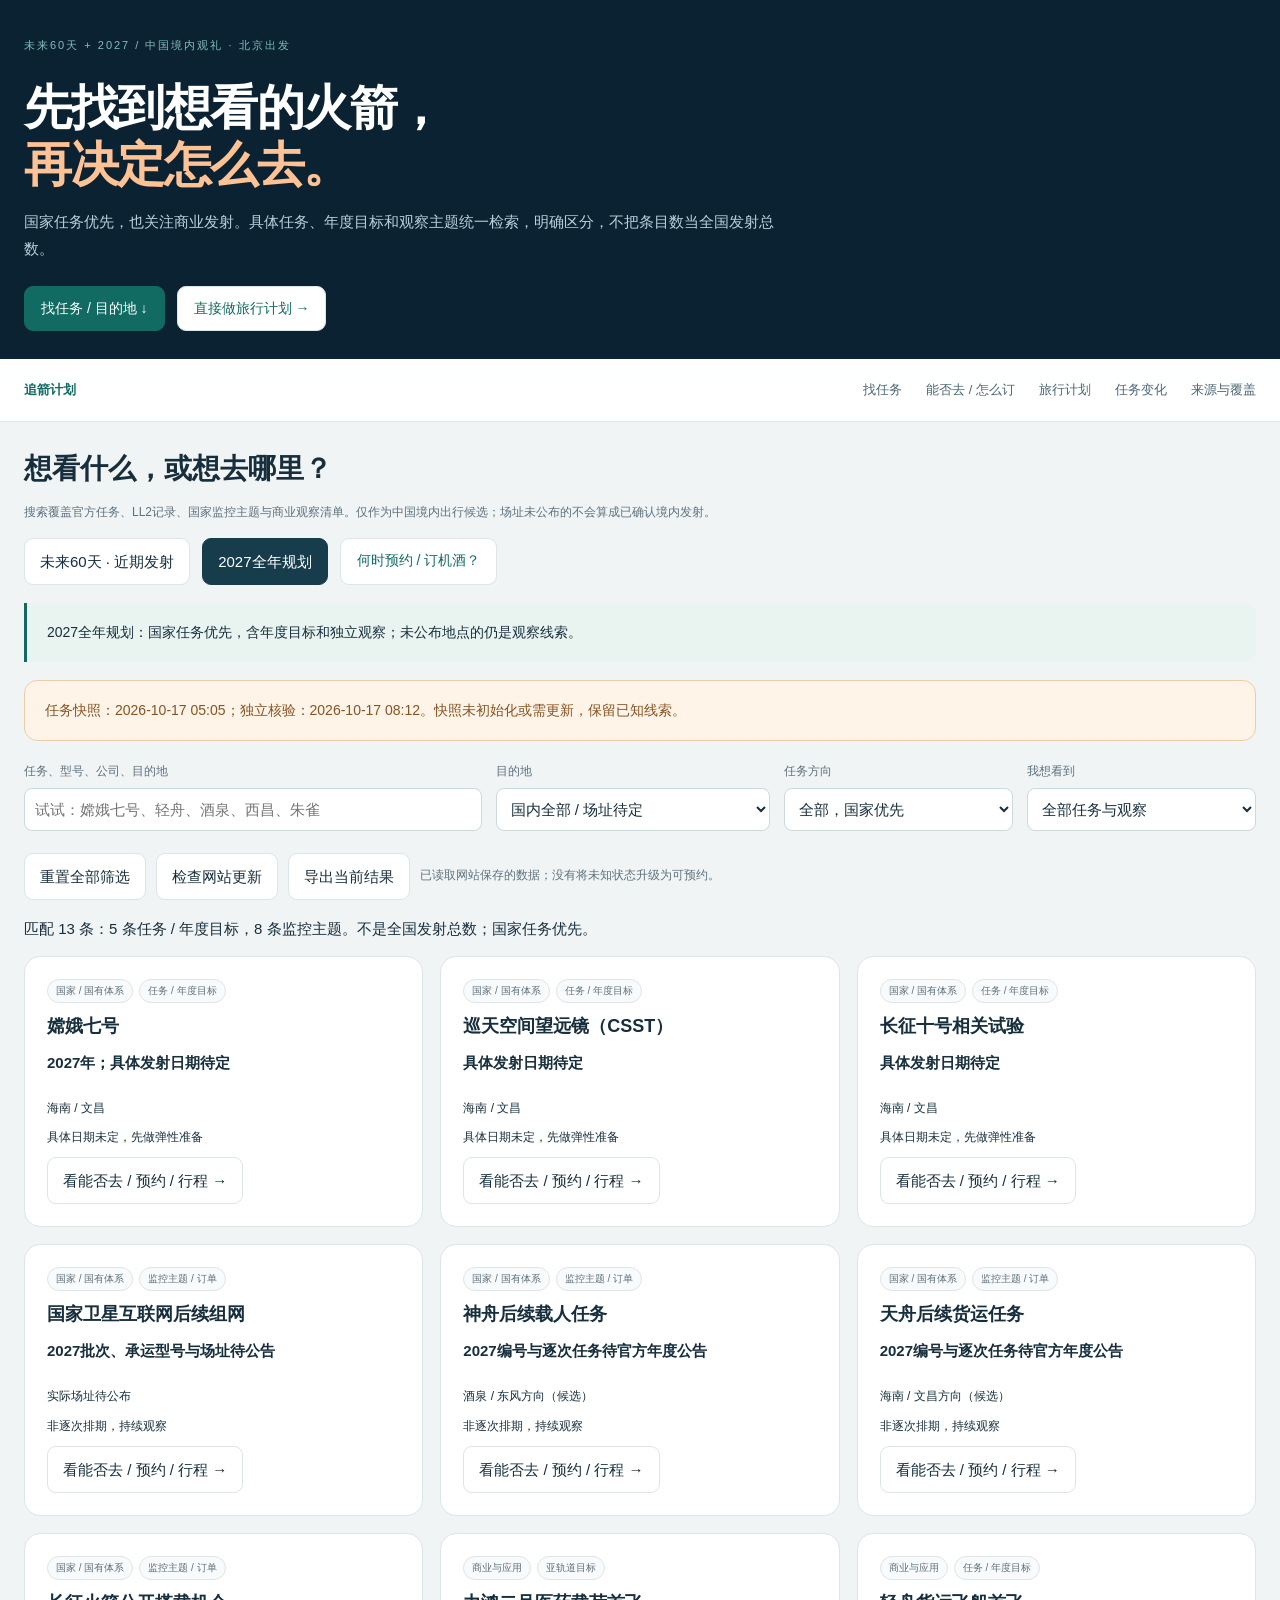
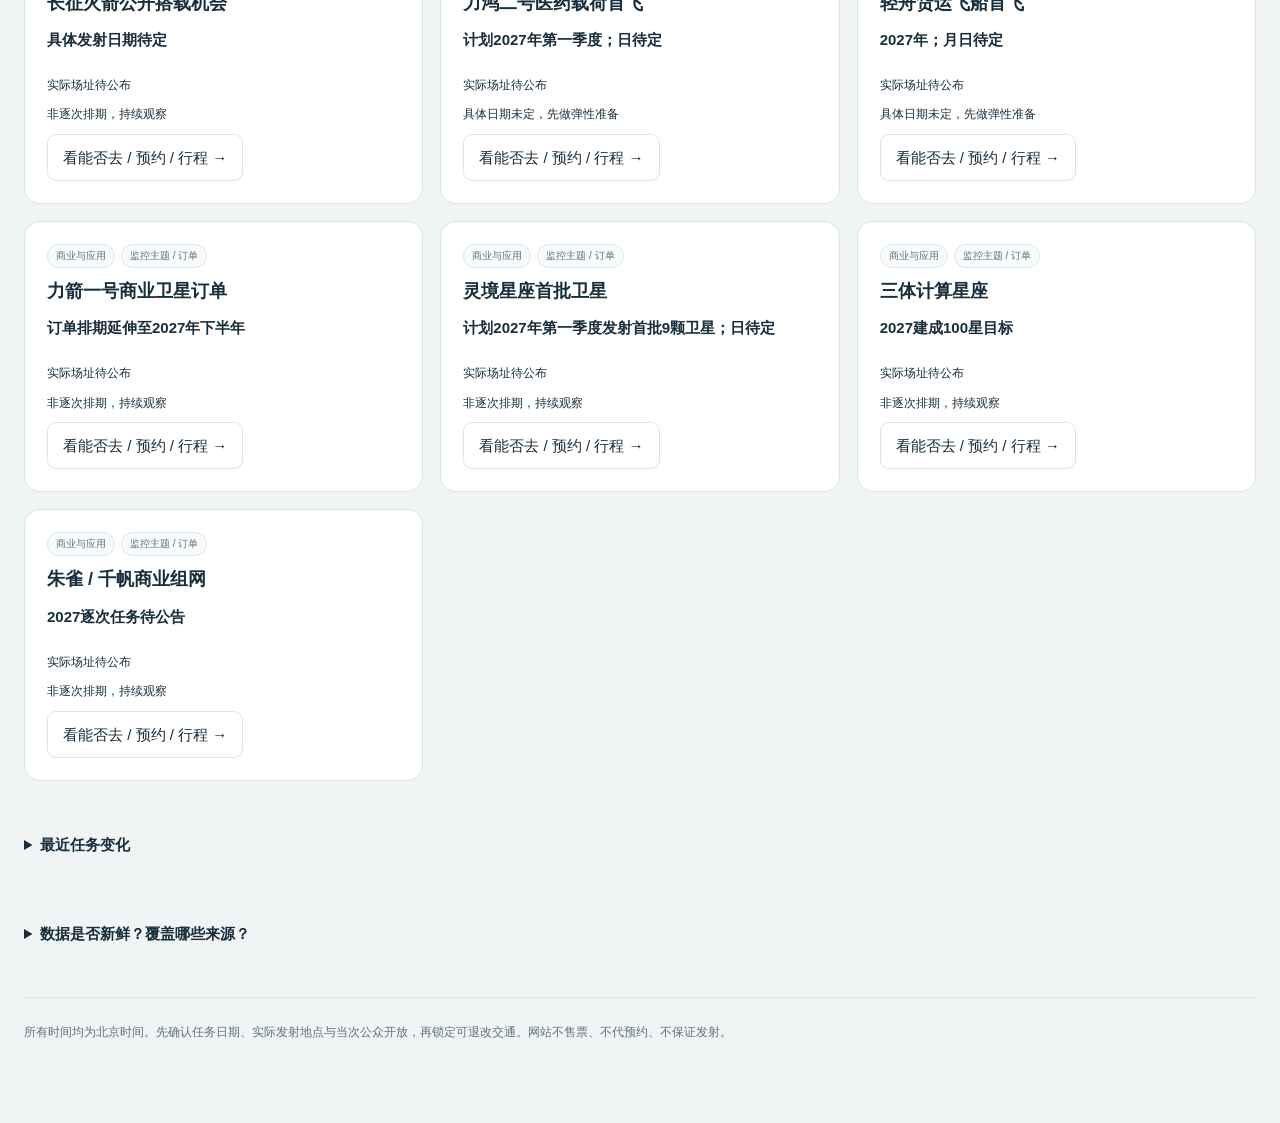
==== commit 89f1788b: "Add sourced Rizhao launch window and local viewing travel guidance" ====
--- a/index.html
+++ b/index.html
@@ -4,7 +4,7 @@
 <main class="wrap content"><noscript><style>#launch-monitor,#mission-detail,#changes,#monitor-sources{display:none}</style><section class="panel"><h2>无需JavaScript也能继续规划</h2><p>筛选和交互详情需要JavaScript。嫦娥七号已获载荷合作方官方2027年度依据，具体日期待定；其他线索不等于已定发次。</p><p><a href="./guide.html#trip-planner">打开完整旅行手册</a> · <a href="./guide.html#booking-routes">查看酒泉、西昌、海南预约渠道</a> · <a href="./guide.html#missions">阅读任务与来源</a></p></section></noscript><section id="launch-monitor" class="section"><h2>想看什么，或想去哪里？</h2><p class="source-note">搜索覆盖官方任务、LL2记录、国家监控主题与商业观察清单。仅作为中国境内出行候选；场址未公布的不会算成已确认境内发射。</p>
 <div class="actions" role="group" aria-label="查看时间范围"><button type="button" data-horizon="60" aria-pressed="false">未来60天 · 近期发射</button><button type="button" data-horizon="2027" aria-pressed="true">2027全年规划</button><a class="button-link" href="./guide.html#booking-timing">何时预约 / 订机酒？</a></div><p id="horizon-note" class="note">按北京时间滚动，具体日期和待定目标分开。</p>
 <div id="lm-health" class="lm-health lm-warning" role="status">正在读取最后保存的任务与核验记录…</div>
-<div class="finder-controls"><div class="field wide"><label for="lm-search">任务、型号、公司、目的地</label><input id="lm-search" type="search" placeholder="试试：嫦娥七号、轻舟、酒泉、西昌、朱雀" autocomplete="off"></div><div class="field"><label for="site-filter">目的地</label><select id="site-filter"><option value="">国内全部 / 场址待定</option><option value="hainan">海南 / 文昌</option><option value="jiuquan">酒泉 / 东风</option><option value="xichang">西昌</option><option value="taiyuan">太原</option><option value="sea">海上 / 海阳相关</option><option value="unknown">场址尚未公布</option></select></div><div class="field"><label for="kind-filter">任务方向</label><select id="kind-filter"><option value="">全部，国家优先</option><option value="national">国家任务 / 国有体系</option><option value="commercial">商业任务与应用</option><option value="other">属性未分类 / 国资关联</option></select></div><div class="field"><label for="stage-filter">我想看到</label><select id="stage-filter"><option value="">全部任务与观察</option><option value="dated">有具体日期的任务</option><option value="inference">线索研判 · 值得提前关注</option><option value="overlap">窗口重叠 / 待定候选（近期）</option><option value="annual">年度 / 季度目标</option><option value="topic">订单 / 组网 / 监控主题</option></select></div></div>
+<div class="finder-controls"><div class="field wide"><label for="lm-search">任务、型号、公司、目的地</label><input id="lm-search" type="search" placeholder="试试：嫦娥七号、轻舟、酒泉、西昌、朱雀" autocomplete="off"></div><div class="field"><label for="site-filter">目的地</label><select id="site-filter"><option value="">国内全部 / 场址待定</option><option value="hainan">海南 / 文昌</option><option value="jiuquan">酒泉 / 东风</option><option value="xichang">西昌</option><option value="taiyuan">太原</option><option value="sea">海上 / 日照等</option><option value="unknown">场址尚未公布</option></select></div><div class="field"><label for="kind-filter">任务方向</label><select id="kind-filter"><option value="">全部，国家优先</option><option value="national">国家任务 / 国有体系</option><option value="commercial">商业任务与应用</option><option value="other">属性未分类 / 国资关联</option></select></div><div class="field"><label for="stage-filter">我想看到</label><select id="stage-filter"><option value="">全部任务与观察</option><option value="dated">有具体日期的任务</option><option value="inference">线索研判 · 值得提前关注</option><option value="overlap">窗口重叠 / 待定候选（近期）</option><option value="annual">年度 / 季度目标</option><option value="topic">订单 / 组网 / 监控主题</option></select></div></div>
 <div class="lm-toolbar"><button id="lm-clear" type="button">重置全部筛选</button><button id="lm-refresh" type="button">检查网站更新</button><button id="lm-export" type="button">导出当前结果</button><span id="lm-feedback" class="source-note" role="status"></span></div>
 <p id="lm-count" aria-live="polite"></p><div id="destination-result"></div><div id="lm-cards" class="lm-cards"></div><div id="lm-empty" class="lm-empty" hidden><h3>没有匹配的任务或观察项</h3><p>未收录不代表没有计划。可减少筛选，或先查看目的地的观礼预约与旅行条件。</p><button id="empty-reset" type="button">重置筛选，查看全部</button><a class="button-link" href="./guide.html#trip-planner">先按目的地规划 →</a></div>
 </section>
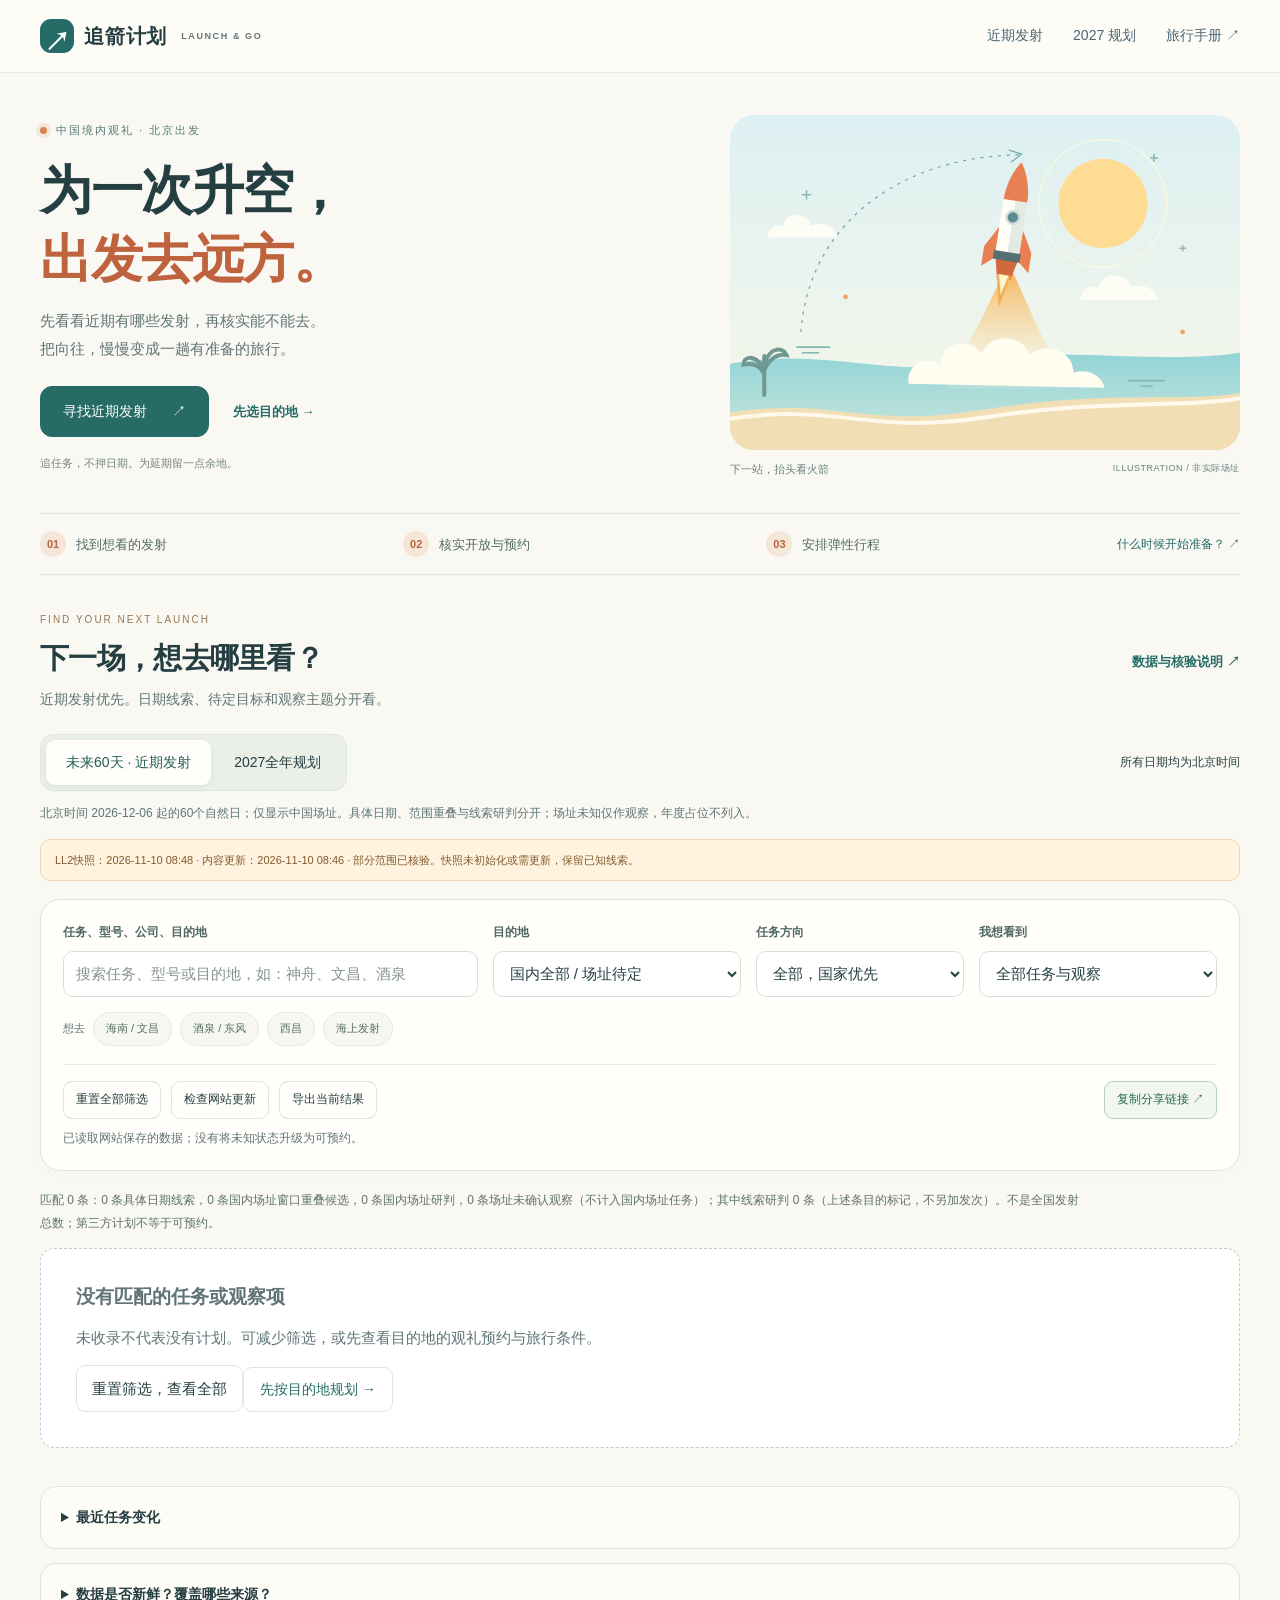
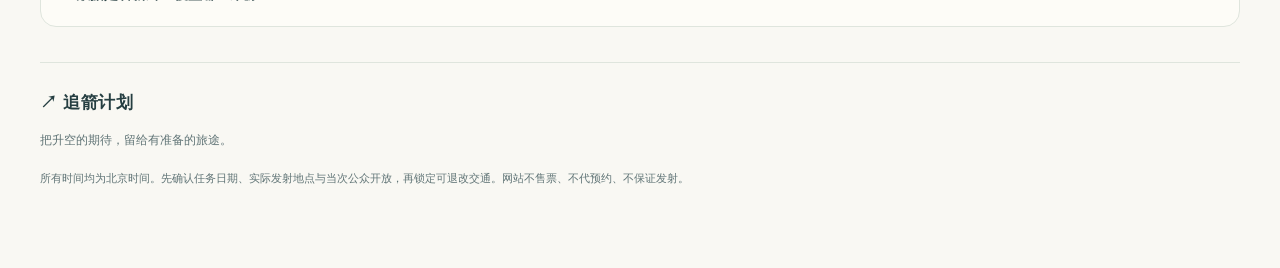
==== commit 4b01e34a: "Redesign launch discovery as a bright, near-term travel journal Keep 60-day and 2027 planning, sourc" ====
--- a/index.html
+++ b/index.html
@@ -1,15 +1,16 @@
-<!doctype html><html lang="zh-CN"><head><meta charset="utf-8"><meta name="viewport" content="width=device-width,initial-scale=1"><meta name="description" content="找到未来60天与2027中国发射任务，核实能否观礼，再规划北京出发的旅行。国家任务优先，含商业与待定观察。"><title>追箭计划 | 找任务 · 看能否去 · 安排旅行</title><link rel="stylesheet" href="./assets/site.css"><script src="./assets/monitor.js" defer></script><script src="./assets/explorer.js" defer></script></head><body>
-<header class="hero compact-hero"><div class="wrap"><div class="eyebrow">未来60天 + 2027 / 中国境内观礼 · 北京出发</div><h1>先找到想看的火箭，<br><em>再决定怎么去。</em></h1><p>国家任务优先，也关注商业发射。具体任务、年度目标和观察主题统一检索，明确区分，不把条目数当全国发射总数。</p><div class="actions"><a class="button-link primary" href="#launch-monitor">找任务 / 目的地 ↓</a><a class="button-link" href="./guide.html#trip-planner">直接做旅行计划 →</a></div></div></header>
-<nav class="topnav"><div class="wrap"><a class="brand" href="./">追箭计划</a><a href="#launch-monitor">找任务</a><a href="#destination-result">能否去 / 怎么订</a><a href="./guide.html#trip-planner">旅行计划</a><a href="#changes">任务变化</a><a href="#monitor-sources">来源与覆盖</a></div></nav>
-<main class="wrap content"><noscript><style>#launch-monitor,#mission-detail,#changes,#monitor-sources{display:none}</style><section class="panel"><h2>无需JavaScript也能继续规划</h2><p>筛选和交互详情需要JavaScript。嫦娥七号已获载荷合作方官方2027年度依据，具体日期待定；其他线索不等于已定发次。</p><p><a href="./guide.html#trip-planner">打开完整旅行手册</a> · <a href="./guide.html#booking-routes">查看酒泉、西昌、海南预约渠道</a> · <a href="./guide.html#missions">阅读任务与来源</a></p></section></noscript><section id="launch-monitor" class="section"><h2>想看什么，或想去哪里？</h2><p class="source-note">搜索覆盖官方任务、LL2记录、国家监控主题与商业观察清单。仅作为中国境内出行候选；场址未公布的不会算成已确认境内发射。</p>
-<div class="actions" role="group" aria-label="查看时间范围"><button type="button" data-horizon="60" aria-pressed="false">未来60天 · 近期发射</button><button type="button" data-horizon="2027" aria-pressed="true">2027全年规划</button><a class="button-link" href="./guide.html#booking-timing">何时预约 / 订机酒？</a></div><p id="horizon-note" class="note">按北京时间滚动，具体日期和待定目标分开。</p>
-<div id="lm-health" class="lm-health lm-warning" role="status">正在读取最后保存的任务与核验记录…</div>
-<div class="finder-controls"><div class="field wide"><label for="lm-search">任务、型号、公司、目的地</label><input id="lm-search" type="search" placeholder="试试：嫦娥七号、轻舟、酒泉、西昌、朱雀" autocomplete="off"></div><div class="field"><label for="site-filter">目的地</label><select id="site-filter"><option value="">国内全部 / 场址待定</option><option value="hainan">海南 / 文昌</option><option value="jiuquan">酒泉 / 东风</option><option value="xichang">西昌</option><option value="taiyuan">太原</option><option value="sea">海上 / 日照等</option><option value="unknown">场址尚未公布</option></select></div><div class="field"><label for="kind-filter">任务方向</label><select id="kind-filter"><option value="">全部，国家优先</option><option value="national">国家任务 / 国有体系</option><option value="commercial">商业任务与应用</option><option value="other">属性未分类 / 国资关联</option></select></div><div class="field"><label for="stage-filter">我想看到</label><select id="stage-filter"><option value="">全部任务与观察</option><option value="dated">有具体日期的任务</option><option value="inference">线索研判 · 值得提前关注</option><option value="overlap">窗口重叠 / 待定候选（近期）</option><option value="annual">年度 / 季度目标</option><option value="topic">订单 / 组网 / 监控主题</option></select></div></div>
-<div class="lm-toolbar"><button id="lm-clear" type="button">重置全部筛选</button><button id="lm-refresh" type="button">检查网站更新</button><button id="lm-export" type="button">导出当前结果</button><span id="lm-feedback" class="source-note" role="status"></span></div>
-<p id="lm-count" aria-live="polite"></p><div id="destination-result"></div><div id="lm-cards" class="lm-cards"></div><div id="lm-empty" class="lm-empty" hidden><h3>没有匹配的任务或观察项</h3><p>未收录不代表没有计划。可减少筛选，或先查看目的地的观礼预约与旅行条件。</p><button id="empty-reset" type="button">重置筛选，查看全部</button><a class="button-link" href="./guide.html#trip-planner">先按目的地规划 →</a></div>
+<!doctype html><html lang="zh-CN"><head><meta charset="utf-8"><meta name="viewport" content="width=device-width,initial-scale=1"><meta name="theme-color" content="#f9f8f3"><meta property="og:type" content="website"><meta property="og:title" content="追箭计划 · 为一次升空，出发去远方"><meta property="og:description" content="发现未来60天国内发射线索，核实观礼与预约，规划北京出发的弹性旅行。"><meta name="description" content="找到未来60天与2027中国发射任务，核实能否观礼，再规划北京出发的旅行。国家任务优先，含商业与待定观察。"><title>追箭计划 | 找任务 · 看能否去 · 安排旅行</title><link rel="stylesheet" href="./assets/site.css"><script src="./assets/monitor.js" defer></script><script src="./assets/explorer.js" defer></script></head><body>
+<a class="skip-link" href="#launch-monitor">跳到任务列表</a>
+<nav class="topnav"><div class="wrap"><a class="brand" href="./"><span class="brand-mark" aria-hidden="true">↗</span>追箭计划<span class="brand-sub">LAUNCH & GO</span></a><a href="#launch-monitor">近期发射</a><a href="./?horizon=2027#launch-monitor">2027 规划</a><a href="./guide.html#trip-planner">旅行手册 ↗</a></div></nav><header class="hero compact-hero"><div class="wrap hero-grid"><div class="hero-copy"><div class="eyebrow"><span class="eyebrow-dot"></span> 中国境内观礼 · 北京出发</div><h1>为一次升空，<br><em>出发去远方。</em></h1><p>先看看近期有哪些发射，再核实能不能去。<br class="desktop-break">把向往，慢慢变成一趟有准备的旅行。</p><div class="actions"><a class="button-link primary" href="#launch-monitor">寻找近期发射 <span aria-hidden="true">↗</span></a><a class="text-link" href="./guide.html#trip-planner">先选目的地 →</a></div><p class="hero-footnote">追任务，不押日期。为延期留一点余地。</p></div><figure class="hero-art"><img src="./assets/launch-sky.svg" width="640" height="420" alt="明亮海岸上的火箭升空插画"><figcaption><span>下一站，抬头看火箭</span><span>ILLUSTRATION / 非实际场址</span></figcaption></figure></div></header>
+<div class="wrap journey-strip" aria-label="规划步骤"><span><b>01</b> 找到想看的发射</span><span><b>02</b> 核实开放与预约</span><span><b>03</b> 安排弹性行程</span><a href="./guide.html#booking-timing">什么时候开始准备？ ↗</a></div>
+<main class="wrap content"><noscript><style>#launch-monitor,#mission-detail,#changes,#monitor-sources{display:none}</style><section class="panel"><h2>无需JavaScript也能继续规划</h2><p>筛选和交互详情需要JavaScript。嫦娥七号已获载荷合作方官方2027年度依据，具体日期待定；其他线索不等于已定发次。</p><p><a href="./guide.html#trip-planner">打开完整旅行手册</a> · <a href="./guide.html#booking-routes">查看酒泉、西昌、海南预约渠道</a> · <a href="./guide.html#missions">阅读任务与来源</a></p></section></noscript><section id="launch-monitor" class="section"><div class="section-heading finder-heading"><div><div class="eyebrow">FIND YOUR NEXT LAUNCH</div><h2 id="finder-heading">下一场，想去哪里看？</h2><p>近期发射优先。日期线索、待定目标和观察主题分开看。</p></div><a class="text-link" href="#monitor-sources">数据与核验说明 ↗</a></div>
+<div class="horizon-bar"><div class="horizon-switch" role="group" aria-label="查看时间范围"><button type="button" data-horizon="60" aria-pressed="true">未来60天 · 近期发射</button><button type="button" data-horizon="2027" aria-pressed="false">2027全年规划</button></div><span class="small">所有日期均为北京时间</span></div><p id="horizon-note" class="note">按北京时间滚动，具体日期和待定目标分开。</p>
+<div id="lm-health" class="lm-health lm-warning" role="status">正在读取最后保存的任务与核验记录…</div><div class="finder-surface">
+<div class="finder-controls"><div class="field wide"><label for="lm-search">任务、型号、公司、目的地</label><input id="lm-search" type="search" placeholder="搜索任务、型号或目的地，如：神舟、文昌、酒泉" autocomplete="off"></div><div class="field"><label for="site-filter">目的地</label><select id="site-filter"><option value="">国内全部 / 场址待定</option><option value="hainan">海南 / 文昌</option><option value="jiuquan">酒泉 / 东风</option><option value="xichang">西昌</option><option value="taiyuan">太原</option><option value="sea">海上 / 日照等</option><option value="unknown">场址尚未公布</option></select></div><div class="field"><label for="kind-filter">任务方向</label><select id="kind-filter"><option value="">全部，国家优先</option><option value="national">国家任务 / 国有体系</option><option value="commercial">商业任务与应用</option><option value="other">属性未分类 / 国资关联</option></select></div><div class="field"><label for="stage-filter">我想看到</label><select id="stage-filter"><option value="">全部任务与观察</option><option value="dated">有具体日期的任务</option><option value="inference">线索研判 · 值得提前关注</option><option value="overlap">窗口重叠 / 待定候选（近期）</option><option value="annual">年度 / 季度目标</option><option value="topic">订单 / 组网 / 监控主题</option></select></div></div>
+<div class="destination-shortcuts" role="group" aria-label="快速选择目的地"><span>想去</span><button type="button" data-site-pick="hainan">海南 / 文昌</button><button type="button" data-site-pick="jiuquan">酒泉 / 东风</button><button type="button" data-site-pick="xichang">西昌</button><button type="button" data-site-pick="sea">海上发射</button></div><div class="lm-toolbar"><button id="lm-clear" type="button">重置全部筛选</button><button id="lm-refresh" type="button">检查网站更新</button><button id="lm-export" type="button">导出当前结果</button><button id="lm-share" type="button">复制分享链接 ↗</button><span id="lm-feedback" class="source-note" role="status"></span></div><div id="share-fallback" class="share-fallback" hidden><label for="share-url">自动复制不可用，可选择并复制此链接</label><input id="share-url" type="text" readonly></div></div>
+<p id="lm-count" aria-live="polite"></p><div id="destination-result"></div><div id="lm-cards" class="lm-cards" aria-label="匹配的发射线索"></div><div id="lm-empty" class="lm-empty" hidden><h3>没有匹配的任务或观察项</h3><p>未收录不代表没有计划。可减少筛选，或先查看目的地的观礼预约与旅行条件。</p><button id="empty-reset" type="button">重置筛选，查看全部</button><a class="button-link" href="./guide.html#trip-planner">先按目的地规划 →</a></div>
 </section>
 <section id="mission-detail" class="section panel" hidden aria-labelledby="detail-heading"><button type="button" id="detail-close">关闭详情，返回结果</button><div id="detail-content"></div></section>
 <section id="changes" class="section"><details><summary>最近任务变化</summary><ul id="lm-changes" class="lm-changes"></ul></details></section>
-<section id="monitor-sources" class="section"><details><summary>数据是否新鲜？覆盖哪些来源？</summary><p id="editorial-status"></p><p id="source-count"></p><p id="holiday-status" class="note warn"></p><p>LL2每6小时采集，独立官方核验另外维护。名称相同的官方与LL2记录合并展示，不重复计为两场。研发条件、组网目标和订单不等于逐次排期。当前或往年观礼产品不保证2027有场次或余位。</p><div class="links"><a href="./data/editorial.json">独立核验来源</a><a href="./data/status.json">采集状态</a><a href="https://github.com/StupidYang/Rocket-Launch-Tourism-Planning/actions" target="_blank" rel="noopener noreferrer">运行记录</a></div></details></section>
+<section id="monitor-sources" class="section"><details><summary>数据是否新鲜？覆盖哪些来源？</summary><p id="editorial-status"></p><p id="source-count"></p><p id="holiday-status" class="note warn"></p><p>LL2每6小时采集，独立官方核验另外维护。通过稳定任务ID关联的官方与LL2记录合并展示，不重复计为两场。研发条件、组网目标和订单不等于逐次排期。当前或往年观礼产品不保证2027有场次或余位。</p><div class="links"><a href="./data/editorial.json">独立核验来源</a><a href="./data/status.json">采集状态</a><a href="https://github.com/StupidYang/Rocket-Launch-Tourism-Planning/actions" target="_blank" rel="noopener noreferrer">运行记录</a></div></details></section>
 
-<footer class="footer">所有时间均为北京时间。先确认任务日期、实际发射地点与当次公众开放，再锁定可退改交通。网站不售票、不代预约、不保证发射。</footer></main><script id="launch-seed" type="application/json">__LAUNCH_SEED__</script></body></html>
+<footer class="footer"><a class="brand" href="./">↗ 追箭计划</a><p>把升空的期待，留给有准备的旅途。</p>所有时间均为北京时间。先确认任务日期、实际发射地点与当次公众开放，再锁定可退改交通。网站不售票、不代预约、不保证发射。</footer></main><script id="launch-seed" type="application/json">__LAUNCH_SEED__</script></body></html>
--- a/assets/site.css
+++ b/assets/site.css
@@ -1,6 +1,107 @@
-:root{--bg:#f1f4f5;--paper:#fff;--ink:#172e3c;--muted:#5c717e;--line:#dce5e8;--navy:#0b2232;--teal:#126b63;--orange:#ef955b;--radius:18px}*{box-sizing:border-box}html{scroll-behavior:smooth;scroll-padding-top:85px}body{margin:0;color:var(--ink);background:var(--bg);font-family:-apple-system,BlinkMacSystemFont,'Segoe UI','PingFang SC','Microsoft YaHei',sans-serif;line-height:1.8;font-size:15px}a{color:var(--teal);text-decoration:none}a:hover{text-decoration:underline}button,input,select{font:inherit}button{cursor:pointer;border:1px solid var(--line);background:#fff;color:var(--ink);border-radius:9px;padding:9px 15px}button:disabled{opacity:.4;cursor:default}a:focus-visible,button:focus-visible,input:focus-visible,select:focus-visible{outline:3px solid #339b90;outline-offset:3px}h1,h2,h3,h4{line-height:1.35;margin:0 0 14px}h1{font-size:48px;letter-spacing:-1.5px}h2{font-size:28px}h3{font-size:19px}p{margin:0 0 14px}.wrap{width:min(1240px,calc(100% - 48px));margin:auto}.hero{padding:40px 0 42px;background:var(--navy);color:#fff}.eyebrow{letter-spacing:2px;text-transform:uppercase;font-size:11px;color:#83bdbd;margin-bottom:23px}.hero-grid{display:grid;grid-template-columns:1.5fr 1fr;gap:48px;align-items:center}.hero h1 em{font-style:normal;color:#ffc295}.hero p{color:#bad0dc;max-width:640px}.route{border:1px solid #ffffff26;background:#ffffff06;border-radius:18px;padding:25px}.route strong{display:block;font-size:25px;margin:10px 0}.route p{font-size:13px;margin:0}.actions{display:flex;gap:12px;flex-wrap:wrap}.hero .actions{margin-top:24px}.button-link{display:inline-block;padding:9px 16px;border-radius:9px;border:1px solid var(--line);background:#fff;color:var(--teal);font-size:14px}.button-link.primary{background:var(--teal);border-color:var(--teal);color:white}.topnav{position:sticky;top:0;z-index:20;background:#ffffffef;backdrop-filter:blur(12px);border-bottom:1px solid var(--line)}.topnav .wrap{display:flex;align-items:center;gap:24px;min-height:62px;overflow-x:auto;white-space:nowrap}.topnav a{font-size:13px;color:#4c6674}.topnav .brand{font-weight:750;color:var(--teal);margin-right:auto}.content{padding:28px 0 55px}.section{margin:0 0 38px;scroll-margin-top:84px}.section-heading{display:flex;align-items:flex-start;justify-content:space-between;gap:18px;margin:24px 0}.section-heading p,.muted{color:var(--muted)}.section-heading p{font-size:14px;margin:0;max-width:820px}.small{font-size:12px}.note{border-left:3px solid var(--teal);background:#e9f4f0;padding:17px 20px;border-radius:0 12px 12px 0;font-size:14px;margin:18px 0}.note.warn{background:#fff2e5;border-color:var(--orange);color:#79512f}.grid2{display:grid;grid-template-columns:1fr 1fr;gap:18px}.grid3{display:grid;grid-template-columns:repeat(3,1fr);gap:18px}.panel{background:#fff;border:1px solid var(--line);border-radius:var(--radius);padding:23px}.panel p:last-child{margin:0}.panel .small{color:var(--muted)}.lm-stats{display:grid;grid-template-columns:repeat(4,1fr);gap:15px;margin:24px 0}.lm-stat{border:1px solid var(--line);background:#fff;border-radius:15px;padding:20px}.lm-stat b{font-size:34px;line-height:1.2;display:block;margin:8px 0}.lm-stat span{font-size:12px;color:var(--muted)}.lm-health{padding:17px 20px;border:1px solid #b9dbcd;background:#e9f6f0;color:#225f50;border-radius:13px;font-size:14px}.lm-health.lm-warning{background:#fff4e7;border-color:#ebcda8;color:#855324}.lm-toolbar{display:flex;gap:10px;align-items:center;flex-wrap:wrap;margin:22px 0 15px}.lm-toolbar .active{background:var(--navy);color:white;border-color:var(--navy)}.lm-toolbar .spacer{flex:1}.lm-filters{display:grid;grid-template-columns:2fr repeat(4,1fr);gap:12px;background:white;border:1px solid var(--line);border-radius:14px;padding:18px}.field{min-width:0;display:flex;flex-direction:column;gap:5px}.field label{font-size:12px;color:var(--muted)}.field input,.field select{height:43px;width:100%;border-radius:8px;padding:8px 10px;border:1px solid #cbdadd;background:white;color:var(--ink)}.lm-cards{display:grid;grid-template-columns:repeat(3,1fr);gap:17px}.lm-card{min-width:0;background:white;border:1px solid var(--line);border-radius:16px;padding:22px;display:flex;flex-direction:column}.lm-card h3{font-size:18px;margin:15px 0;overflow-wrap:anywhere}.lm-tags{display:flex;gap:6px;flex-wrap:wrap}.lm-tag{font-size:10px;border-radius:100px;padding:2px 8px;border:1px solid var(--line);color:var(--muted);background:#f8fafb}.lm-green{background:#e7f3ed;color:var(--teal);border-color:#bedfd2}.lm-time{font-size:19px;line-height:1.4;color:var(--teal);font-weight:700;margin-bottom:6px}.lm-expired{color:#a05b3b}.lm-sub{font-size:12px;color:var(--muted);min-height:38px;margin-bottom:13px}.lm-card dl{font-size:12px;display:grid;grid-template-columns:48px 1fr;gap:9px;margin:0 0 20px}.lm-card dt{color:var(--muted)}.lm-card dd{margin:0;overflow-wrap:anywhere}.lm-card dd small{display:block;color:var(--muted);margin-top:3px}.lm-trip{font-size:12px;background:#f1f6f6;border-radius:8px;padding:10px;margin-top:auto}.lm-trip a{display:block}.lm-card footer{display:flex;justify-content:space-between;gap:10px;margin-top:15px;font-size:11px;color:var(--muted)}.lm-count{font-size:12px;color:var(--muted);margin:16px 0}.lm-pages{display:flex;align-items:center;justify-content:center;gap:20px;margin:25px 0}.lm-pages span{font-size:13px}.lm-empty{grid-column:1/-1;border:1px dashed #bbcdd2;border-radius:14px;background:#fff;padding:35px;color:var(--muted)}.lm-changes{padding:0;margin:0;list-style:none}.lm-changes li{padding:12px 0;border-bottom:1px solid var(--line);font-size:13px}.lm-changes li:last-child{border:0}.lm-changes span{display:block;color:var(--muted);font-size:12px}.footer{border-top:1px solid var(--line);padding:24px 0;color:var(--muted);font-size:12px}.links{display:flex;gap:12px 22px;flex-wrap:wrap;font-size:13px}.scroll-table{overflow:auto;border:1px solid var(--line);border-radius:12px;background:white}table{border-collapse:collapse;width:100%;min-width:640px;text-align:left;font-size:13px}th,td{padding:14px 17px;border-bottom:1px solid var(--line);vertical-align:top}th{font-size:12px;background:#eaf0f2}tbody tr:last-child td{border-bottom:0}.budget-fields{display:grid;grid-template-columns:1fr 1fr;gap:14px}.total{font-size:45px;line-height:1.2;color:var(--teal);font-weight:750;margin:16px 0}.check-group{margin-bottom:15px}.check{display:flex;gap:12px;padding:10px 0;border-bottom:1px solid #eef2f3;cursor:pointer;font-size:13px}.check input{width:18px;height:18px;accent-color:var(--teal);margin-top:3px;flex:none}.check input:checked+span{text-decoration:line-through;color:#80948d}.progress{accent-color:var(--teal);height:10px;width:100%}.sources-grid{display:grid;grid-template-columns:1fr 1fr;gap:12px}.sources-grid a{overflow-wrap:anywhere}.day-label{font-size:12px;color:var(--teal);font-weight:750;letter-spacing:1px}.source-note{font-size:12px;color:var(--muted)}.print-only{display:none}@media(max-width:1000px){.lm-cards{grid-template-columns:1fr 1fr}.lm-filters{grid-template-columns:2fr 1fr 1fr}.hero-grid{gap:24px}h1{font-size:40px}.grid3{grid-template-columns:1fr 1fr}}@media(max-width:680px){body{font-size:14px}.wrap{width:calc(100% - 30px)}.hero{padding:30px 0}.hero-grid,.lm-cards,.grid2,.grid3,.sources-grid{grid-template-columns:1fr}.hero-grid{gap:24px}h1{font-size:35px}h2{font-size:25px}.route{padding:20px}.route strong{font-size:23px}.eyebrow{font-size:10px;margin-bottom:18px}.lm-stats{grid-template-columns:1fr 1fr;gap:10px}.lm-stat{padding:14px}.lm-stat b{font-size:28px}.lm-filters{grid-template-columns:1fr 1fr;padding:14px}.lm-filters .field:first-child{grid-column:1/-1}.lm-toolbar button{font-size:12px;padding:8px 11px}.lm-toolbar .spacer{display:none}.topnav .wrap{gap:19px;min-height:56px}.panel,.lm-card{padding:19px}.section-heading{display:block}.section-heading .actions{margin-top:12px}.budget-fields{gap:11px}.content{padding-top:22px}.lm-card dl{grid-template-columns:45px 1fr}.lm-sub{min-height:0}}@media(prefers-reduced-motion:reduce){html{scroll-behavior:auto}}@media print{body{background:white;font-size:10pt}.wrap{width:100%}.hero{background:white;color:var(--ink);padding:20px 0}.hero p,.eyebrow{color:#4e6877}.hero h1 em{color:var(--teal)}h1{font-size:26pt}.topnav,.lm-toolbar,.lm-filters,.lm-pages,button,.actions,.print-hide{display:none!important}.hero-grid{grid-template-columns:1fr}.route{border-color:var(--line)}.lm-cards,.grid2,.sources-grid{grid-template-columns:1fr 1fr}.lm-card,.panel{break-inside:avoid;box-shadow:none}.scroll-table{overflow:visible}table{min-width:0;font-size:9pt}.print-only{display:block}a{color:var(--ink)}.section{margin-bottom:22px}.lm-stat b{font-size:22pt}}
+:root{color-scheme:light;--bg:#f9f8f3;--paper:#fffefa;--ink:#253e41;--muted:#607476;--line:#dfe5dd;--navy:#edf4ef;--teal:#266b65;--orange:#d87746;--radius:20px}*{box-sizing:border-box}html{scroll-behavior:smooth;scroll-padding-top:85px}body{margin:0;color:var(--ink);background:var(--bg);font-family:-apple-system,BlinkMacSystemFont,'Segoe UI','PingFang SC','Microsoft YaHei',sans-serif;line-height:1.8;font-size:15px}a{color:var(--teal);text-decoration:none}a:hover{text-decoration:underline}button,input,select{font:inherit}button{cursor:pointer;border:1px solid var(--line);background:#fff;color:var(--ink);border-radius:9px;padding:9px 15px}button:disabled{opacity:.4;cursor:default}a:focus-visible,button:focus-visible,input:focus-visible,select:focus-visible{outline:3px solid #339b90;outline-offset:3px}h1,h2,h3,h4{line-height:1.35;margin:0 0 14px}h1{font-size:48px;letter-spacing:-1.5px}h2{font-size:28px}h3{font-size:19px}p{margin:0 0 14px}.wrap{width:min(1240px,calc(100% - 48px));margin:auto}.hero{padding:40px 0 42px;background:#eef5ef;color:var(--ink)}.eyebrow{letter-spacing:2px;text-transform:uppercase;font-size:11px;color:#527d77;margin-bottom:23px}.hero-grid{display:grid;grid-template-columns:1.5fr 1fr;gap:48px;align-items:center}.hero h1 em{font-style:normal;color:#bf633c}.hero p{color:var(--muted);max-width:640px}.route{border:1px solid #cfded5;background:#ffffff8c;border-radius:18px;padding:25px}.route strong{display:block;font-size:25px;margin:10px 0}.route p{font-size:13px;margin:0}.actions{display:flex;gap:12px;flex-wrap:wrap}.hero .actions{margin-top:24px}.button-link{display:inline-block;padding:9px 16px;border-radius:9px;border:1px solid var(--line);background:#fff;color:var(--teal);font-size:14px}.button-link.primary{background:var(--teal);border-color:var(--teal);color:white}.topnav{position:sticky;top:0;z-index:20;background:#ffffffef;backdrop-filter:blur(12px);border-bottom:1px solid var(--line)}.topnav .wrap{display:flex;align-items:center;gap:24px;min-height:62px;overflow-x:auto;white-space:nowrap}.topnav a{font-size:13px;color:#4c6674}.topnav .brand{font-weight:750;color:var(--teal);margin-right:auto}.content{padding:28px 0 55px}.section{margin:0 0 38px;scroll-margin-top:84px}.section-heading{display:flex;align-items:flex-start;justify-content:space-between;gap:18px;margin:24px 0}.section-heading p,.muted{color:var(--muted)}.section-heading p{font-size:14px;margin:0;max-width:820px}.small{font-size:12px}.note{border-left:3px solid var(--teal);background:#e9f4f0;padding:17px 20px;border-radius:0 12px 12px 0;font-size:14px;margin:18px 0}.note.warn{background:#fff2e5;border-color:var(--orange);color:#79512f}.grid2{display:grid;grid-template-columns:1fr 1fr;gap:18px}.grid3{display:grid;grid-template-columns:repeat(3,1fr);gap:18px}.panel{background:#fff;border:1px solid var(--line);border-radius:var(--radius);padding:23px}.panel p:last-child{margin:0}.panel .small{color:var(--muted)}.lm-stats{display:grid;grid-template-columns:repeat(4,1fr);gap:15px;margin:24px 0}.lm-stat{border:1px solid var(--line);background:#fff;border-radius:15px;padding:20px}.lm-stat b{font-size:34px;line-height:1.2;display:block;margin:8px 0}.lm-stat span{font-size:12px;color:var(--muted)}.lm-health{padding:17px 20px;border:1px solid #b9dbcd;background:#e9f6f0;color:#225f50;border-radius:13px;font-size:14px}.lm-health.lm-warning{background:#fff4e7;border-color:#ebcda8;color:#855324}.lm-toolbar{display:flex;gap:10px;align-items:center;flex-wrap:wrap;margin:22px 0 15px}.lm-toolbar .active{background:var(--teal);color:white;border-color:var(--teal)}.lm-toolbar .spacer{flex:1}.lm-filters{display:grid;grid-template-columns:2fr repeat(4,1fr);gap:12px;background:white;border:1px solid var(--line);border-radius:14px;padding:18px}.field{min-width:0;display:flex;flex-direction:column;gap:5px}.field label{font-size:12px;color:var(--muted)}.field input,.field select{height:43px;width:100%;border-radius:8px;padding:8px 10px;border:1px solid #cbdadd;background:white;color:var(--ink)}.lm-cards{display:grid;grid-template-columns:repeat(3,1fr);gap:17px}.lm-card{min-width:0;background:white;border:1px solid var(--line);border-radius:16px;padding:22px;display:flex;flex-direction:column}.lm-card h3{font-size:18px;margin:15px 0;overflow-wrap:anywhere}.lm-tags{display:flex;gap:6px;flex-wrap:wrap}.lm-tag{font-size:10px;border-radius:100px;padding:2px 8px;border:1px solid var(--line);color:var(--muted);background:#f8fafb}.lm-green{background:#e7f3ed;color:var(--teal);border-color:#bedfd2}.lm-time{font-size:19px;line-height:1.4;color:var(--teal);font-weight:700;margin-bottom:6px}.lm-expired{color:#a05b3b}.lm-sub{font-size:12px;color:var(--muted);min-height:38px;margin-bottom:13px}.lm-card dl{font-size:12px;display:grid;grid-template-columns:48px 1fr;gap:9px;margin:0 0 20px}.lm-card dt{color:var(--muted)}.lm-card dd{margin:0;overflow-wrap:anywhere}.lm-card dd small{display:block;color:var(--muted);margin-top:3px}.lm-trip{font-size:12px;background:#f1f6f6;border-radius:8px;padding:10px;margin-top:auto}.lm-trip a{display:block}.lm-card footer{display:flex;justify-content:space-between;gap:10px;margin-top:15px;font-size:11px;color:var(--muted)}.lm-count{font-size:12px;color:var(--muted);margin:16px 0}.lm-pages{display:flex;align-items:center;justify-content:center;gap:20px;margin:25px 0}.lm-pages span{font-size:13px}.lm-empty{grid-column:1/-1;border:1px dashed #bbcdd2;border-radius:14px;background:#fff;padding:35px;color:var(--muted)}.lm-changes{padding:0;margin:0;list-style:none}.lm-changes li{padding:12px 0;border-bottom:1px solid var(--line);font-size:13px}.lm-changes li:last-child{border:0}.lm-changes span{display:block;color:var(--muted);font-size:12px}.footer{border-top:1px solid var(--line);padding:24px 0;color:var(--muted);font-size:12px}.links{display:flex;gap:12px 22px;flex-wrap:wrap;font-size:13px}.scroll-table{overflow:auto;border:1px solid var(--line);border-radius:12px;background:white}table{border-collapse:collapse;width:100%;min-width:640px;text-align:left;font-size:13px}th,td{padding:14px 17px;border-bottom:1px solid var(--line);vertical-align:top}th{font-size:12px;background:#eaf0f2}tbody tr:last-child td{border-bottom:0}.budget-fields{display:grid;grid-template-columns:1fr 1fr;gap:14px}.total{font-size:45px;line-height:1.2;color:var(--teal);font-weight:750;margin:16px 0}.check-group{margin-bottom:15px}.check{display:flex;gap:12px;padding:10px 0;border-bottom:1px solid #eef2f3;cursor:pointer;font-size:13px}.check input{width:18px;height:18px;accent-color:var(--teal);margin-top:3px;flex:none}.check input:checked+span{text-decoration:line-through;color:#80948d}.progress{accent-color:var(--teal);height:10px;width:100%}.sources-grid{display:grid;grid-template-columns:1fr 1fr;gap:12px}.sources-grid a{overflow-wrap:anywhere}.day-label{font-size:12px;color:var(--teal);font-weight:750;letter-spacing:1px}.source-note{font-size:12px;color:var(--muted)}.print-only{display:none}@media(max-width:1000px){.lm-cards{grid-template-columns:1fr 1fr}.lm-filters{grid-template-columns:2fr 1fr 1fr}.hero-grid{gap:24px}h1{font-size:40px}.grid3{grid-template-columns:1fr 1fr}}@media(max-width:680px){body{font-size:14px}.wrap{width:calc(100% - 30px)}.hero{padding:30px 0}.hero-grid,.lm-cards,.grid2,.grid3,.sources-grid{grid-template-columns:1fr}.hero-grid{gap:24px}h1{font-size:35px}h2{font-size:25px}.route{padding:20px}.route strong{font-size:23px}.eyebrow{font-size:10px;margin-bottom:18px}.lm-stats{grid-template-columns:1fr 1fr;gap:10px}.lm-stat{padding:14px}.lm-stat b{font-size:28px}.lm-filters{grid-template-columns:1fr 1fr;padding:14px}.lm-filters .field:first-child{grid-column:1/-1}.lm-toolbar button{font-size:12px;padding:8px 11px}.lm-toolbar .spacer{display:none}.topnav .wrap{gap:19px;min-height:56px}.panel,.lm-card{padding:19px}.section-heading{display:block}.section-heading .actions{margin-top:12px}.budget-fields{gap:11px}.content{padding-top:22px}.lm-card dl{grid-template-columns:45px 1fr}.lm-sub{min-height:0}}@media(prefers-reduced-motion:reduce){html{scroll-behavior:auto}}@media print{body{background:white;font-size:10pt}.wrap{width:100%}.hero{background:white;color:var(--ink);padding:20px 0}.hero p,.eyebrow{color:#4e6877}.hero h1 em{color:var(--teal)}h1{font-size:26pt}.topnav,.lm-toolbar,.lm-filters,.lm-pages,button,.actions,.print-hide{display:none!important}.hero-grid{grid-template-columns:1fr}.route{border-color:var(--line)}.lm-cards,.grid2,.sources-grid{grid-template-columns:1fr 1fr}.lm-card,.panel{break-inside:avoid;box-shadow:none}.scroll-table{overflow:visible}table{min-width:0;font-size:9pt}.print-only{display:block}a{color:var(--ink)}.section{margin-bottom:22px}.lm-stat b{font-size:22pt}}
 
 /* Task finder: the first interaction is search, not a stack of research panels. */
 .compact-hero{padding:36px 0 28px}.compact-hero h1{font-size:clamp(30px,5vw,48px);line-height:1.2}.compact-hero p{max-width:760px}.finder-controls{display:grid;grid-template-columns:2fr 1.2fr 1fr 1fr;gap:14px;margin:20px 0}.finder-controls input,.finder-controls select{width:100%;min-width:0}.finder-card{display:flex;flex-direction:column;gap:8px}.finder-card h3{margin:3px 0}.finder-card .actions{margin-top:auto}.finder-card .small{margin:0}.destination-result{padding:18px;border:1px solid var(--line,#d3d9de);border-radius:14px;margin:16px 0;background:var(--paper,#fff)}.detail-grid{display:grid;grid-template-columns:1fr 1fr;gap:20px;margin-top:18px}#detail-heading:focus{outline:2px solid #bd4b31;outline-offset:5px}summary{cursor:pointer;font-weight:700;padding:12px 0}[hidden]{display:none!important}.readiness{font-weight:700;border-left:4px solid #bd4b31;padding:10px 14px;background:#fff4dc}.detail-sources{overflow-wrap:anywhere}button:focus-visible,a:focus-visible,input:focus-visible,select:focus-visible{outline:3px solid #1c6885;outline-offset:3px}@media(max-width:760px){.finder-controls{grid-template-columns:1fr 1fr}.finder-controls .wide{grid-column:1/-1}.detail-grid{grid-template-columns:1fr}.compact-hero{padding:26px 0}.finder-card .actions{display:grid;grid-template-columns:1fr}.lm-toolbar{gap:10px}.topnav .wrap{overflow-x:auto;flex-wrap:nowrap}.topnav a{white-space:nowrap}}
 
 [data-horizon][aria-pressed="true"]{background:#173d4c;color:white;border-color:#173d4c}
+
+/* Sunlit travel journal. The illustration is decorative, never a launch-site photo. */
+body{font-size:15px;-webkit-font-smoothing:antialiased}
+a,button,input,select{touch-action:manipulation}
+button,.button-link{min-height:44px;transition:background .15s,border-color .15s,box-shadow .15s}
+button:hover,.button-link:hover{background:#edf3ed;border-color:#adc4b9;text-decoration:none}
+.button-link.primary:hover{background:#1c5853;border-color:#1c5853}
+button:disabled{opacity:.5}
+a:focus-visible,button:focus-visible,input:focus-visible,select:focus-visible,summary:focus-visible{outline:3px solid #267d98;outline-offset:4px}
+.wrap{width:min(1200px,calc(100% - 64px))}
+.skip-link{position:fixed;top:-100px;left:20px;z-index:50;padding:12px 18px;background:white;border:2px solid var(--teal);border-radius:10px}
+.skip-link:focus{top:12px}
+.topnav{background:#fdfcf7f2;border-bottom:1px solid #e4e8df}
+.topnav .wrap{min-height:72px;gap:30px}
+.topnav a{font-size:14px}
+.topnav .brand,.brand{display:inline-flex;align-items:center;gap:10px;font-size:20px;font-weight:800;letter-spacing:.04em;color:var(--ink)}
+.brand-mark{display:inline-grid;place-items:center;width:34px;height:34px;border-radius:11px;background:var(--teal);color:#fff;font-size:26px}
+.brand-sub{font-size:9px;font-weight:650;letter-spacing:1.6px;color:var(--muted);margin-left:4px}
+.hero{background:transparent;color:var(--ink);padding:42px 0 34px}
+.hero-grid{grid-template-columns:1.05fr 1fr;gap:56px}
+.hero h1{font-size:clamp(36px,4.1vw,54px);font-weight:800;line-height:1.3;letter-spacing:-1.5px}
+.hero h1 em{color:#be633e}
+.hero p{font-size:15px;color:var(--muted);line-height:1.9}
+.hero .eyebrow{font-size:11px;letter-spacing:2px;margin-bottom:16px;color:#537a73;display:flex;align-items:center;gap:9px}
+.eyebrow-dot{width:7px;height:7px;border-radius:50%;background:#d58455;box-shadow:0 0 0 4px #f6e7d7}
+.hero .actions{align-items:center;margin-top:22px;gap:24px}
+.hero .button-link.primary{padding:12px 22px;border-radius:12px;display:inline-flex;gap:25px;align-items:center}
+.hero .hero-footnote{font-size:11px;margin:16px 0 0;color:#758481}
+.text-link{font-size:13px;color:var(--teal);font-weight:650}
+.hero-art{margin:0;min-width:0;position:relative}
+.hero-art img{display:block;width:100%;height:auto;border-radius:24px}
+.hero-art figcaption{display:flex;justify-content:space-between;gap:12px;margin-top:10px;color:#698381;font-size:11px}
+.hero-art figcaption span:last-child{font-size:9px;letter-spacing:.06em}
+.journey-strip{display:flex;align-items:center;justify-content:space-between;gap:18px;border-top:1px solid var(--line);border-bottom:1px solid var(--line);padding:17px 0;color:#536b68;font-size:13px}
+.journey-strip span{display:flex;align-items:center;gap:10px}
+.journey-strip b{font-size:11px;font-weight:650;color:#ba653f;background:#f4e7d7;border-radius:50%;width:26px;height:26px;display:grid;place-items:center}
+.journey-strip a{font-size:12px}
+.content{padding-top:36px}
+.finder-heading{align-items:center;margin:0 0 22px}
+.finder-heading h2{font-size:29px;margin-bottom:8px;letter-spacing:-.7px}
+.finder-heading .eyebrow{font-size:10px;letter-spacing:2px;margin-bottom:10px;color:#9a7652}
+.horizon-bar{display:flex;justify-content:space-between;align-items:center;gap:15px}
+.horizon-switch{display:inline-flex;padding:5px;background:#eaf0e8;border:1px solid #e0e7dc;border-radius:13px;gap:3px}
+.horizon-switch button{border:0;background:transparent;font-size:14px;padding:10px 20px;min-height:44px}
+.horizon-switch [data-horizon][aria-pressed="true"]{background:#fffefa;color:#235e56;box-shadow:0 2px 7px #36574512;border:0}
+#horizon-note{background:transparent;border:0;padding:0;margin:12px 0 14px;font-size:12px;color:var(--muted);border-radius:0}
+.lm-health{padding:10px 14px;font-size:11px;line-height:1.85;background:#eef5ed;border:1px solid #dce7d6;color:#4c6c54;border-radius:10px}
+.lm-health.lm-warning{background:#fff3df;border-color:#edd7b1;color:#815a2d}
+.finder-surface{padding:22px;margin-top:18px;background:var(--paper);border:1px solid var(--line);border-radius:20px;box-shadow:0 4px 18px #34524204}
+.finder-controls{margin:0;grid-template-columns:2fr 1.2fr 1fr 1.15fr;gap:15px}
+.field{gap:7px}.field label{font-size:12px;font-weight:600;color:#506863}
+.field input,.field select{height:46px;border-radius:10px;background:#fff;border-color:#d8e0d7;padding:10px 12px}
+.field input::placeholder{color:#87958e}
+.destination-shortcuts{display:flex;gap:8px;flex-wrap:wrap;align-items:center;margin-top:15px;font-size:11px;color:var(--muted)}
+.destination-shortcuts button{min-height:34px;padding:4px 12px;font-size:11px;border-radius:20px;background:#f6f7f1;border-color:#e5e9de;color:#566f62}
+.destination-shortcuts button[aria-pressed="true"]{border-color:#7da994;background:#e8f3e9;color:#235c48}
+.lm-toolbar{margin:18px 0 0;padding-top:16px;border-top:1px solid #e9ece3;gap:10px}
+.lm-toolbar button{font-size:12px;padding:7px 12px;background:transparent;min-height:38px}
+.lm-toolbar #lm-share{margin-left:auto;border-color:#b8d0be;color:#2c6c53;background:#f1f6ee}
+#lm-feedback{flex-basis:100%;line-height:1.6}#lm-feedback:empty{display:none}
+.share-fallback{margin-top:14px;font-size:12px}.share-fallback input{display:block;width:100%;min-height:44px;padding:10px;border:1px solid var(--line);border-radius:8px;margin-top:8px;color:var(--ink);background:#fff}
+#lm-count{font-size:12px;line-height:1.9;color:#5e726b;padding:18px 0 14px;margin:0;max-width:1050px}
+.lm-cards{gap:18px}
+.finder-card{background:var(--paper);border:1px solid #dce4d9;border-radius:20px;padding:22px;gap:10px;position:relative;overflow:hidden;box-shadow:0 5px 20px #36553c05}
+.finder-card::before{content:"";position:absolute;inset:0 0 auto;height:4px;background:#b6c9b6}
+.finder-card[data-stage="dated"]::before{background:#dc9562}
+.finder-card[data-stage="inference"]::before{background:#82b7af}
+.finder-card:hover{border-color:#b7cbb9;box-shadow:0 8px 24px #36553c0b}
+.finder-card h3{font-size:20px;line-height:1.45;margin:1px 0 4px;letter-spacing:-.3px}
+.lm-tag{font-size:10px;background:#f4f6ef;border:0;padding:3px 8px;color:#5f7467}
+.card-date{font-size:18px;font-weight:750;color:#99603a;line-height:1.6;margin:0}
+.finder-card[data-stage="annual"] .card-date,.finder-card[data-stage="topic"] .card-date{font-size:15px;color:#526e62}
+.card-location{display:flex;gap:7px;color:#436b67;border-top:1px solid #edf0e8;padding-top:12px;margin-top:3px}
+.card-readiness{font-size:12px;color:#77826f;line-height:1.8;margin:0 0 5px}
+.finder-card .actions{margin-top:auto;padding-top:9px}
+.finder-card .actions button{width:100%;text-align:left;font-size:12px;color:#31685b;background:#f2f6ed;border-color:#dde7d6;border-radius:10px;padding:10px 12px;display:flex;align-items:center;justify-content:space-between;gap:8px}
+.destination-result{background:#eef5ee;border-color:#d6e2d2;padding:24px;border-radius:18px;margin:4px 0 18px}
+.destination-result h3{font-size:19px}.destination-result p{font-size:13px}
+#mission-detail{margin-top:28px;border-color:#b4cdbb;background:#fffefa;box-shadow:0 14px 35px #33533b08;padding:28px}
+#detail-close{float:right;margin:0 0 20px 20px;font-size:12px}#detail-content{clear:both}
+#detail-heading{font-size:30px}#detail-heading:focus{outline-color:#5a9b80}
+.detail-grid{gap:30px}.detail-grid h3{font-size:17px;margin-top:24px}
+.readiness{border-color:#c98c57;background:#faf0df;border-radius:0 12px 12px 0;font-size:14px}
+#changes,#monitor-sources{border:1px solid var(--line);border-radius:16px;background:#fdfcf7;padding:6px 20px;margin-bottom:14px}
+summary{font-size:14px;min-height:44px;list-style-position:inside}
+details[open]>summary{margin-bottom:12px}#editorial-status,#source-count,#monitor-sources p{font-size:12px;color:var(--muted)}
+.footer{margin-top:35px;font-size:11px;line-height:1.9}.footer .brand{font-size:17px;margin-bottom:10px}.footer p{font-size:12px;margin-bottom:16px}
+.panel{background:var(--paper)}.note{background:#edf4ea}.note.warn{background:#fcf1df;color:#7a5936;border-color:#d9a05f}
+.route{background:#eaf3eb;border-color:#cfdfcf;padding:28px}.route::before{content:"YOUR TRIP / 旅行备忘";font-size:10px;letter-spacing:2px;color:#73917c}.route strong{font-size:23px;color:#356455}.route p{font-size:13px}
+.archive{border:1px solid #e0e5da;border-radius:12px;background:#f8f9f3;padding:4px 16px;margin:18px 0;color:var(--muted)}
+.archive summary{font-size:13px;font-weight:600}.archive .note{font-size:12px;margin:12px 0}.archive-intro{font-size:12px;margin-top:8px}
+.archive-caution{background:#fbf6eb;border-color:#e9ddc5}.current-leads{border-top:1px solid var(--line);margin-top:22px;padding-top:22px}.current-leads>h4{font-size:14px;color:#416e5f}
+#trip-planner>.panel{padding:26px}#trip-options article>h3{font-size:24px;border-bottom:1px solid var(--line);padding-bottom:18px;margin-bottom:24px}
+#trip-options article>.grid2{gap:28px}#trip-options article>.grid2 p{font-size:13px}
+.guide-quicklinks{display:flex;gap:10px;flex-wrap:wrap;margin:20px 0}.guide-quicklinks a{border:1px solid var(--line);background:#fffefa;padding:9px 14px;border-radius:10px;font-size:12px}
+.scroll-table{background:var(--paper)}th{background:#edf2e8}.check{border-bottom-color:#e7ecdf}.total{color:#32745c}
+@media(min-width:1001px){.compact-hero .hero-art{max-width:510px;justify-self:end}}
+@media(max-width:1000px){.wrap{width:calc(100% - 44px)}.hero-grid{gap:30px}.brand-sub{display:none}.hero h1{font-size:42px}.journey-strip{font-size:12px;gap:10px}.journey-strip a{display:none}.finder-controls{grid-template-columns:1.5fr 1fr}.finder-controls .wide{grid-column:auto}.lm-cards{grid-template-columns:1fr 1fr}}
+@media(max-width:760px){.wrap{width:calc(100% - 32px)}.topnav .wrap{gap:20px;min-height:62px}.topnav .brand{font-size:17px;gap:7px}.brand-mark{width:28px;height:28px;font-size:22px;border-radius:9px}.topnav a{font-size:12px}.hero{padding:28px 0 24px}.hero-grid{grid-template-columns:1fr;gap:24px}.hero h1{font-size:39px;line-height:1.27}.hero p{font-size:14px}.hero .eyebrow{font-size:10px}.hero .hero-footnote{display:none}.hero-art{width:100%}.hero-art img{max-height:235px;object-fit:cover;object-position:center 48%;border-radius:20px}.hero-art figcaption{font-size:10px}.hero-art figcaption span:last-child{font-size:8px}.journey-strip{padding:15px 0;gap:8px;font-size:10px;align-items:flex-start}.journey-strip span{gap:5px;flex-direction:column;align-items:flex-start}.journey-strip b{width:23px;height:23px;font-size:10px}.content{padding-top:28px}.finder-heading{display:block;margin-bottom:18px}.finder-heading h2{font-size:25px}.finder-heading .text-link{display:inline-block;margin-top:12px;font-size:11px}.horizon-bar{align-items:stretch}.horizon-bar>.small{display:none}.horizon-switch{width:100%}.horizon-switch button{flex:1;padding:9px 6px;font-size:12px}.finder-surface{padding:16px;margin-top:14px;border-radius:16px}.finder-controls{grid-template-columns:1fr 1fr;gap:13px}.finder-controls .wide{grid-column:1/-1}.finder-controls .field:last-child{grid-column:1/-1}.field input,.field select{font-size:14px}.lm-toolbar{gap:8px}.lm-toolbar button{font-size:11px;padding:7px 10px}.lm-toolbar #lm-share{margin-left:0}.destination-shortcuts{gap:6px}.destination-shortcuts button{padding:5px 10px;min-height:36px}#lm-count{font-size:11px;padding:16px 0}.lm-cards{grid-template-columns:1fr}.finder-card{padding:20px;gap:9px}.finder-card h3{font-size:20px}.finder-card .actions{display:block}.finder-card .actions button{min-height:45px}.card-date{font-size:18px}.detail-grid{grid-template-columns:1fr;gap:0}#mission-detail{padding:21px}#detail-heading{font-size:25px}#detail-close{float:none;margin:0 0 22px}.panel{padding:20px}#trip-planner>.panel{padding:20px}#trip-options article>h3{font-size:21px}#trip-options article>.grid2{gap:12px}.archive{padding:4px 12px}.route{padding:22px}.route strong{font-size:21px}}
+@media(prefers-reduced-motion:reduce){button,.button-link{transition:none}html{scroll-behavior:auto}}
+@media print{.skip-link,.hero-art,.journey-strip,.horizon-bar,.finder-surface,.guide-quicklinks,.text-link{display:none!important}.hero{padding:14px 0}.hero h1{font-size:28pt}.hero-grid{grid-template-columns:1fr}.wrap{width:100%}.archive{background:white}.lm-card,.panel{box-shadow:none}#detail-close{display:none}}
